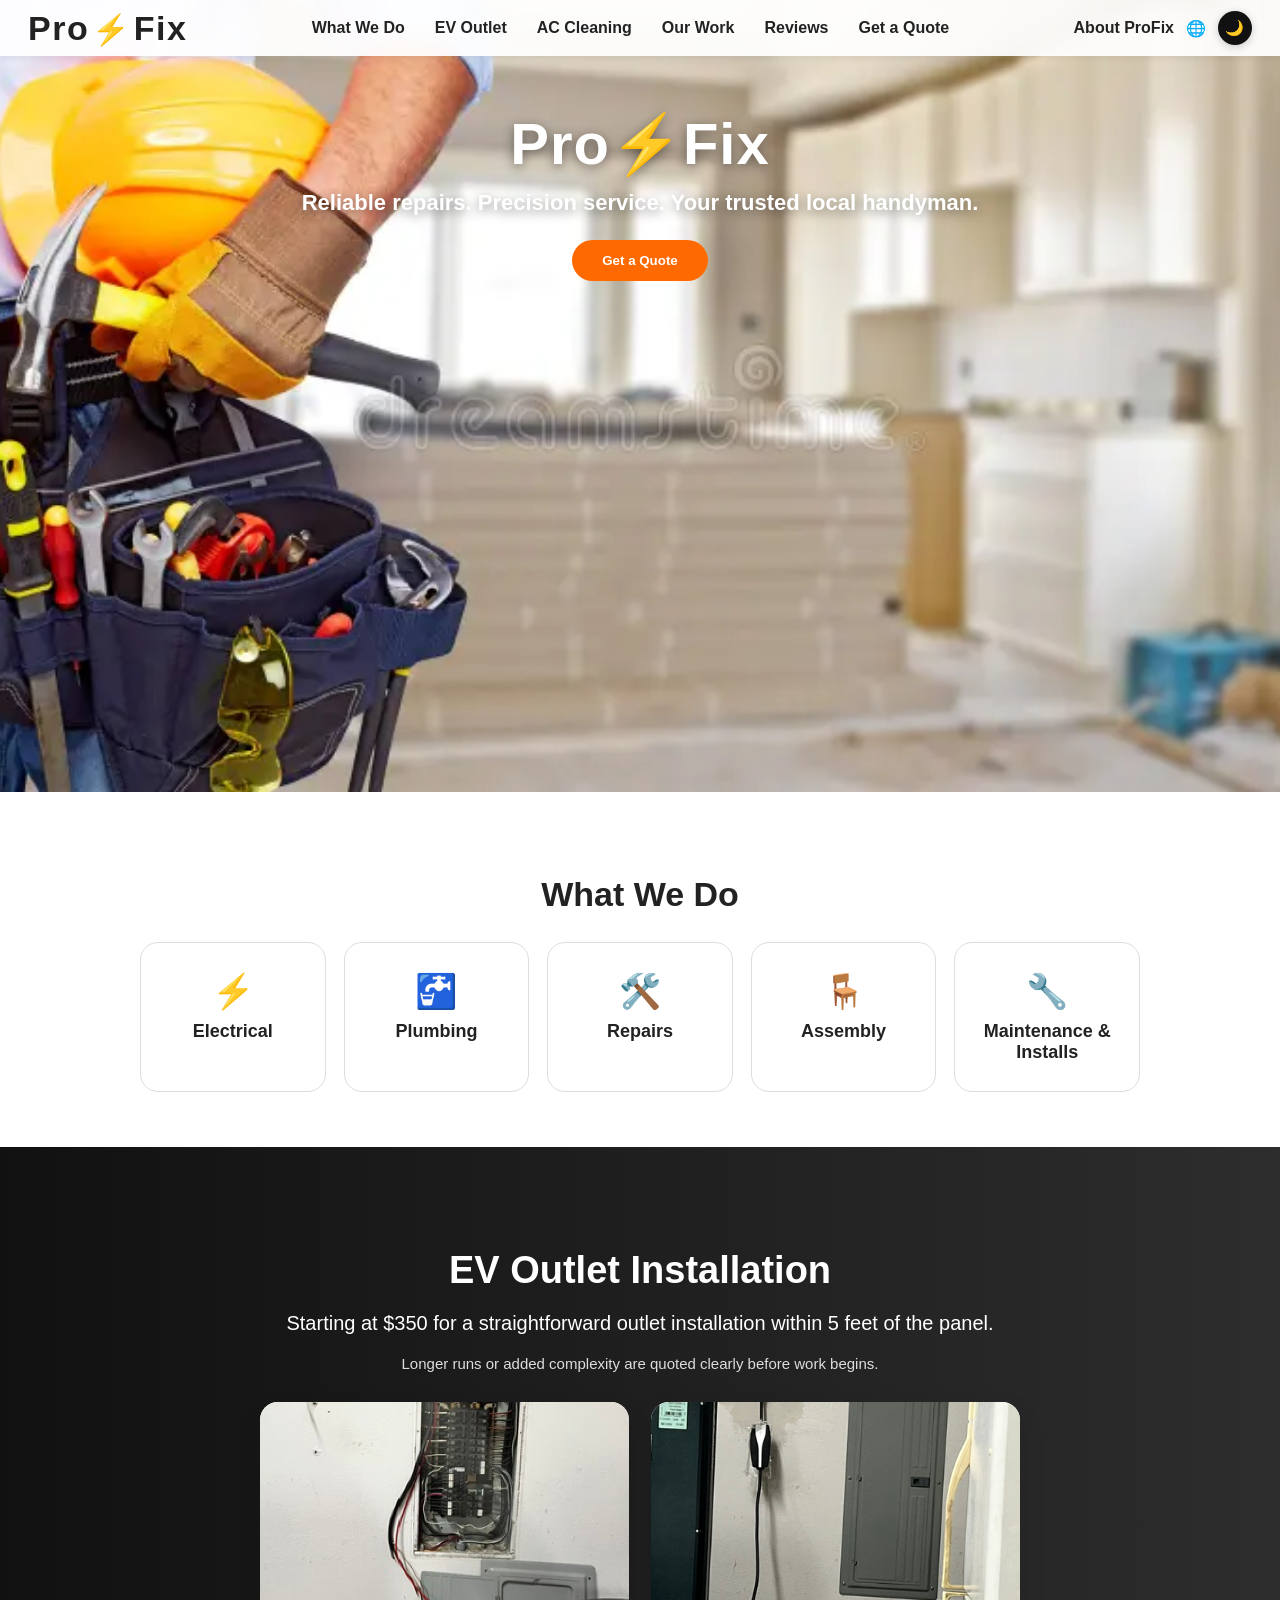
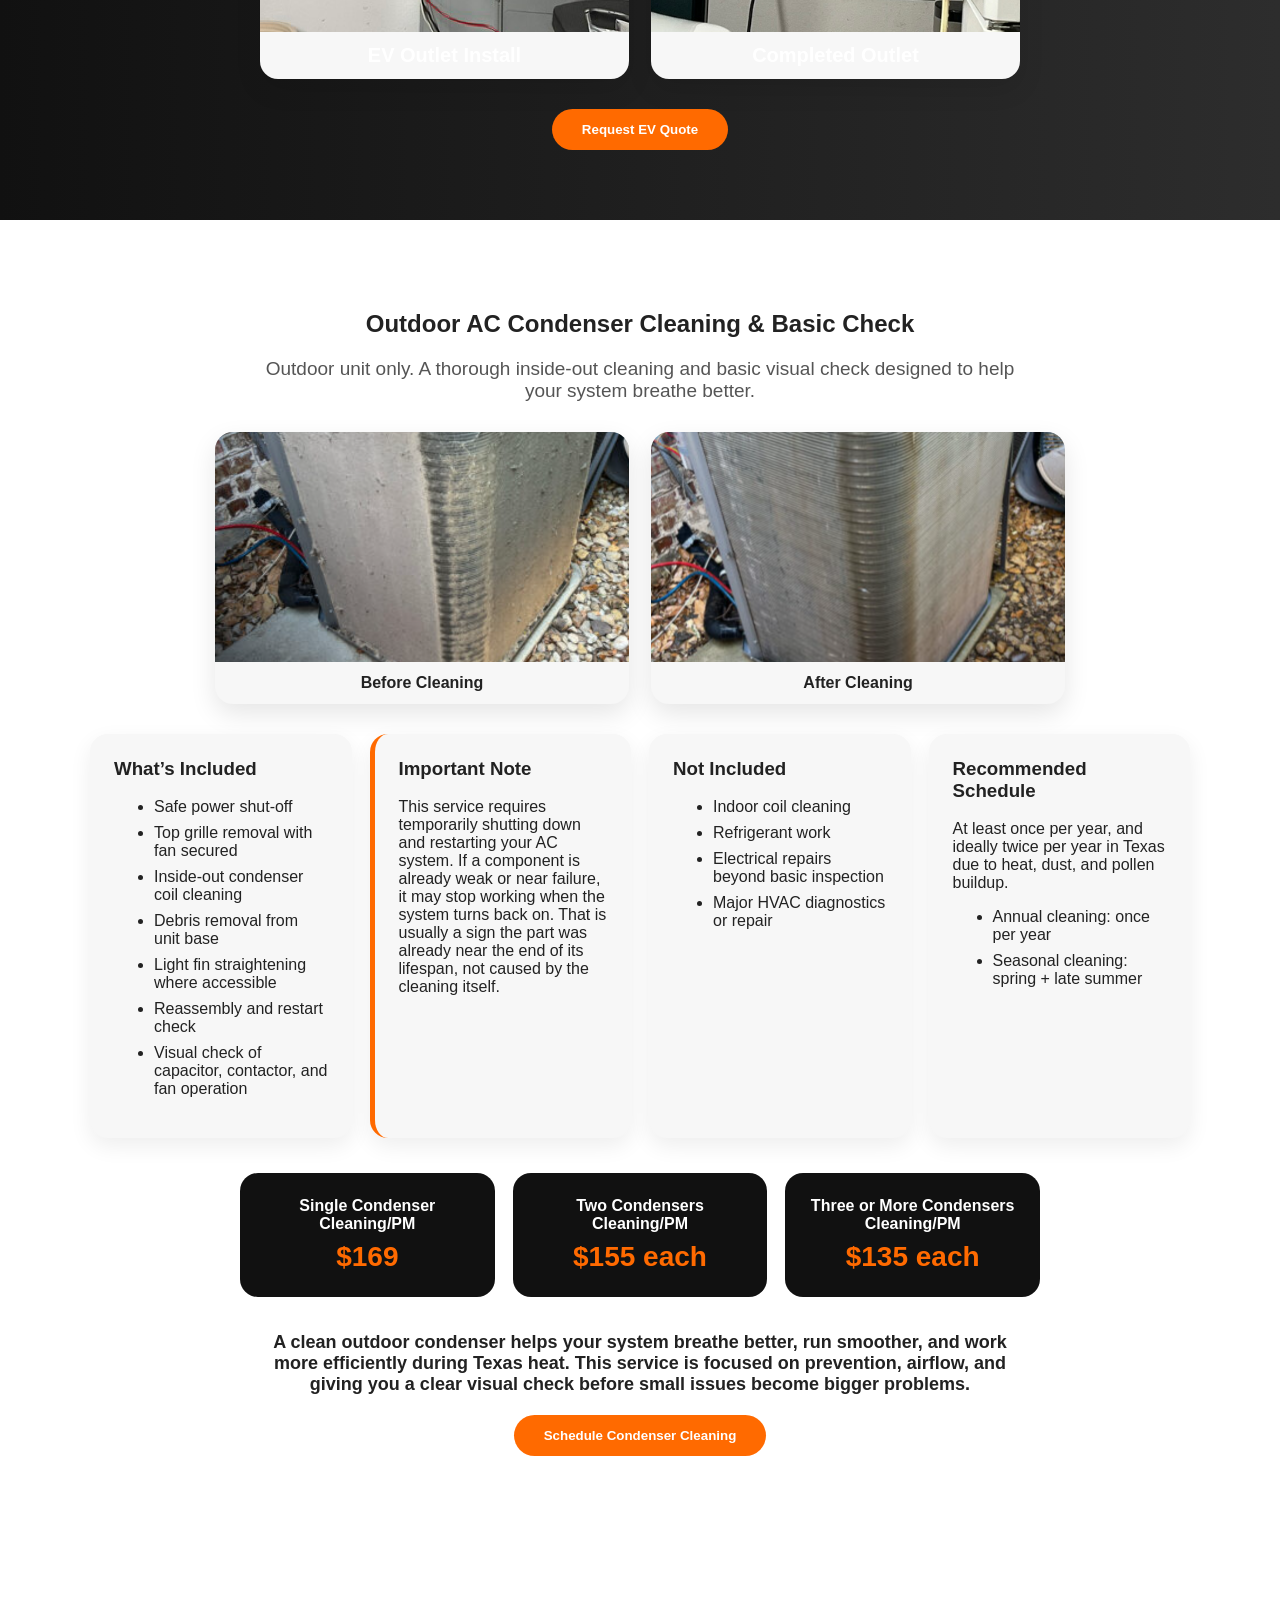
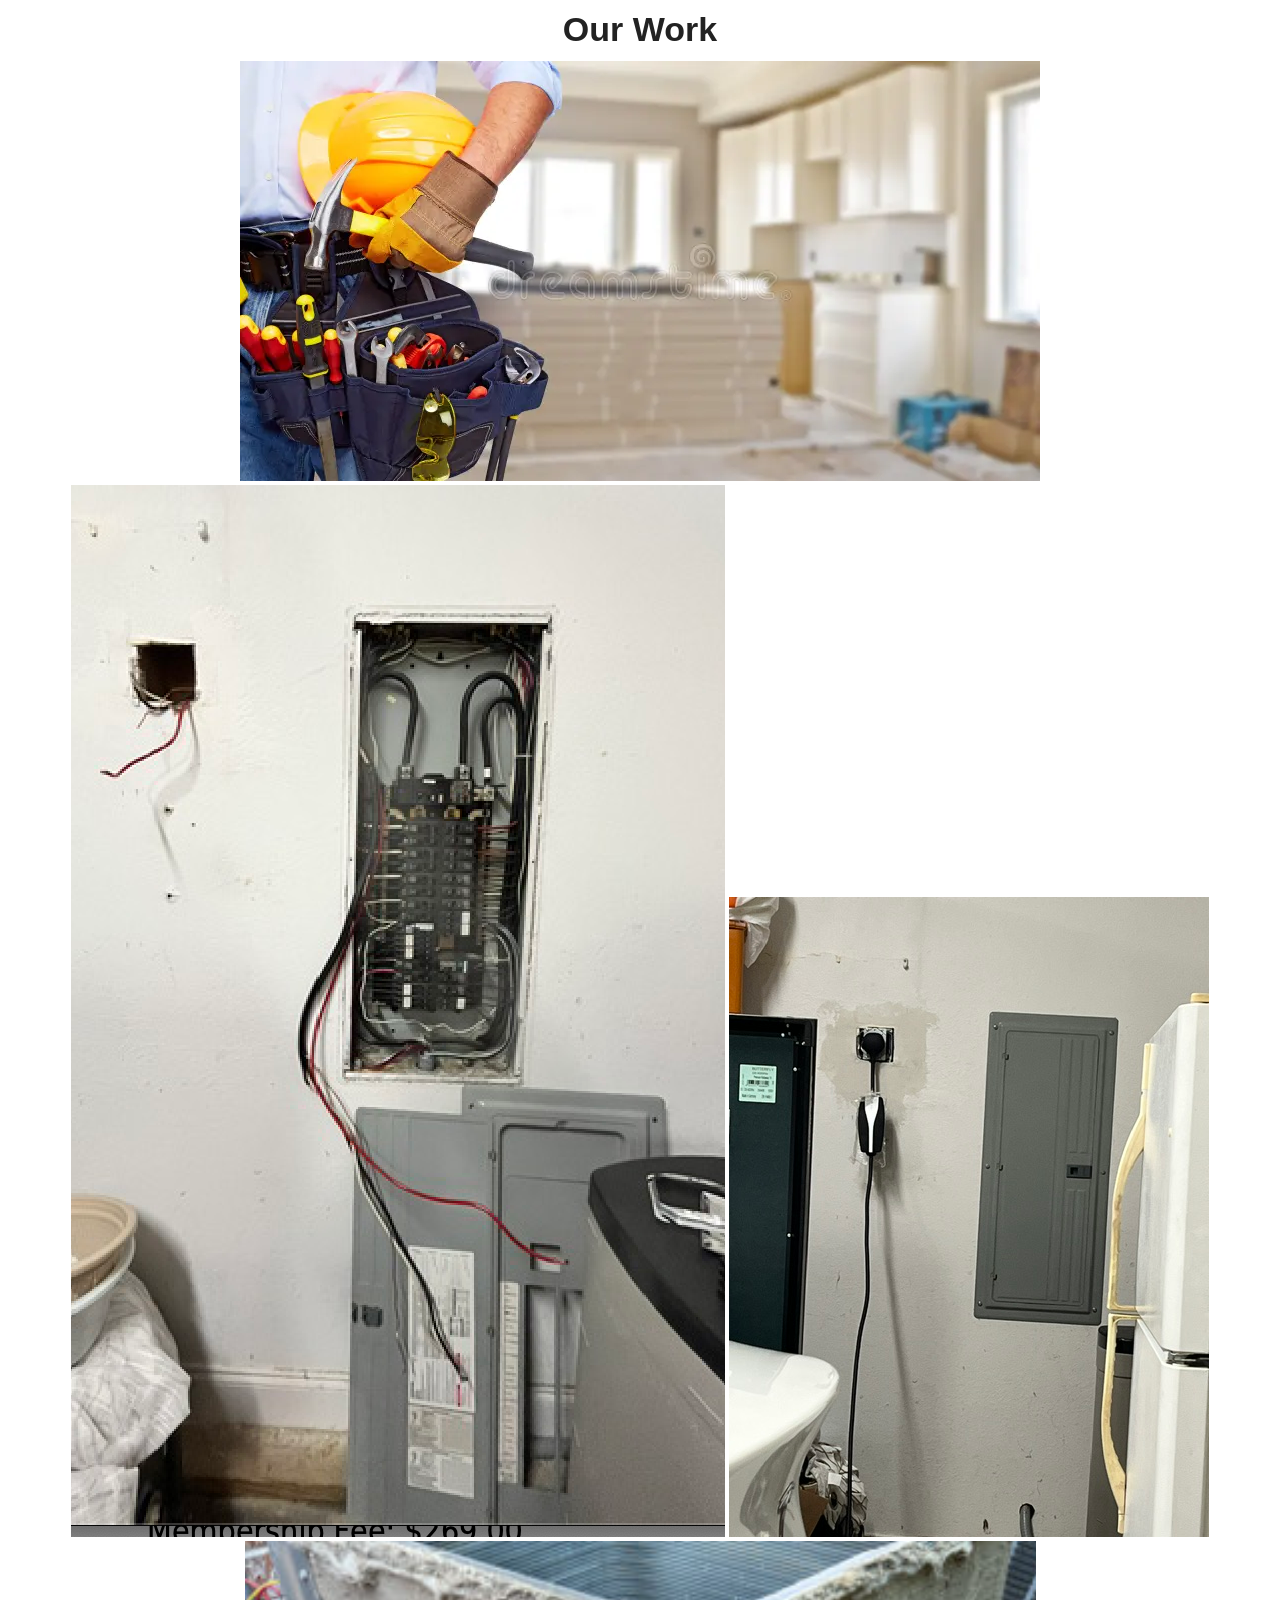
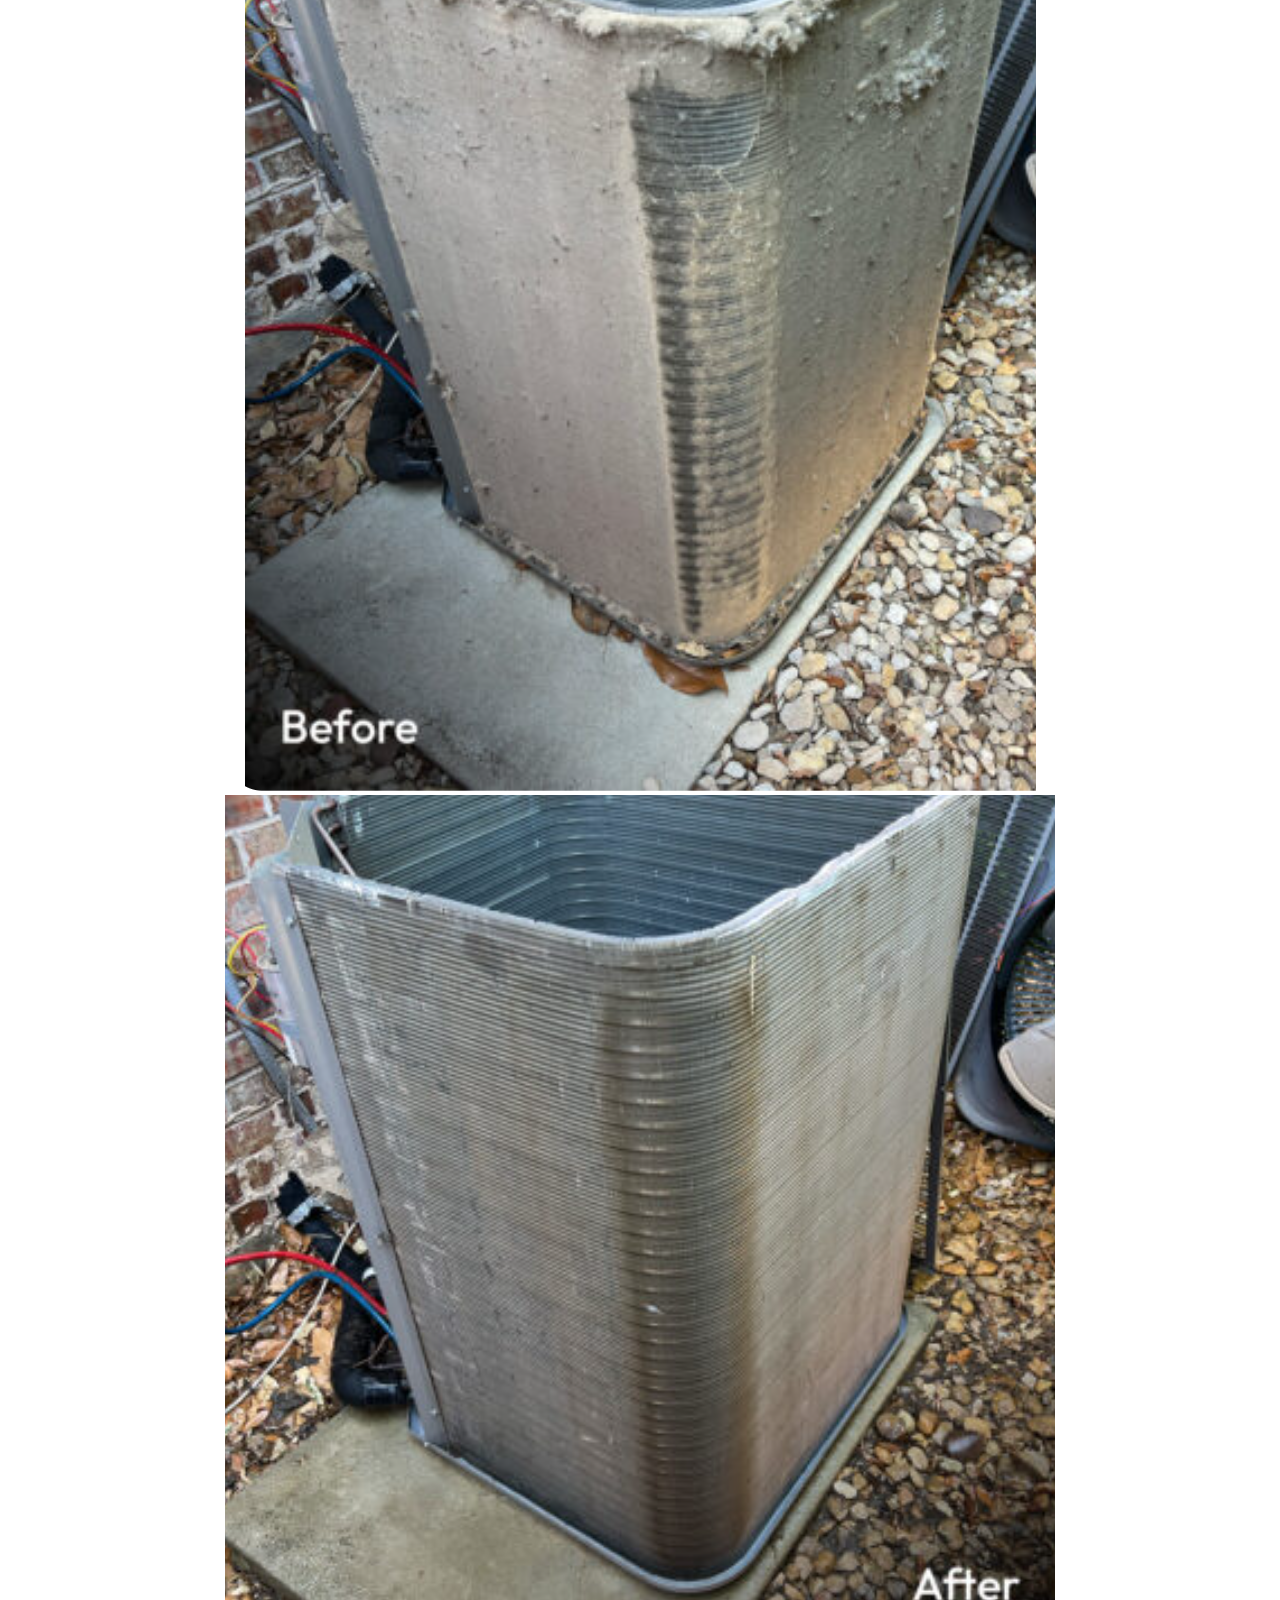
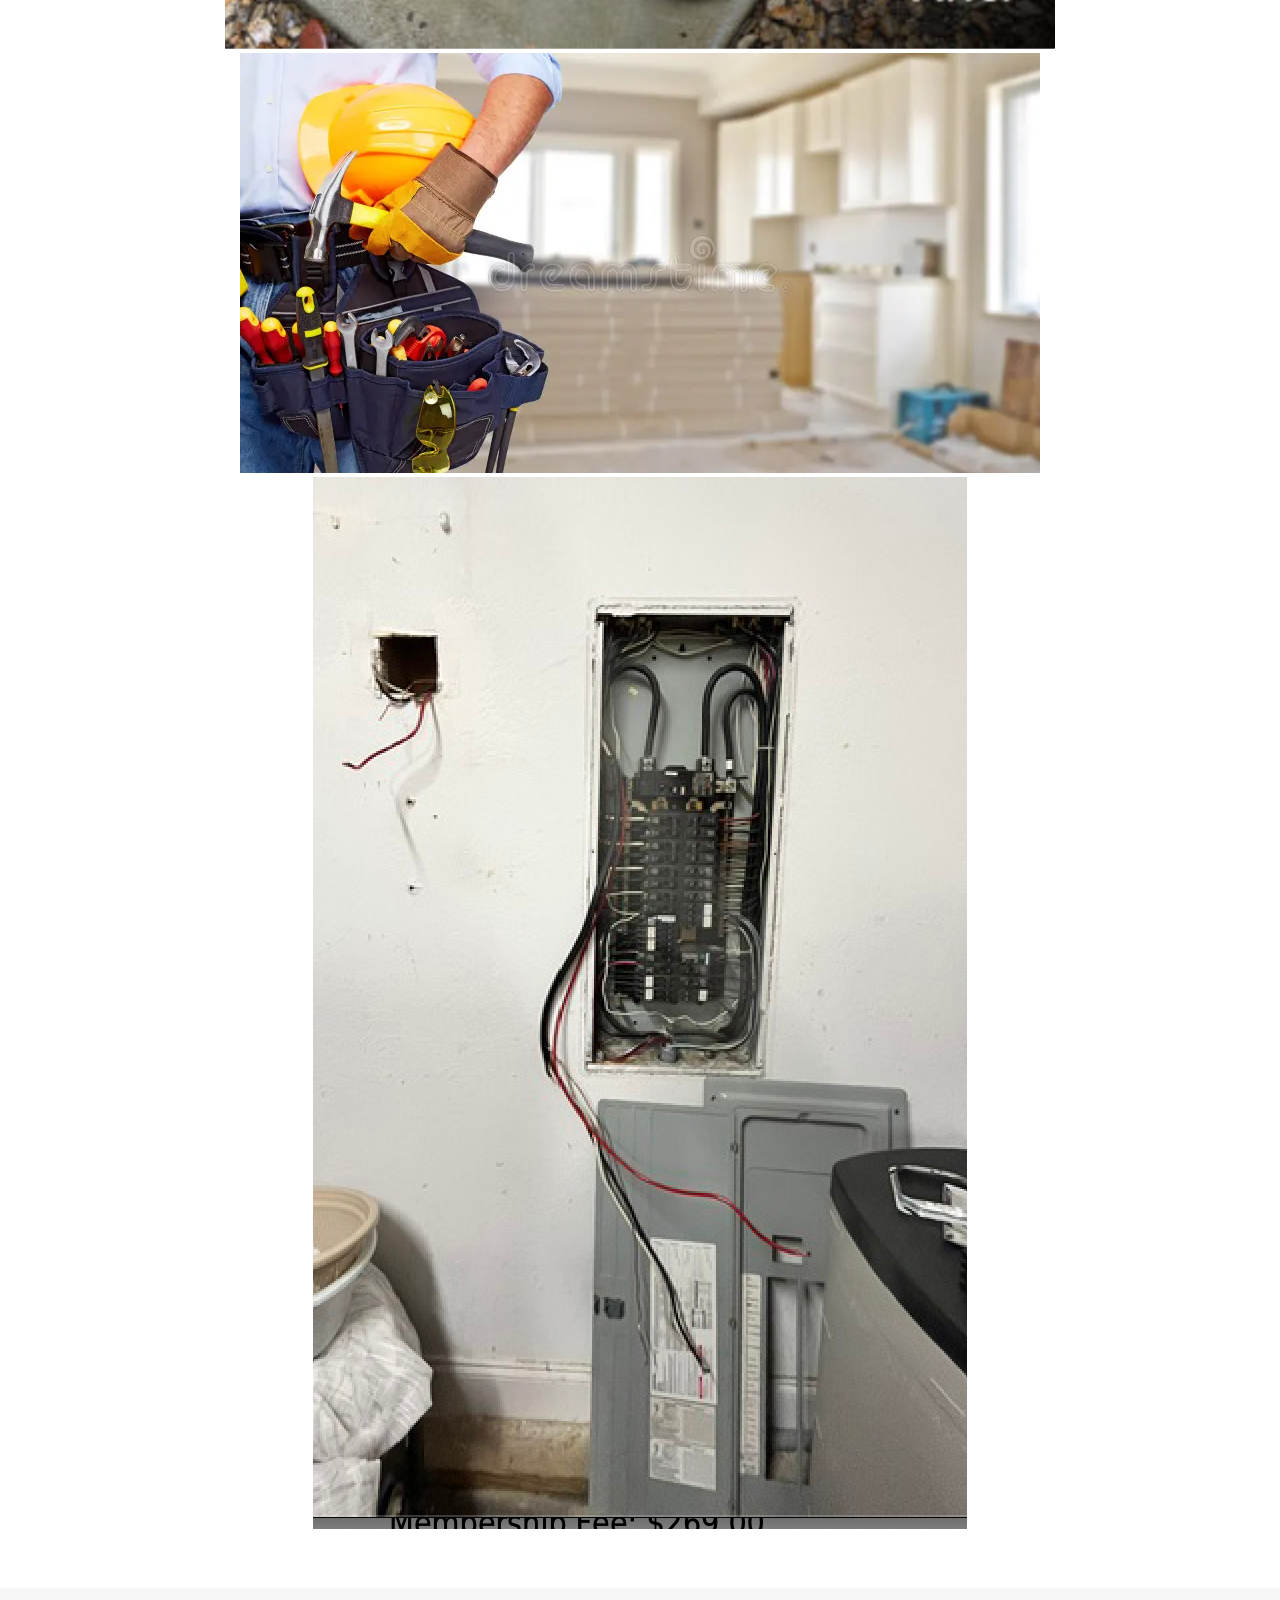
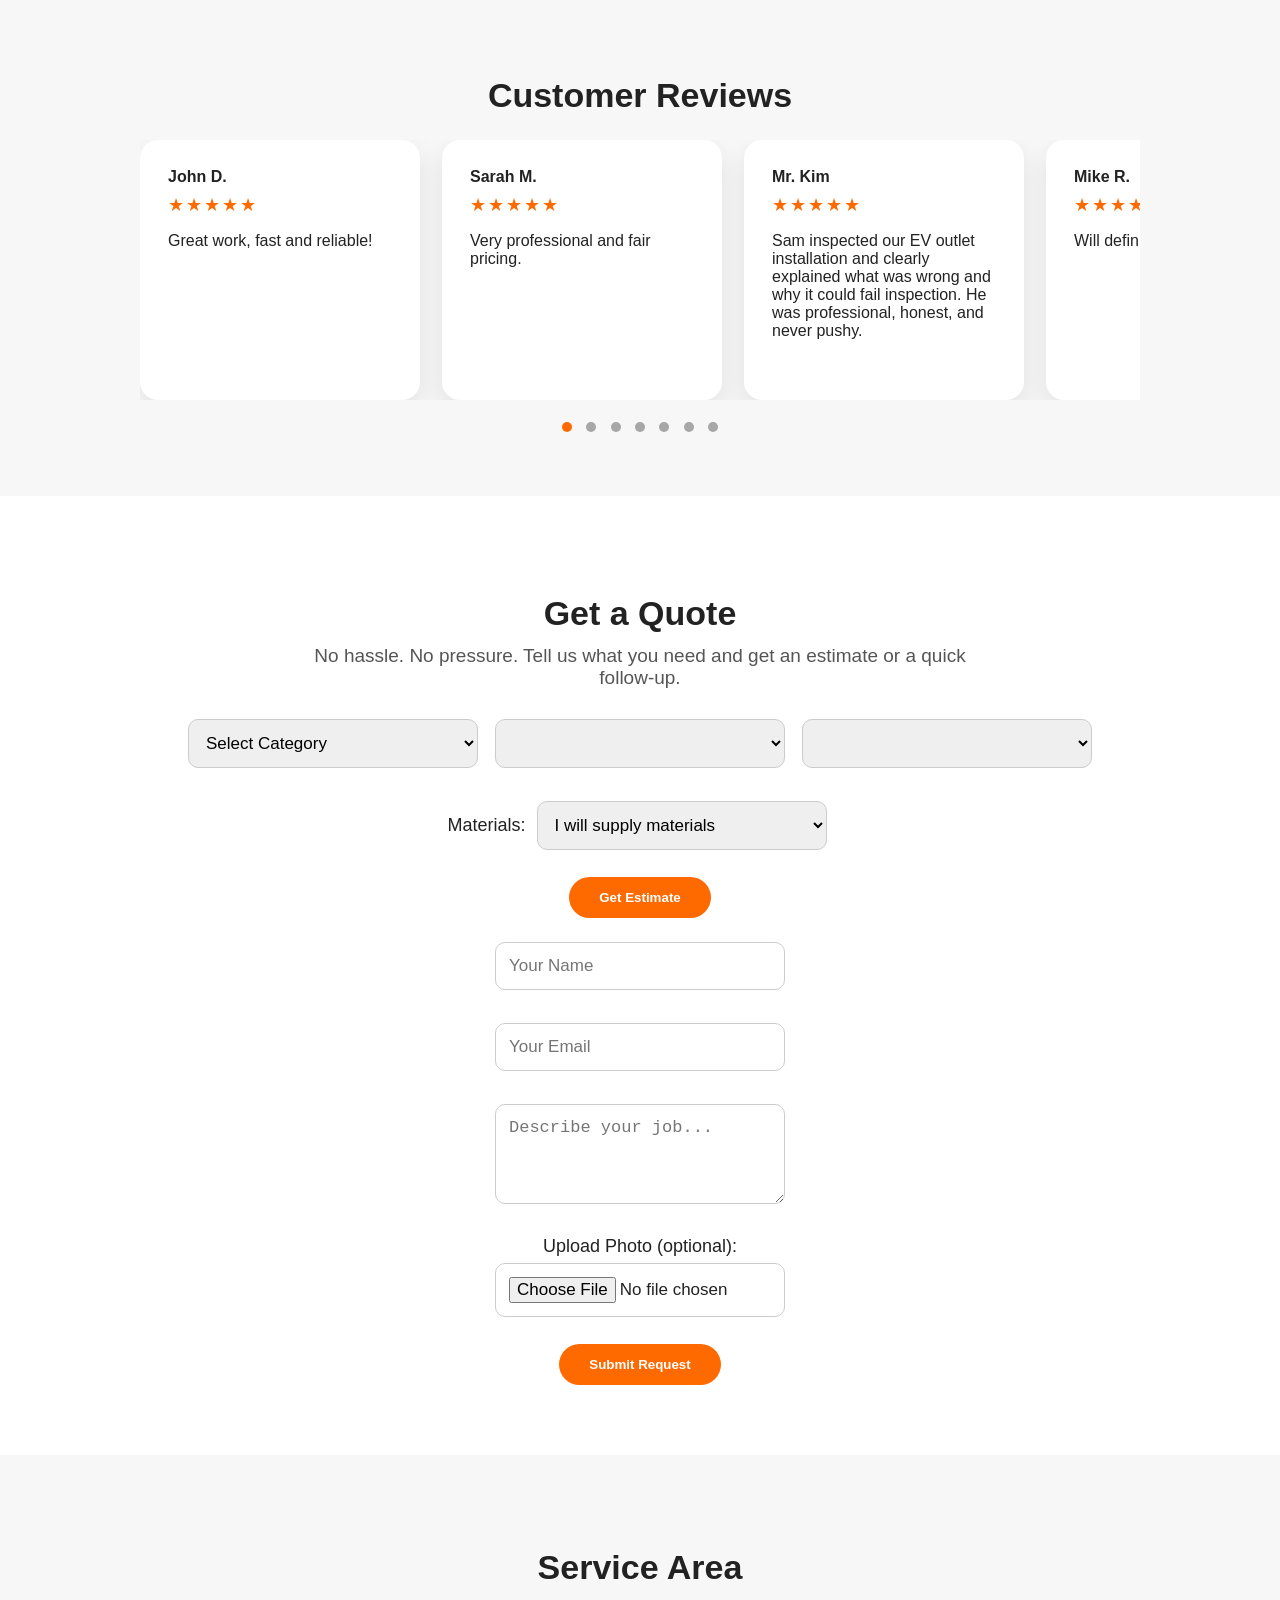
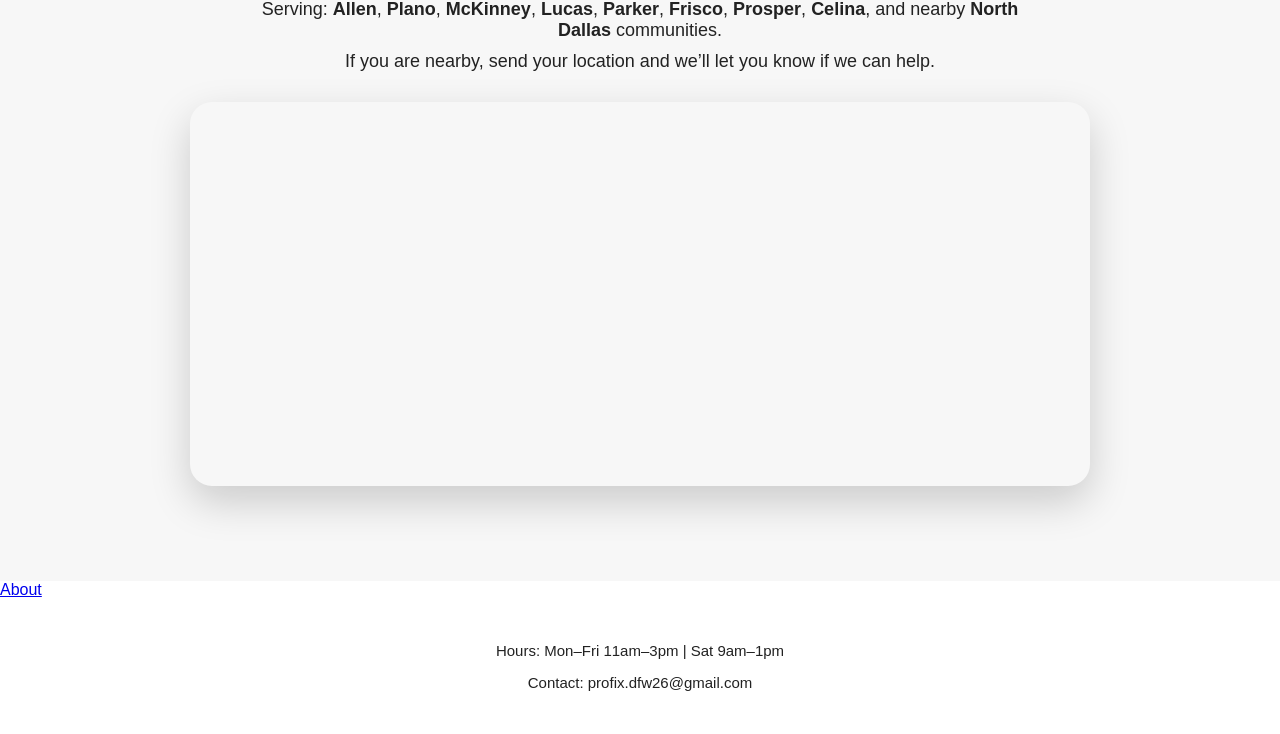
==== index.html @ 84c2053c "Update index.html - UI changes" ====
<!DOCTYPE html>
<html lang="en">
<head>
  <meta charset="UTF-8">
  <title>ProFix Handy Services</title>
  <link rel="stylesheet" href="styles.css">
</head>

<body>

  <button id="backToTop" onclick="scrollToTop()">↑</button>

  <!-- Company logo upper left - Mini logo -->
<header class="top-nav">
  <a class="brand" href="index.html">Pro<span class="brand-bolt">⚡</span>Fix</a>

  <nav>
    <a href="#services">What We Do</a>
    <a href="#ev">EV Outlet</a>
    <a href="#condenser">AC Cleaning</a>
    <a href="#gallery">Our Work</a>
    <a href="#reviews">Reviews</a>
    <a href="#quote">Get a Quote</a>
  </nav>

  <div class="nav-actions">
    <a href="about.html">About ProFix</a>
    <a href="#service-area" title="Service Area">🌐</a>
    <button id="darkToggle" onclick="toggleDarkMode()">🌙</button>
  </div>
</header>

<section class="hero">
  <div class="hero-content">
    <h1>Pro<span class="hero-bolt">⚡</span>Fix</h1>
    <p>Reliable repairs. Precision service. Your trusted local handyman.</p>
    <button onclick="scrollToQuote()">Get a Quote</button>
  </div>
</section>

<section class="services" id="services">
  <h2>What We Do</h2>

  <div class="service-grid">
    <div onclick="selectService('electrical')"><span>⚡</span>Electrical</div>
    <div onclick="selectService('plumbing')"><span>🚰</span>Plumbing</div>
    <div onclick="selectService('repairs')"><span>🛠️</span>Repairs</div>
    <div onclick="selectService('assembly')"><span>🪑</span>Assembly</div>
    <div onclick="selectService('installation')"><span>🔧</span>Maintenance & Installs</div>
  </div>
</section>

<section class="ev" id="ev">
  <div class="ev-content">
    <h2>EV Outlet Installation</h2>
    <p>Starting at $350 for a straightforward outlet installation within 5 feet of the panel.</p>
    <p class="fine-print">Longer runs or added complexity are quoted clearly before work begins.</p>

    <div class="before-after ev-gallery">
      <div>
        <img src="images/EV-outlet-install.png" alt="EV outlet installation in progress">
        <p>EV Outlet Install</p>
      </div>
    <div>
      <img src="images/EV-outlet-complete.jpg" alt="Completed EV outlet installation">
      <p>Completed Outlet</p>
    </div>
  </div>

<button onclick="selectService('electrical')">Request EV Quote</button>
  </div>
</section>

  <section class="condenser" id="condenser">
    <div class="condenser-content">
      <h2>Outdoor AC Condenser Cleaning & Basic Check</h2>
      <p class="section-subtitle">
        Outdoor unit only. A thorough inside-out cleaning and basic visual check designed to help your system breathe better.
      </p>

      <div class="before-after">
        <div>
          <img src="images/dirty-condenser.png" alt="Dirty outdoor AC condenser">
          <p>Before Cleaning</p>
        </div>
        <div>
          <img src="images/clean-condenser.png" alt="Clean outdoor AC condenser">
          <p>After Cleaning</p>
        </div>
      </div>

      <div class="info-grid">
        <div class="info-card">
          <h3>What’s Included</h3>
          <ul>
            <li>Safe power shut-off</li>
            <li>Top grille removal with fan secured</li>
            <li>Inside-out condenser coil cleaning</li>
            <li>Debris removal from unit base</li>
            <li>Light fin straightening where accessible</li>
            <li>Reassembly and restart check</li>
            <li>Visual check of capacitor, contactor, and fan operation</li>
          </ul>
        </div>

        <div class="info-card warning-card">
          <h3>Important Note</h3>
          <p>
            This service requires temporarily shutting down and restarting your AC system.
            If a component is already weak or near failure, it may stop working when the system turns back on.
            That is usually a sign the part was already near the end of its lifespan, not caused by the cleaning itself.
          </p>
        </div>

        <div class="info-card">
          <h3>Not Included</h3>
          <ul>
            <li>Indoor coil cleaning</li>
            <li>Refrigerant work</li>
            <li>Electrical repairs beyond basic inspection</li>
            <li>Major HVAC diagnostics or repair</li>
          </ul>
        </div>

        <div class="info-card">
          <h3>Recommended Schedule</h3>
          <p>
            At least once per year, and ideally twice per year in Texas due to heat, dust, and pollen buildup.
          </p>
          <ul>
            <li>Annual cleaning: once per year</li>
            <li>Seasonal cleaning: spring + late summer</li>
          </ul>
        </div>
      </div>

      <div class="pricing-row">
        <div><strong>Single Condenser Cleaning/PM</strong><span>$169</span></div>
        <div><strong>Two Condensers Cleaning/PM</strong><span>$155 each</span></div>
        <div><strong>Three or More Condensers Cleaning/PM</strong><span>$135 each</span></div>
      </div>

      <p class="value-line">
  A clean outdoor condenser helps your system breathe better, run smoother, and work more efficiently during Texas heat.
  This service is focused on prevention, airflow, and giving you a clear visual check before small issues become bigger problems.
</p>

      <button onclick="selectService('installation')">Schedule Condenser Cleaning</button>
    </div>
  </section>

  <section class="gallery" id="gallery">
    <h2>Our Work</h2>

    <div class="gallery-carousel">
      <div class="gallery-track">

        <img src="images/builder-handymann.webp" alt="Handyman work sample">
        <img src="images/EV-outlet-install.png" alt="EV outlet installation">
        <img src="images/EV-outlet-complete.jpg" alt="Completed EV outlet">
        <img src="images/dirty-condenser.png" alt="Dirty condenser">
        <img src="images/clean-condenser.png" alt="Clean condenser">

        <!-- duplicates for smooth loop -->
        <img src="images/builder-handymann.webp" alt="Handyman work sample">
        <img src="images/EV-outlet-install.png" alt="EV outlet installation">

      </div>
    </div>

    <div class="gallery-dots">
      <span class="active"></span>
      <span></span>
      <span></span>
      <span></span>
      <span></span>
    </div>
  </section>

  <section class="reviews" id="reviews">
    <h2>Customer Reviews</h2>

    <div class="review-carousel">
    <div class="review-track">

    <div class="review-card">
      <strong>John D.</strong>
      <div class="stars">★★★★★</div>
      <p>Great work, fast and reliable!</p>
    </div>

    <div class="review-card">
      <strong>Sarah M.</strong>
      <div class="stars">★★★★★</div>
      <p>Very professional and fair pricing.</p>
    </div>

    <div class="review-card">
      <strong>Mr. Kim</strong>
      <div class="stars">★★★★★</div>
      <p>Sam inspected our EV outlet installation and clearly explained what was wrong and why it could fail inspection. He was professional, honest, and never pushy.</p>
    </div>

    <div class="review-card">
      <strong>Mike R.</strong>
      <div class="stars">★★★★★</div>
      <p>Will definitely hire again.</p>
    </div>

    <!-- Duplicate reviews for smooth loop -->
    <div class="review-card">
      <strong>John D.</strong>
      <div class="stars">★★★★★</div>
      <p>Great work, fast and reliable!</p>
    </div>

    <div class="review-card">
      <strong>Sarah M.</strong>
      <div class="stars">★★★★★</div>
      <p>Very professional and fair pricing.</p>
    </div>

  </div>
</div>

  <!-- Review Dots -->
<div class="review-dots">
  <span class="active"></span>
  <span></span>
  <span></span>
  <span></span>
  <span></span>
  <span></span>
  <span></span>
</div>
</section>

<section class="quote" id="quote">
  <h2>Get a Quote</h2>
  <p class="quote-subtitle">No hassle. No pressure. Tell us what you need and get an estimate or a quick follow-up.</p>

  <select id="category">
    <option value="">Select Category</option>
    <option value="electrical">Electrical</option>
    <option value="plumbing">Plumbing</option>
    <option value="repairs">Repairs</option>
    <option value="assembly">Assembly</option>
    <option value="installation">Maintenance & Installs</option>
  </select>

  <select id="subcategory"></select>
  <select id="details"></select>

  <br><br>

  <label>
    Materials:
    <select id="materials">
      <option value="customer">I will supply materials</option>
      <option value="profix">ProFix supplies materials</option>
    </select>
  </label>

  <br><br>

  <button onclick="generateQuote()">Get Estimate</button>

  <p id="result"></p>

  <form action="https://formspree.io/f/mdabnabb" method="POST" enctype="multipart/form-data">
    <input type="text" name="name" placeholder="Your Name" required><br><br>
    <input type="email" name="email" placeholder="Your Email" required><br><br>
    <textarea name="message" placeholder="Describe your job..." required></textarea><br><br>

    <label>Upload Photo (optional):</label><br>
    <input type="file" name="attachment"><br><br>

    <button type="submit">Submit Request</button>
  </form>
</section>

  <!-- Service Area -->
<section class="service-area" id="service-area">
  <h2>Service Area</h2>
  <p>
  Serving: <strong>Allen</strong>, <strong>Plano</strong>, <strong>McKinney</strong>, 
  <strong>Lucas</strong>, <strong>Parker</strong>, <strong>Frisco</strong>, 
  <strong>Prosper</strong>, <strong>Celina</strong>, and nearby <strong>North Dallas</strong> communities.
</p>
  <p>
    If you are nearby, send your location and we’ll let you know if we can help.
  </p>

  <div class="live-map">
    <!-- Paste your Google My Maps iframe below this line -->
       <iframe src="https://www.google.com/maps/d/u/2/embed?mid=110jifPFFpCKD6cgVd4zJ5WaC_qT6JmA&ehbc=2E312F" width="640" height="480"></iframe>
    <!-- Paste your Google My Maps iframe above this line -->
  </div>
</section>
  
 <!-- About Me -->
  <a href="about.html">About</a>
  
<!-- Hours of operation -->
<footer>
  <p>Hours: Mon–Fri 11am–3pm | Sat 9am–1pm</p>
  <p>Contact: profix.dfw26@gmail.com</p>
</footer>

<script src="script.js"></script>
</body>
</html>
---- styles.css ----
* {
  box-sizing: border-box;
}

html {
  scroll-behavior: smooth;
}

body {
  margin: 0;
  font-family: Arial, Helvetica, sans-serif;
  color: #222;
  background: #fff;
}

/* TOP NAV */
.top-nav {
  position: fixed;
  top: 0;
  width: 100%;
  height: 56px;
  background: rgba(255,255,255,0.92);
  backdrop-filter: blur(10px);
  display: flex;
  align-items: center;
  justify-content: space-between;
  padding: 0 28px;
  z-index: 1000;
  box-shadow: 0 1px 8px rgba(0,0,0,0.08);
}

.brand {
  text-decoration: none;
  color: #111;
  font-size: 44px;
  font-weight: 900;
  letter-spacing: 1.5px;
  display: inline-block;
  line-height: 1;
}

.brand:hover {
  opacity: 0.85;
}

.top-nav nav {
  display: flex;
  gap: 30px;
}

.top-nav a {
  text-decoration: none;
  color: #222;
  font-weight: 800;
  font-size: 16px;
}

.nav-actions {
  display: flex;
  align-items: center;
  gap: 12px;
}

/* Lightning Strike */
.brand-bolt {
  color: #ff6a00;
  font-size: 30px;
  margin: 0 3px;
}

/* DARK BUTTON */
#darkToggle {
  background: #111;
  color: #ffcc66;
  border: none;
  font-size: 15px;
  cursor: pointer;
  width: 34px;
  height: 34px;
  padding: 0;
  border-radius: 50%;
  box-shadow: 0 2px 8px rgba(0,0,0,0.2);
}

/* ANIMATION */
section {
  opacity: 0;
  transform: translateY(35px);
  transition: opacity 0.9s ease, transform 0.9s ease;
}

section.show {
  opacity: 1;
  transform: translateY(0);
}

/* HERO */
.hero {
  height: 88vh;
  min-height: 560px;
  background: url("images/builder-handymann.webp") center/cover no-repeat;
  display: flex;
  align-items: flex-start;
  justify-content: center;
  text-align: center;
  padding-top: 110px;
}

.hero-content {
  color: white;
  text-shadow: 0 3px 12px rgba(0,0,0,0.45);
}

.hero-content h1 {
  font-size: 58px;
  margin: 0;
  letter-spacing: 1px;
}

.hero-content p {
  font-size: 22px;
  margin: 12px 0 24px;
  font-weight: 700;
}

button {
  padding: 13px 30px;
  background: #ff6a00;
  color: white;
  border: none;
  cursor: pointer;
  border-radius: 999px;
  font-weight: 800;
  transition: 0.25s ease;
}

button:hover {
  transform: translateY(-2px);
  box-shadow: 0 8px 22px rgba(0,0,0,0.18);
}

/* SERVICES */
.services {
  padding: 55px 20px;
  text-align: center;
}

.services h2,
.gallery h2,
.reviews h2,
.quote h2,
.service-area h2 {
  font-size: 34px;
  margin-bottom: 12px;
}

.service-grid {
  display: grid;
  grid-template-columns: repeat(auto-fit, minmax(165px, 1fr));
  gap: 18px;
  margin: 28px auto 0;
  max-width: 1000px;
}

.service-grid div {
  padding: 28px;
  border: 1px solid #ddd;
  background: #fff;
  border-radius: 18px;
  transition: 0.3s;
  font-size: 18px;
  font-weight: 800;
  cursor: pointer;
}

.service-grid div span {
  display: block;
  font-size: 34px;
  margin-bottom: 10px;
}

.service-grid div:hover {
  transform: translateY(-7px);
  box-shadow: 0 14px 34px rgba(0,0,0,0.14);
}

/* EV */
.ev {
  background: linear-gradient(to right, #111, #2d2d2d);
  color: white;
  padding: 70px 20px;
  text-align: center;
}

.ev-content {
  max-width: 760px;
  margin: auto;
}

.ev h2 {
  font-size: 38px;
  margin-bottom: 12px;
}

.ev p {
  font-size: 20px;
}

.fine-print {
  font-size: 15px !important;
  color: #ddd;
}

/* Condenser */
.condenser {
  padding: 70px 20px;
  background: #fff;
  text-align: center;
}

.condenser-content {
  max-width: 1100px;
  margin: auto;
}

.section-subtitle {
  max-width: 760px;
  margin: 0 auto 30px;
  font-size: 19px;
  color: #555;
}

.info-grid {
  display: grid;
  grid-template-columns: repeat(auto-fit, minmax(250px, 1fr));
  gap: 18px;
  margin-top: 30px;
}

.info-card {
  background: #f7f7f7;
  padding: 24px;
  border-radius: 18px;
  text-align: left;
  box-shadow: 0 8px 22px rgba(0,0,0,0.07);
}

.info-card h3 {
  margin-top: 0;
}

.info-card li {
  margin-bottom: 8px;
}

.warning-card {
  border-left: 5px solid #ff6a00;
}

.pricing-row {
  display: grid;
  grid-template-columns: repeat(auto-fit, minmax(180px, 1fr));
  gap: 18px;
  margin: 35px auto;
  max-width: 800px;
}

.pricing-row div {
  background: #111;
  color: white;
  padding: 24px;
  border-radius: 18px;
}

.pricing-row span {
  display: block;
  font-size: 28px;
  color: #ff6a00;
  margin-top: 8px;
  font-weight: 800;
}

.value-line {
  max-width: 780px;
  margin: 20px auto;
  font-size: 18px;
  font-weight: 600;
}

.dark .condenser {
  background: #111;
}

.dark .info-card {
  background: #222;
}

.dark .section-subtitle {
  color: #ddd;
}

/* GALLERY */
.gallery {
  padding: 55px 20px;
  text-align: center;
}

.gallery-grid {
  display: grid;
  grid-template-columns: repeat(auto-fit, minmax(240px, 1fr));
  gap: 18px;
  max-width: 1050px;
  margin: 28px auto 0;
}

.gallery-grid img {
  width: 100%;
  height: 210px;
  object-fit: cover;
  border-radius: 18px;
  box-shadow: 0 10px 26px rgba(0,0,0,0.12);
}


/* REVIEWS */
/* REVIEWS */
.reviews {
  padding: 60px 20px;
  background: #f7f7f7;
  text-align: center;
  overflow: hidden;
}

.review-carousel {
  max-width: 1000px;
  margin: 25px auto 0;
  overflow-x: auto;
  overflow-y: hidden;
  scroll-behavior: smooth;
  scrollbar-width: none;
}

.review-carousel::-webkit-scrollbar {
  display: none;
}

.review-track {
  display: flex;
  gap: 22px;
  width: max-content;
  animation: reviewLoop 35s linear infinite;
}

.review-track:hover {
  animation-play-state: paused;
}

.review-card {
  width: 280px;
  min-height: 260px;
  background: white;
  padding: 28px;
  border-radius: 18px;
  box-shadow: 0 10px 26px rgba(0,0,0,0.09);
  text-align: left;
  flex-shrink: 0;
  transition: 0.3s ease;
}

.review-card:hover {
  transform: scale(1.04);
  box-shadow: 0 16px 38px rgba(0,0,0,0.18);
}

@keyframes reviewLoop {
  from {
    transform: translateX(0);
  }
  to {
    transform: translateX(-50%);
  }
}

.stars {
  color: #ff6a00;
  font-size: 18px;
  margin: 8px 0;
  letter-spacing: 2px;
}

.review-dots {
  margin-top: 18px;
}

.review-dots span {
  display: inline-block;
  width: 10px;
  height: 10px;
  background: #111;
  border-radius: 50%;
  margin: 0 5px;
  opacity: 0.35;
}

.review-dots span.active {
  background: #ff6a00;
  opacity: 1;
}

/* QUOTE */
.quote {
  padding: 70px 20px;
  text-align: center;
  font-size: 18px;
}

.quote-subtitle {
  max-width: 680px;
  margin: 0 auto 24px;
  font-size: 19px;
  color: #555;
}

.quote select,
.quote input,
.quote textarea {
  font-size: 17px;
  padding: 13px;
  width: 290px;
  max-width: 92%;
  margin: 6px;
  border-radius: 10px;
  border: 1px solid #ccc;
}

.quote textarea {
  min-height: 100px;
}

/* SERVICE AREA */
.service-area {
  padding: 65px 20px;
  text-align: center;
  background: #f7f7f7;
}

.service-area p {
  font-size: 18px;
  max-width: 780px;
  margin: 10px auto;
}

.map-card {
  margin: 28px auto 0;
  max-width: 900px;
  display: flex;
  flex-wrap: wrap;
  justify-content: center;
  gap: 14px;
}

.map-card span {
  background: white;
  padding: 14px 20px;
  border-radius: 999px;
  box-shadow: 0 8px 20px rgba(0,0,0,0.08);
  font-weight: 700;
}

/* FOOTER */
footer {
  padding: 28px;
  text-align: center;
  font-size: 15px;
}

/* DARK MODE */
.dark {
  background: #111;
  color: #fff;
}

.dark .top-nav {
  background: rgba(20,20,20,0.92);
}

.dark .top-nav a,
.dark .brand {
  color: white;
}

.dark .service-grid div,
.dark .review-card,
.dark .map-card span {
  background: #222;
  border-color: #444;
}

.dark .reviews,
.dark .service-area {
  background: #181818;
}

.dark .quote-subtitle {
  color: #ddd;
}

.dark footer {
  background: #111;
  color: #fff;
}

.dark #darkToggle {
  background: white;
  color: #ff6a00;
}

/* MOBILE */
/* MOBILE */
@media (max-width: 760px) {
  .top-nav {
    height: 68px;
    padding: 0 14px;
  }

  .top-nav .brand {
  font-size: 26px !important;
  }

  .brand-bolt {
    font-size: 22px;
  }

  .top-nav nav {
    display: none;
  }

  .nav-actions a {
    display: none;
  }

  #darkToggle {
    font-size: 16px;
    padding: 6px 9px;
  }

  .hero {
    height: 58vh;
    min-height: 390px;
    padding-top: 90px;
    background-position: left center;
  }

  .hero-content h1 {
    font-size: 38px;
  }

  .hero-content p {
    font-size: 17px;
    max-width: 340px;
    padding: 0 16px;
    margin-left: auto;
    margin-right: auto;
  }

  button {
    padding: 12px 22px;
  }

  .services,
  .ev,
  .condenser,
  .gallery,
  .reviews,
  .quote,
  .service-area,
  .about {
    padding: 45px 16px;
  }

  .services h2,
  .gallery h2,
  .reviews h2,
  .quote h2,
  .service-area h2,
  .condenser h2,
  .ev h2 {
    font-size: 28px;
  }

  .service-grid,
  .info-grid,
  .pricing-row,
  .gallery-grid,
  .before-after {
    grid-template-columns: 1fr;
  }

  .review-card {
    min-width: 85%;
  }

  .quote select,
  .quote input,
  .quote textarea {
    width: 100%;
    font-size: 16px;
  }

  .live-map iframe {
    height: 320px;
  }

  #backToTop {
    right: 16px;
    bottom: 16px;
  }
}

/* Live Map */
.live-map {
  max-width: 900px;
  margin: 30px auto;
  border-radius: 22px;
  overflow: hidden;
  box-shadow: 0 16px 40px rgba(0,0,0,0.18);
}

.live-map iframe {
  width: 100%;
  height: 380px;
  border: 0;
}

.before-after {
  display: grid;
  grid-template-columns: repeat(auto-fit, minmax(260px, 1fr));
  gap: 22px;
  max-width: 850px;
  margin: 30px auto;
}

.before-after div {
  background: #f7f7f7;
  border-radius: 18px;
  overflow: hidden;
  box-shadow: 0 10px 26px rgba(0,0,0,0.1);
}

.before-after img {
  width: 100%;
  height: 230px;
  object-fit: cover;
  display: block;
}

.before-after p {
  font-weight: 800;
  padding: 12px;
  margin: 0;
}

.dark .before-after div {
  background: #222;
}

.about {
  padding: 70px 20px;
  background: white;
}

.about-content {
  max-width: 1050px;
  margin: auto;
  display: grid;
  grid-template-columns: 1.4fr 0.8fr;
  gap: 35px;
  align-items: center;
}

.about-content h2 {
  font-size: 34px;
}

.about-content p {
  font-size: 18px;
  line-height: 1.6;
}

.about-content img {
  width: 100%;
  border-radius: 22px;
  box-shadow: 0 14px 35px rgba(0,0,0,0.14);
}

.dark .about {
  background: #111;
}

@media (max-width: 760px) {
  .about-content {
    grid-template-columns: 1fr;
  }
}

#backToTop {
  display: none;
  position: fixed;
  left: 50%;
  bottom: 22px;
  transform: translateX(-50%);
  z-index: 1000;
  padding: 12px 16px;
  border-radius: 50%;
  background: #ff6a00;
  color: white;
  font-size: 20px;
  box-shadow: 0 8px 22px rgba(0,0,0,0.25);
}

.top-nav .brand {
  font-size: 34px !important;
  font-weight: 900 !important;
  letter-spacing: 1.5px;
}

.top-nav .brand .brand-bolt {
  font-size: 30px !important;
  color: #ff6a00;
}
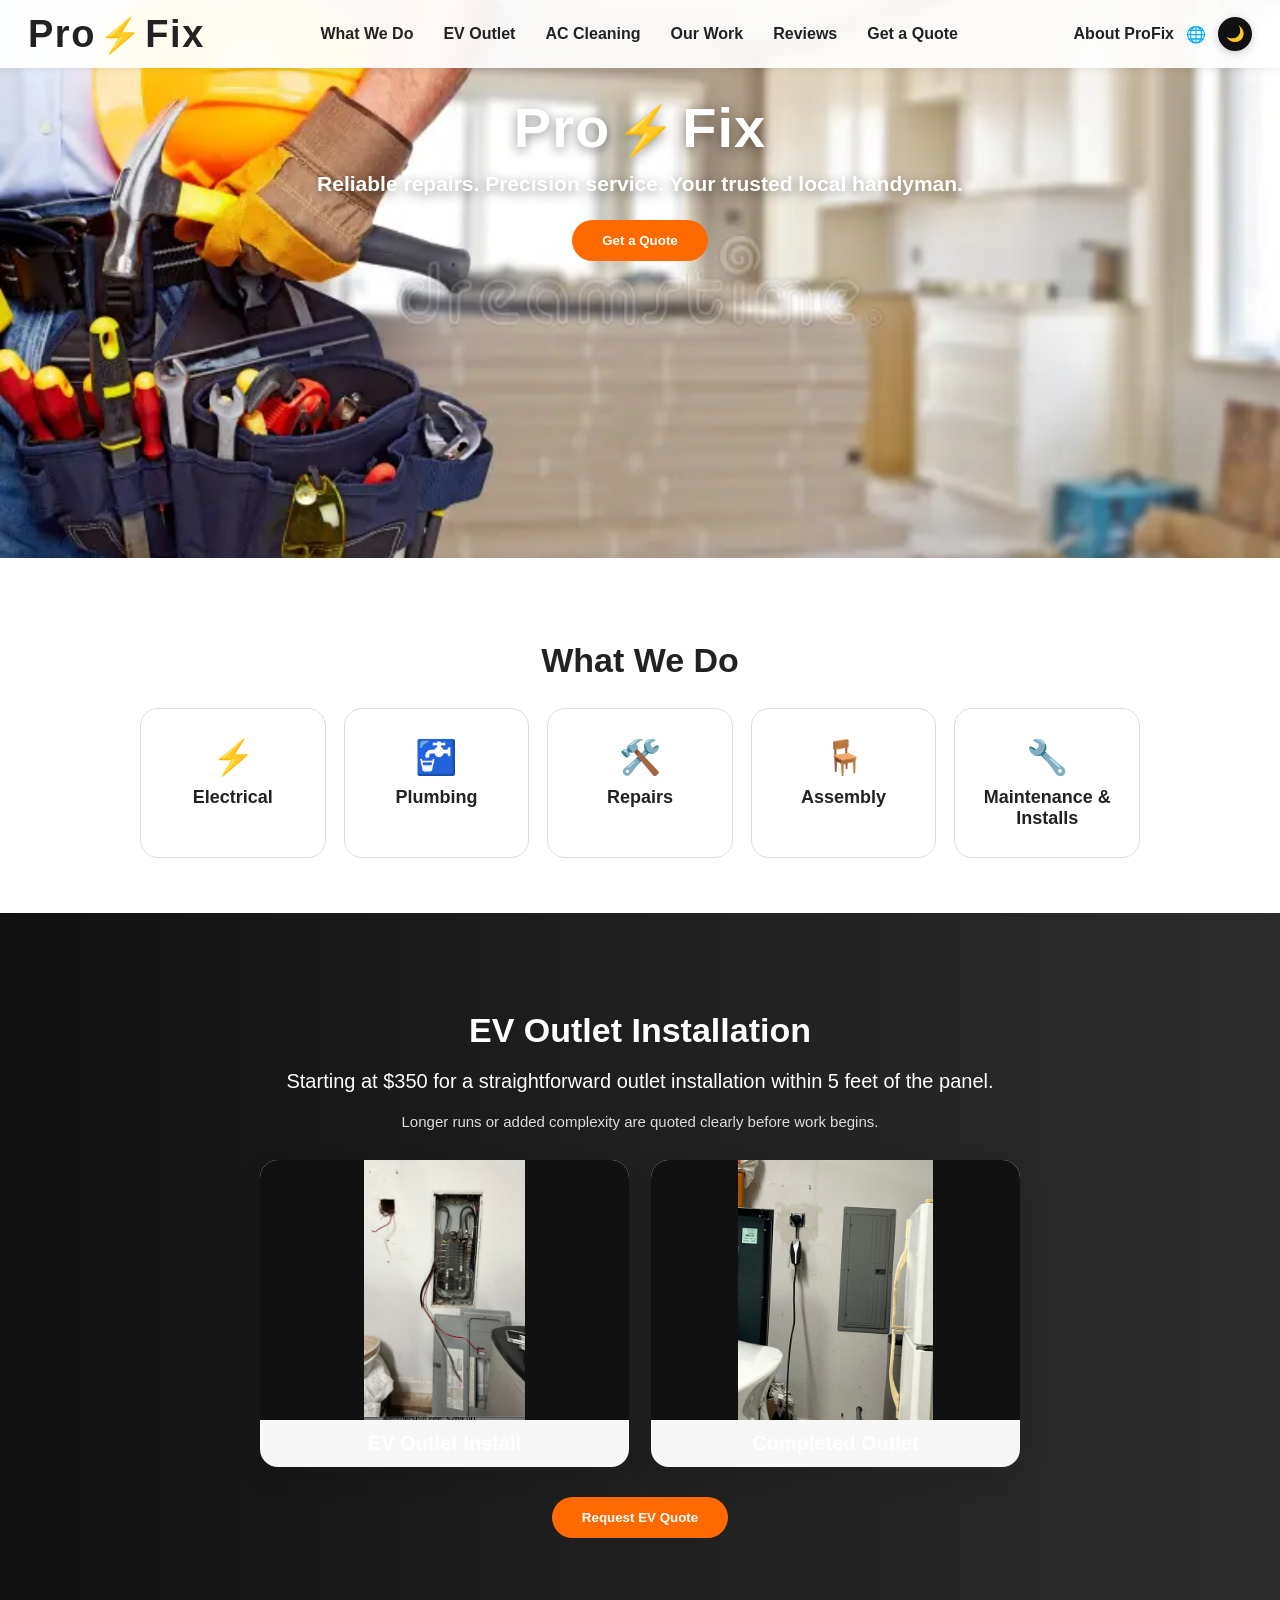
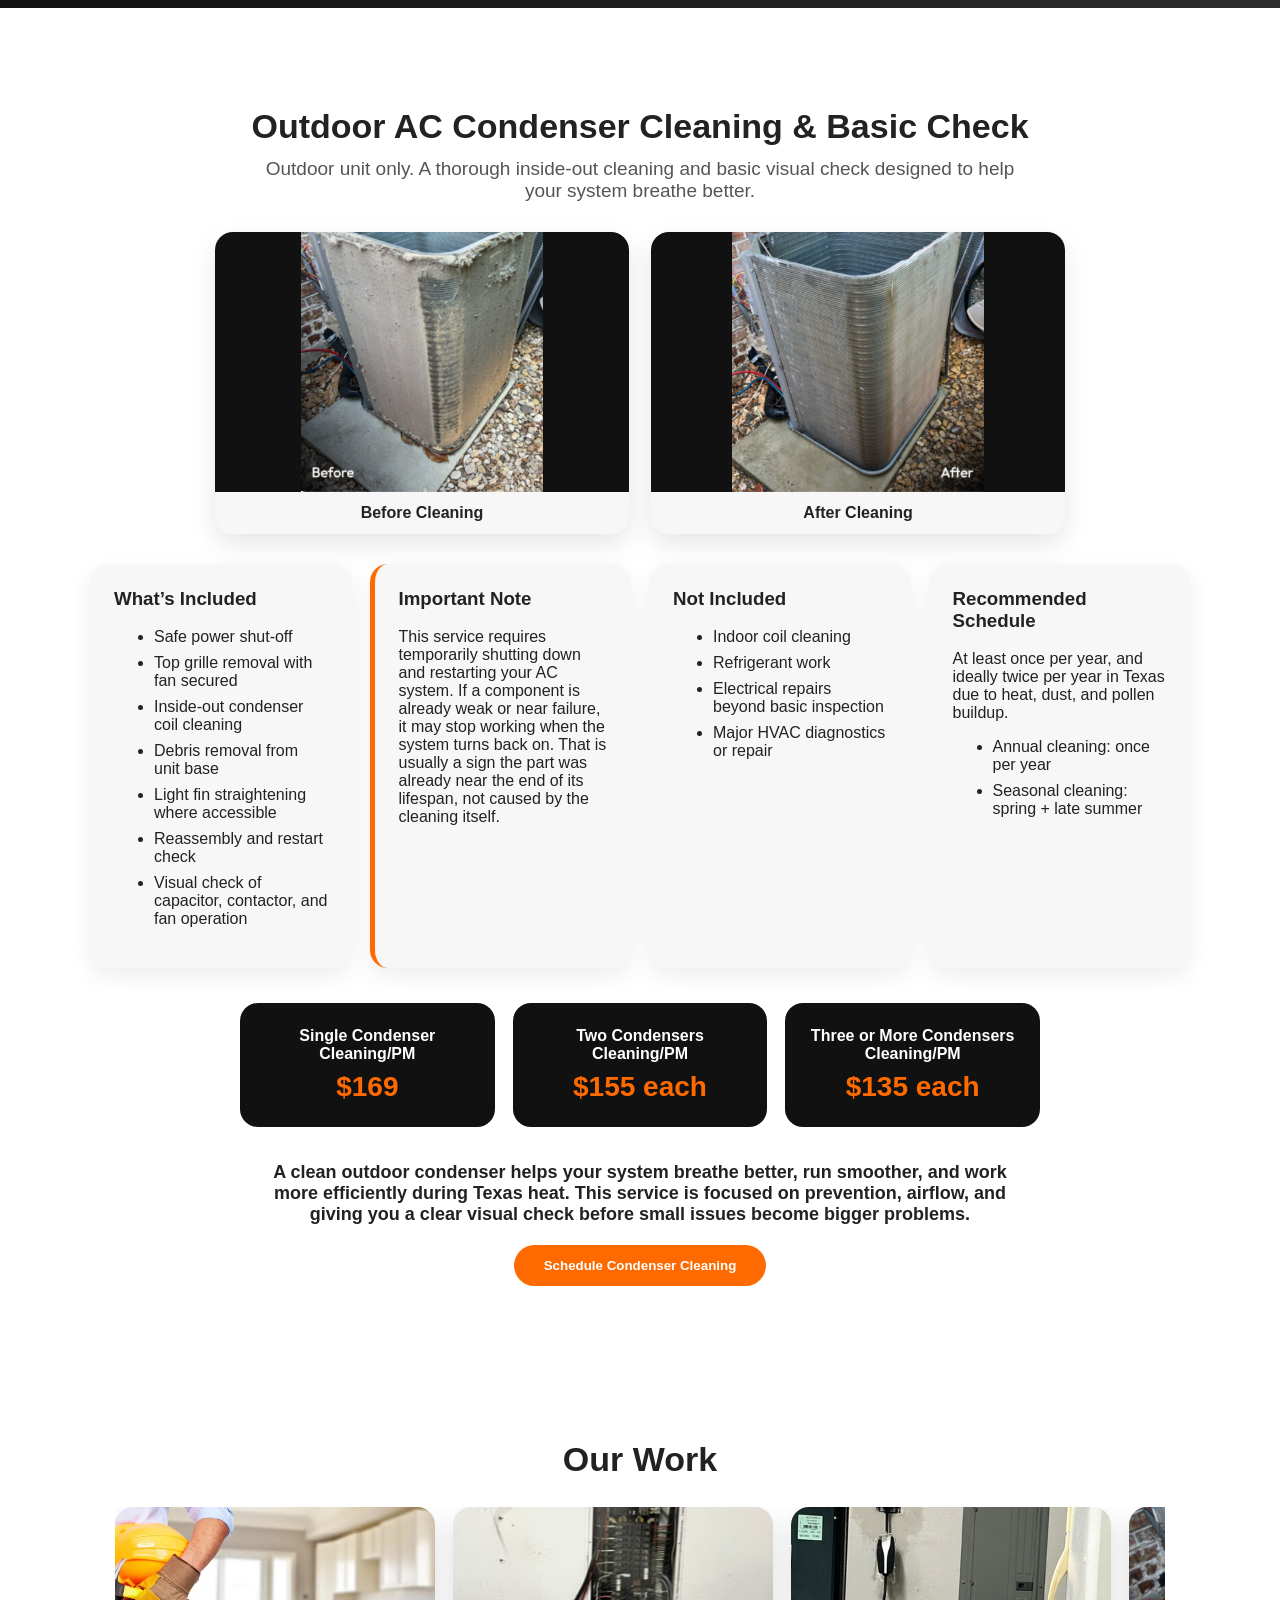
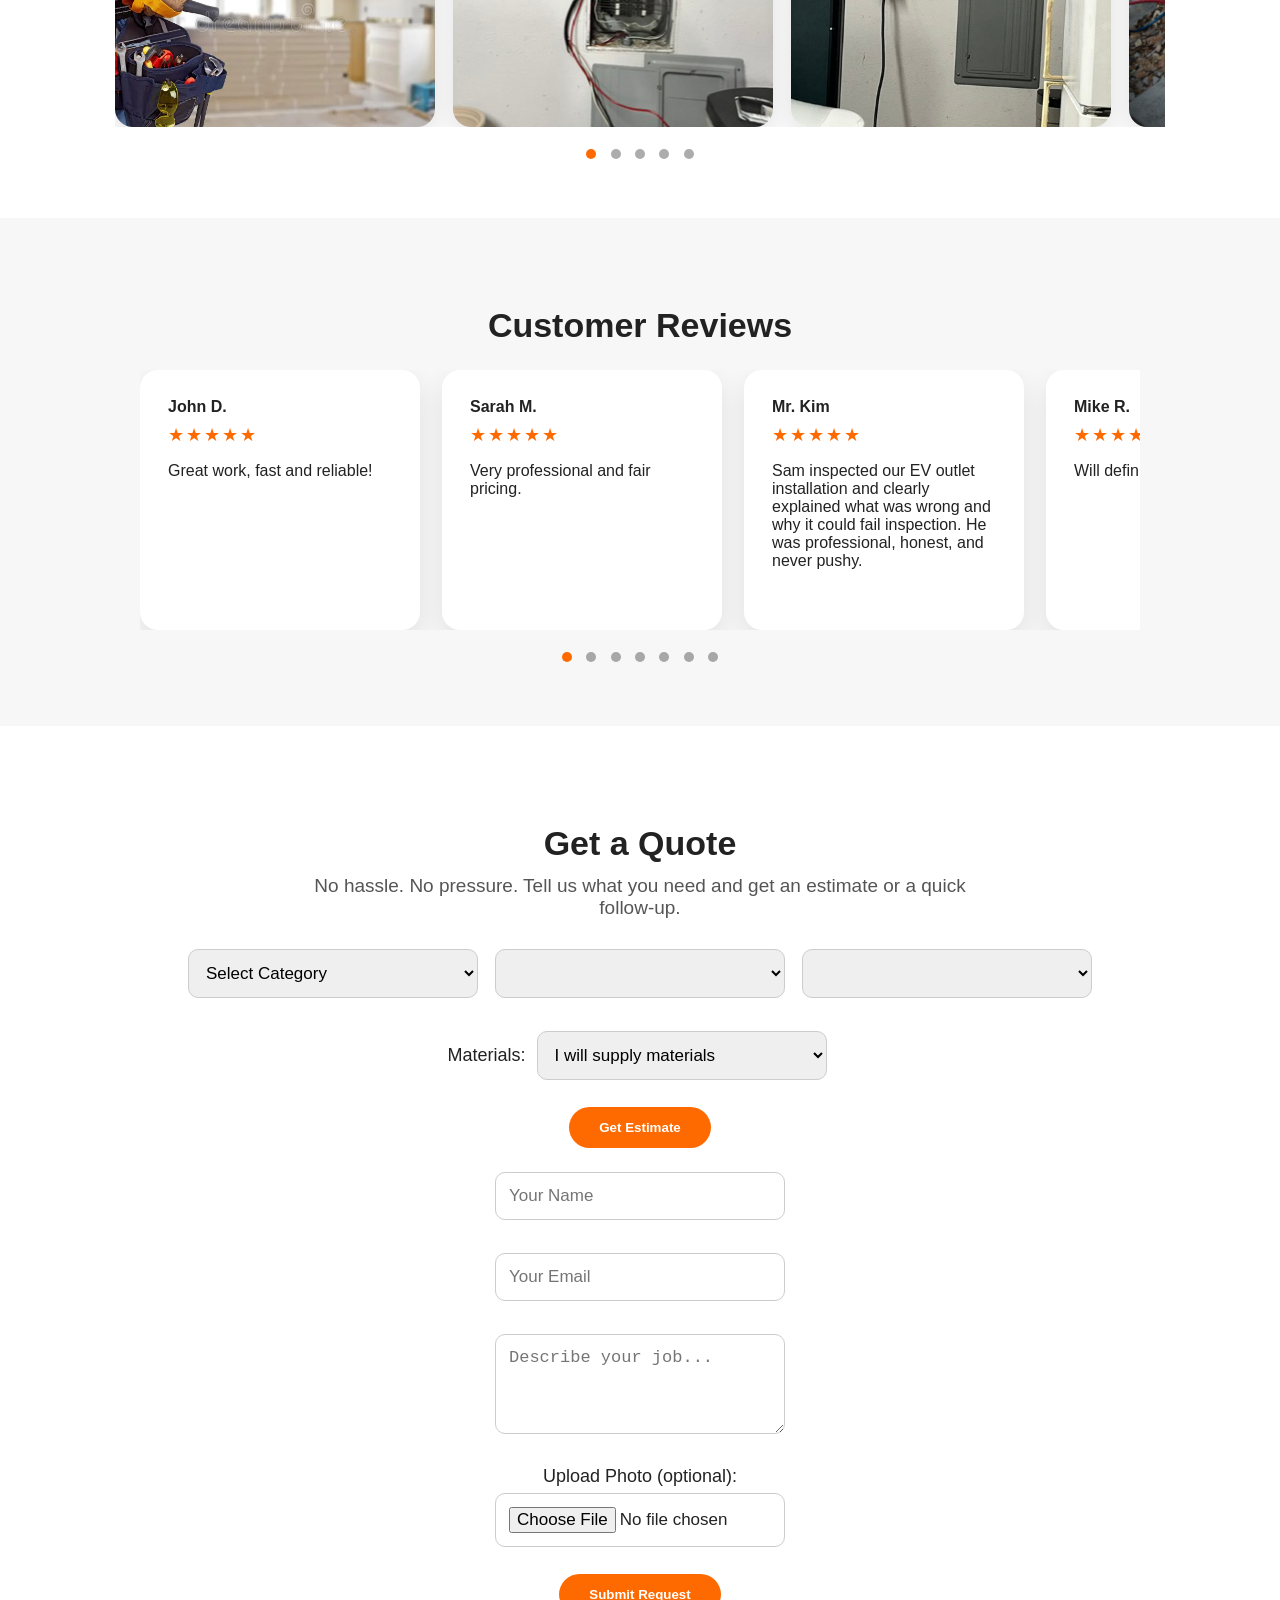
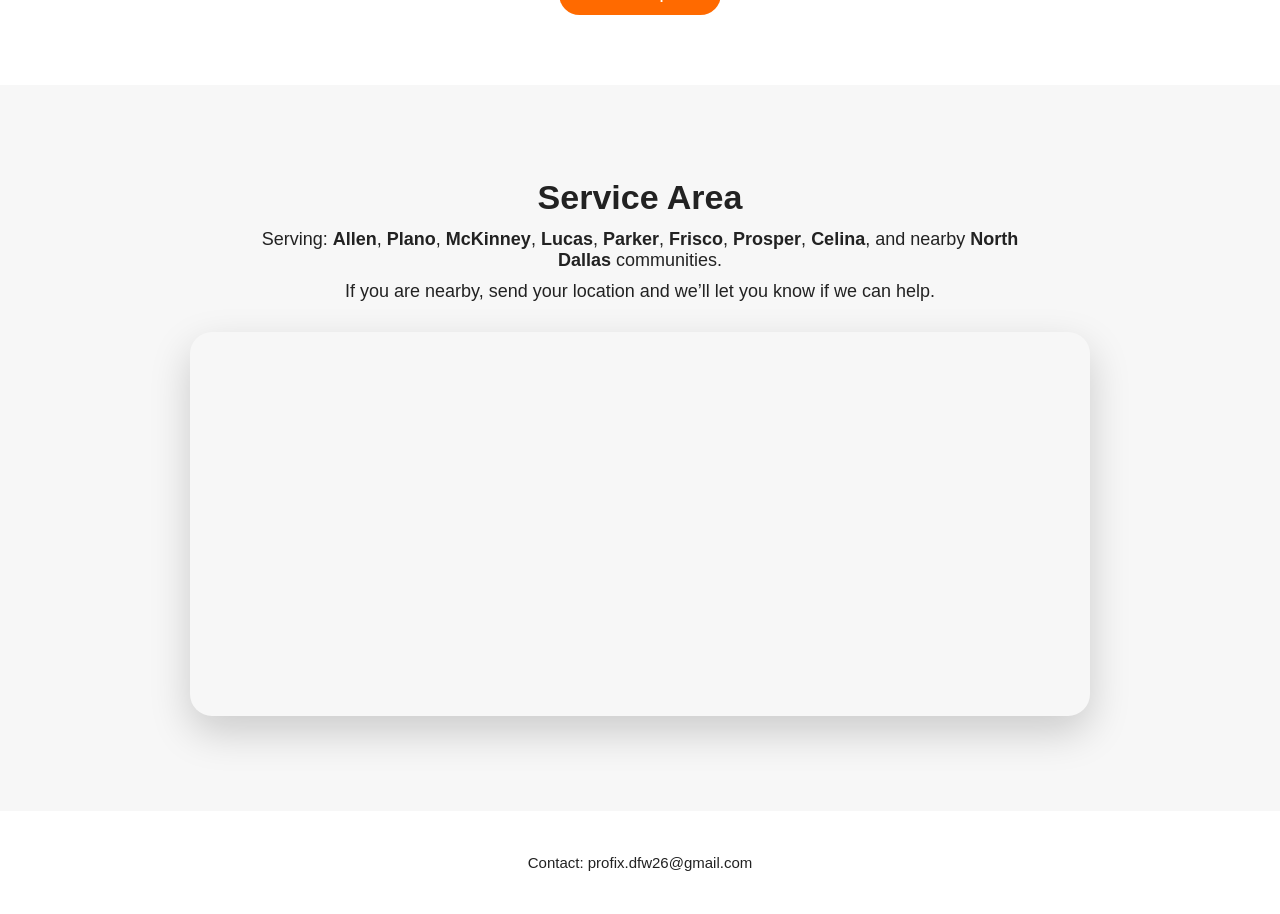
==== commit a472e5f8: "Update index.html" ====
--- a/index.html
+++ b/index.html
@@ -297,13 +297,10 @@
     <!-- Paste your Google My Maps iframe above this line -->
   </div>
 </section>
+
   
- <!-- About Me -->
-  <a href="about.html">About</a>
-  
-<!-- Hours of operation -->
+<!-- Contact info footer -->
 <footer>
-  <p>Hours: Mon–Fri 11am–3pm | Sat 9am–1pm</p>
   <p>Contact: profix.dfw26@gmail.com</p>
 </footer>
 
--- a/styles.css
+++ b/styles.css
@@ -1,3 +1,4 @@
+/* RESET / GLOBAL */
 * {
   box-sizing: border-box;
 }
@@ -18,7 +19,7 @@
   position: fixed;
   top: 0;
   width: 100%;
-  height: 56px;
+  height: 68px;
   background: rgba(255,255,255,0.92);
   backdrop-filter: blur(10px);
   display: flex;
@@ -32,15 +33,23 @@
 .brand {
   text-decoration: none;
   color: #111;
-  font-size: 44px;
+  font-size: 34px;
   font-weight: 900;
   letter-spacing: 1.5px;
   display: inline-block;
   line-height: 1;
+  transition: 0.25s ease;
 }
 
 .brand:hover {
-  opacity: 0.85;
+  opacity: 0.75;
+  transform: scale(1.04);
+}
+
+.brand-bolt {
+  color: #ff6a00;
+  font-size: 30px;
+  margin: 0 3px;
 }
 
 .top-nav nav {
@@ -59,13 +68,6 @@
   display: flex;
   align-items: center;
   gap: 12px;
-}
-
-/* Lightning Strike */
-.brand-bolt {
-  color: #ff6a00;
-  font-size: 30px;
-  margin: 0 3px;
 }
 
 /* DARK BUTTON */
@@ -96,14 +98,14 @@
 
 /* HERO */
 .hero {
-  height: 88vh;
-  min-height: 560px;
+  height: 62vh;
+  min-height: 420px;
   background: url("images/builder-handymann.webp") center/cover no-repeat;
   display: flex;
   align-items: flex-start;
   justify-content: center;
   text-align: center;
-  padding-top: 110px;
+  padding-top: 95px;
 }
 
 .hero-content {
@@ -112,17 +114,24 @@
 }
 
 .hero-content h1 {
-  font-size: 58px;
+  font-size: 56px;
   margin: 0;
   letter-spacing: 1px;
 }
 
 .hero-content p {
-  font-size: 22px;
+  font-size: 21px;
   margin: 12px 0 24px;
   font-weight: 700;
 }
 
+.hero-bolt {
+  color: #ff6a00;
+  font-size: 0.85em;
+  margin: 0 6px;
+}
+
+/* BUTTONS */
 button {
   padding: 13px 30px;
   background: #ff6a00;
@@ -149,7 +158,9 @@
 .gallery h2,
 .reviews h2,
 .quote h2,
-.service-area h2 {
+.service-area h2,
+.condenser h2,
+.ev h2 {
   font-size: 34px;
   margin-bottom: 12px;
 }
@@ -197,11 +208,6 @@
   margin: auto;
 }
 
-.ev h2 {
-  font-size: 38px;
-  margin-bottom: 12px;
-}
-
 .ev p {
   font-size: 20px;
 }
@@ -211,7 +217,7 @@
   color: #ddd;
 }
 
-/* Condenser */
+/* CONDENSER */
 .condenser {
   padding: 70px 20px;
   background: #fff;
@@ -287,42 +293,103 @@
   font-weight: 600;
 }
 
-.dark .condenser {
+/* BEFORE / AFTER IMAGES */
+.before-after {
+  display: grid;
+  grid-template-columns: repeat(auto-fit, minmax(260px, 1fr));
+  gap: 22px;
+  max-width: 850px;
+  margin: 30px auto;
+}
+
+.before-after div {
+  background: #f7f7f7;
+  border-radius: 18px;
+  overflow: hidden;
+  box-shadow: 0 10px 26px rgba(0,0,0,0.1);
+}
+
+.before-after img {
+  width: 100%;
+  height: 260px;
+  object-fit: contain;
   background: #111;
-}
-
-.dark .info-card {
-  background: #222;
-}
-
-.dark .section-subtitle {
-  color: #ddd;
+  display: block;
+}
+
+.before-after p {
+  font-weight: 800;
+  padding: 12px;
+  margin: 0;
 }
 
 /* GALLERY */
 .gallery {
   padding: 55px 20px;
   text-align: center;
-}
-
-.gallery-grid {
-  display: grid;
-  grid-template-columns: repeat(auto-fit, minmax(240px, 1fr));
-  gap: 18px;
+  overflow: hidden;
+}
+
+.gallery-carousel {
   max-width: 1050px;
   margin: 28px auto 0;
-}
-
-.gallery-grid img {
-  width: 100%;
-  height: 210px;
+  overflow-x: auto;
+  overflow-y: hidden;
+  scrollbar-width: none;
+}
+
+.gallery-carousel::-webkit-scrollbar {
+  display: none;
+}
+
+.gallery-track {
+  display: flex;
+  gap: 18px;
+  width: max-content;
+  animation: galleryLoop 34s linear infinite;
+}
+
+.gallery-track:hover {
+  animation-play-state: paused;
+}
+
+.gallery-track img {
+  width: 320px;
+  height: 220px;
   object-fit: cover;
   border-radius: 18px;
   box-shadow: 0 10px 26px rgba(0,0,0,0.12);
-}
-
-
-/* REVIEWS */
+  flex-shrink: 0;
+}
+
+@keyframes galleryLoop {
+  from {
+    transform: translateX(0);
+  }
+  to {
+    transform: translateX(-50%);
+  }
+}
+
+.gallery-dots {
+  margin-top: 18px;
+}
+
+.gallery-dots span {
+  display: inline-block;
+  width: 10px;
+  height: 10px;
+  background: #111;
+  border-radius: 50%;
+  margin: 0 5px;
+  opacity: 0.35;
+}
+
+.gallery-dots span.active {
+  background: #ff6a00;
+  opacity: 1;
+}
+
 /* REVIEWS */
 .reviews {
   padding: 60px 20px;
@@ -450,174 +517,7 @@
   margin: 10px auto;
 }
 
-.map-card {
-  margin: 28px auto 0;
-  max-width: 900px;
-  display: flex;
-  flex-wrap: wrap;
-  justify-content: center;
-  gap: 14px;
-}
-
-.map-card span {
-  background: white;
-  padding: 14px 20px;
-  border-radius: 999px;
-  box-shadow: 0 8px 20px rgba(0,0,0,0.08);
-  font-weight: 700;
-}
-
-/* FOOTER */
-footer {
-  padding: 28px;
-  text-align: center;
-  font-size: 15px;
-}
-
-/* DARK MODE */
-.dark {
-  background: #111;
-  color: #fff;
-}
-
-.dark .top-nav {
-  background: rgba(20,20,20,0.92);
-}
-
-.dark .top-nav a,
-.dark .brand {
-  color: white;
-}
-
-.dark .service-grid div,
-.dark .review-card,
-.dark .map-card span {
-  background: #222;
-  border-color: #444;
-}
-
-.dark .reviews,
-.dark .service-area {
-  background: #181818;
-}
-
-.dark .quote-subtitle {
-  color: #ddd;
-}
-
-.dark footer {
-  background: #111;
-  color: #fff;
-}
-
-.dark #darkToggle {
-  background: white;
-  color: #ff6a00;
-}
-
-/* MOBILE */
-/* MOBILE */
-@media (max-width: 760px) {
-  .top-nav {
-    height: 68px;
-    padding: 0 14px;
-  }
-
-  .top-nav .brand {
-  font-size: 26px !important;
-  }
-
-  .brand-bolt {
-    font-size: 22px;
-  }
-
-  .top-nav nav {
-    display: none;
-  }
-
-  .nav-actions a {
-    display: none;
-  }
-
-  #darkToggle {
-    font-size: 16px;
-    padding: 6px 9px;
-  }
-
-  .hero {
-    height: 58vh;
-    min-height: 390px;
-    padding-top: 90px;
-    background-position: left center;
-  }
-
-  .hero-content h1 {
-    font-size: 38px;
-  }
-
-  .hero-content p {
-    font-size: 17px;
-    max-width: 340px;
-    padding: 0 16px;
-    margin-left: auto;
-    margin-right: auto;
-  }
-
-  button {
-    padding: 12px 22px;
-  }
-
-  .services,
-  .ev,
-  .condenser,
-  .gallery,
-  .reviews,
-  .quote,
-  .service-area,
-  .about {
-    padding: 45px 16px;
-  }
-
-  .services h2,
-  .gallery h2,
-  .reviews h2,
-  .quote h2,
-  .service-area h2,
-  .condenser h2,
-  .ev h2 {
-    font-size: 28px;
-  }
-
-  .service-grid,
-  .info-grid,
-  .pricing-row,
-  .gallery-grid,
-  .before-after {
-    grid-template-columns: 1fr;
-  }
-
-  .review-card {
-    min-width: 85%;
-  }
-
-  .quote select,
-  .quote input,
-  .quote textarea {
-    width: 100%;
-    font-size: 16px;
-  }
-
-  .live-map iframe {
-    height: 320px;
-  }
-
-  #backToTop {
-    right: 16px;
-    bottom: 16px;
-  }
-}
-
-/* Live Map */
+/* LIVE MAP */
 .live-map {
   max-width: 900px;
   margin: 30px auto;
@@ -632,38 +532,7 @@
   border: 0;
 }
 
-.before-after {
-  display: grid;
-  grid-template-columns: repeat(auto-fit, minmax(260px, 1fr));
-  gap: 22px;
-  max-width: 850px;
-  margin: 30px auto;
-}
-
-.before-after div {
-  background: #f7f7f7;
-  border-radius: 18px;
-  overflow: hidden;
-  box-shadow: 0 10px 26px rgba(0,0,0,0.1);
-}
-
-.before-after img {
-  width: 100%;
-  height: 230px;
-  object-fit: cover;
-  display: block;
-}
-
-.before-after p {
-  font-weight: 800;
-  padding: 12px;
-  margin: 0;
-}
-
-.dark .before-after div {
-  background: #222;
-}
-
+/* ABOUT */
 .about {
   padding: 70px 20px;
   background: white;
@@ -693,16 +562,14 @@
   box-shadow: 0 14px 35px rgba(0,0,0,0.14);
 }
 
-.dark .about {
-  background: #111;
-}
-
-@media (max-width: 760px) {
-  .about-content {
-    grid-template-columns: 1fr;
-  }
-}
-
+/* FOOTER */
+footer {
+  padding: 28px;
+  text-align: center;
+  font-size: 15px;
+}
+
+/* BACK TO TOP */
 #backToTop {
   display: none;
   position: fixed;
@@ -718,13 +585,172 @@
   box-shadow: 0 8px 22px rgba(0,0,0,0.25);
 }
 
+/* DARK MODE */
+.dark {
+  background: #111;
+  color: #fff;
+}
+
+.dark .top-nav {
+  background: rgba(20,20,20,0.92);
+}
+
+.dark .top-nav a,
+.dark .brand {
+  color: white;
+}
+
+.dark #darkToggle {
+  background: white;
+  color: #ff6a00;
+}
+
+.dark .service-grid div,
+.dark .review-card {
+  background: #222;
+  border-color: #444;
+}
+
+.dark .condenser,
+.dark .about {
+  background: #111;
+}
+
+.dark .info-card,
+.dark .before-after div {
+  background: #222;
+}
+
+.dark .section-subtitle,
+.dark .quote-subtitle {
+  color: #ddd;
+}
+
+.dark .reviews,
+.dark .service-area {
+  background: #181818;
+}
+
+.dark footer {
+  background: #111;
+  color: #fff;
+}
+
+/* MOBILE */
+@media (max-width: 760px) {
+  .top-nav {
+    height: 68px;
+    padding: 0 14px;
+  }
+
+  .top-nav .brand {
+    font-size: 26px !important;
+  }
+
+  .brand-bolt {
+    font-size: 22px;
+  }
+
+  .top-nav nav {
+    display: none;
+  }
+
+  .nav-actions a {
+    display: none;
+  }
+
+  #darkToggle {
+    font-size: 16px;
+    padding: 6px 9px;
+  }
+
+  .hero {
+    height: 58vh;
+    min-height: 390px;
+    padding-top: 90px;
+    background-position: left center;
+  }
+
+  .hero-content h1 {
+    font-size: 38px;
+  }
+
+  .hero-content p {
+    font-size: 17px;
+    max-width: 340px;
+    padding: 0 16px;
+    margin-left: auto;
+    margin-right: auto;
+  }
+
+  button {
+    padding: 12px 22px;
+  }
+
+  .services,
+  .ev,
+  .condenser,
+  .gallery,
+  .reviews,
+  .quote,
+  .service-area,
+  .about {
+    padding: 45px 16px;
+  }
+
+  .services h2,
+  .gallery h2,
+  .reviews h2,
+  .quote h2,
+  .service-area h2,
+  .condenser h2,
+  .ev h2 {
+    font-size: 28px;
+  }
+
+  .service-grid,
+  .info-grid,
+  .pricing-row,
+  .before-after {
+    grid-template-columns: 1fr;
+  }
+
+  .gallery-track img {
+    width: 280px;
+    height: 200px;
+  }
+
+  .review-card {
+    width: 280px;
+    min-width: 280px;
+  }
+
+  .quote select,
+  .quote input,
+  .quote textarea {
+    width: 100%;
+    font-size: 16px;
+  }
+
+  .live-map iframe {
+    height: 320px;
+  }
+
+  .about-content {
+    grid-template-columns: 1fr;
+  }
+
+  #backToTop {
+    bottom: 16px;
+  }
+}
+
+/* FINAL NAV BRAND FIX */
 .top-nav .brand {
+  font-size: 38px !important;
+  font-weight: 900 !important;
+}
+
+.top-nav .brand-bolt {
   font-size: 34px !important;
-  font-weight: 900 !important;
-  letter-spacing: 1.5px;
-}
-
-.top-nav .brand .brand-bolt {
-  font-size: 30px !important;
-  color: #ff6a00;
-}
+}
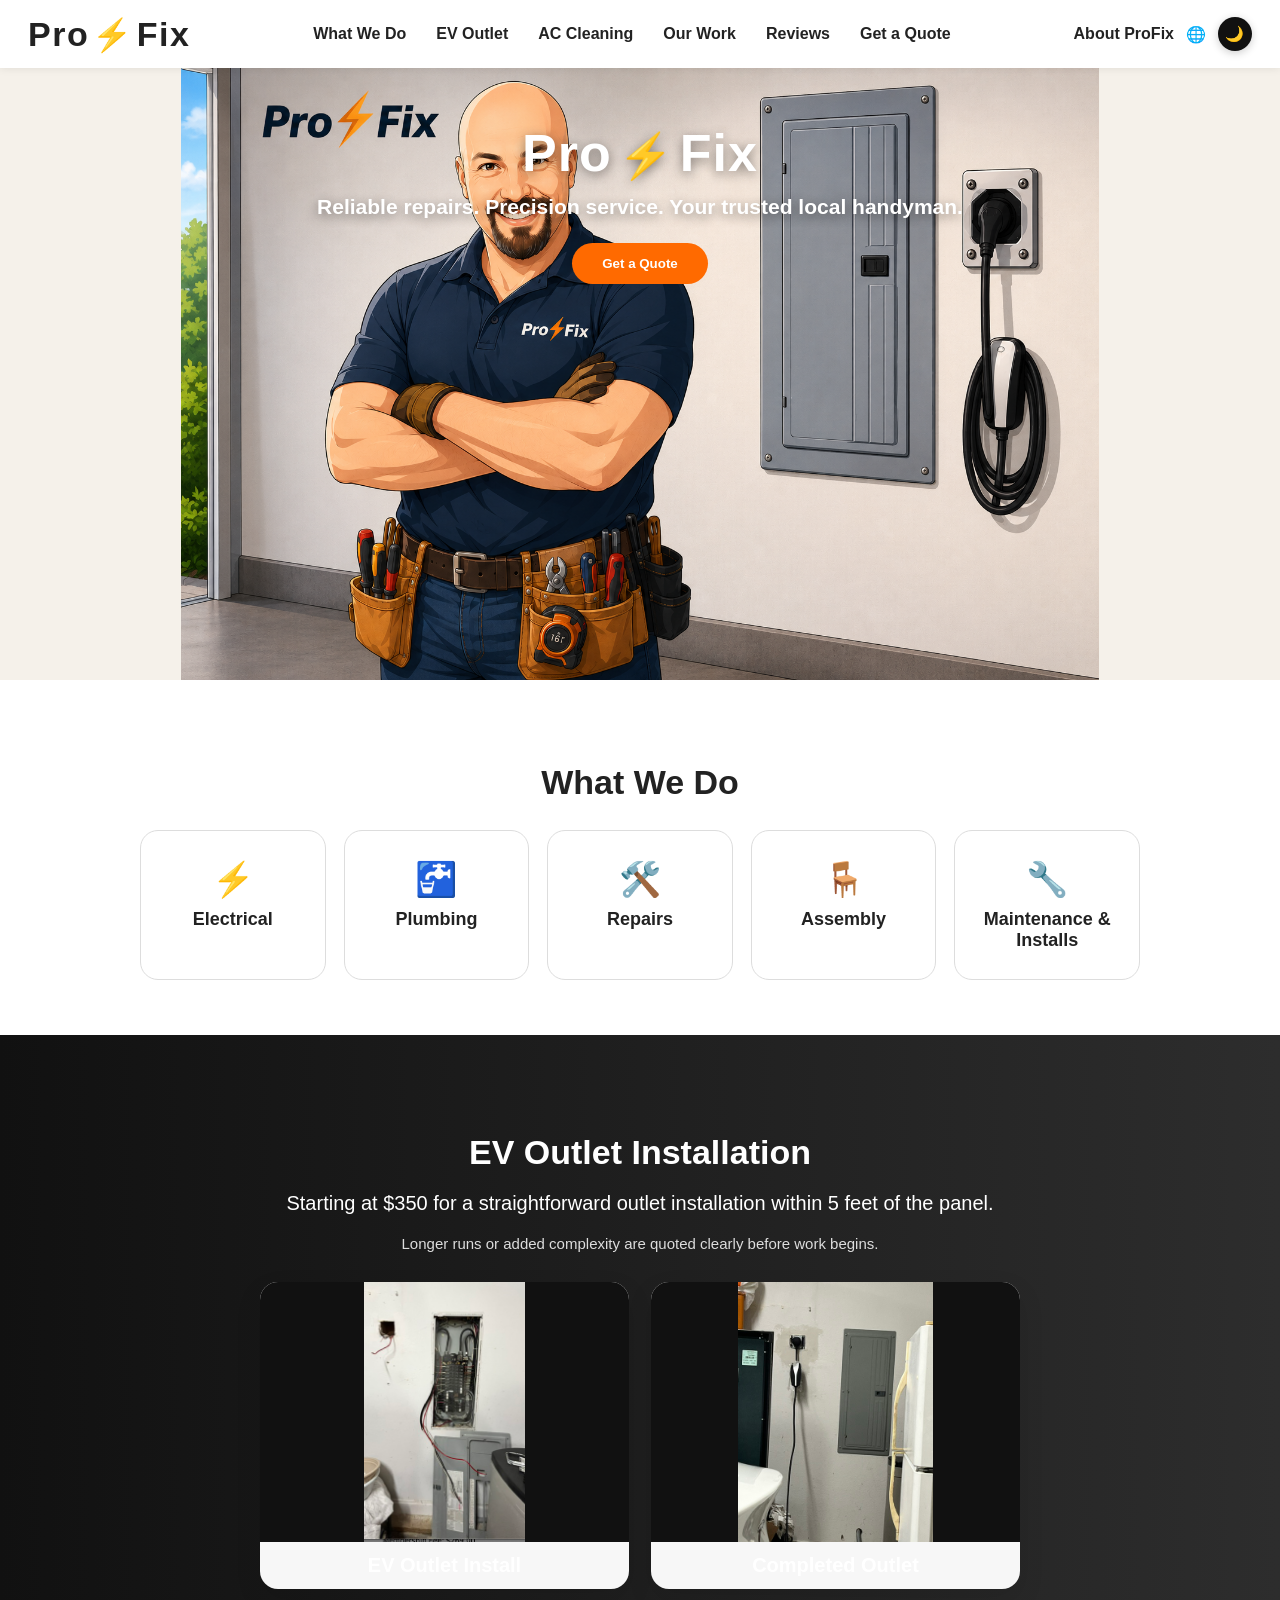
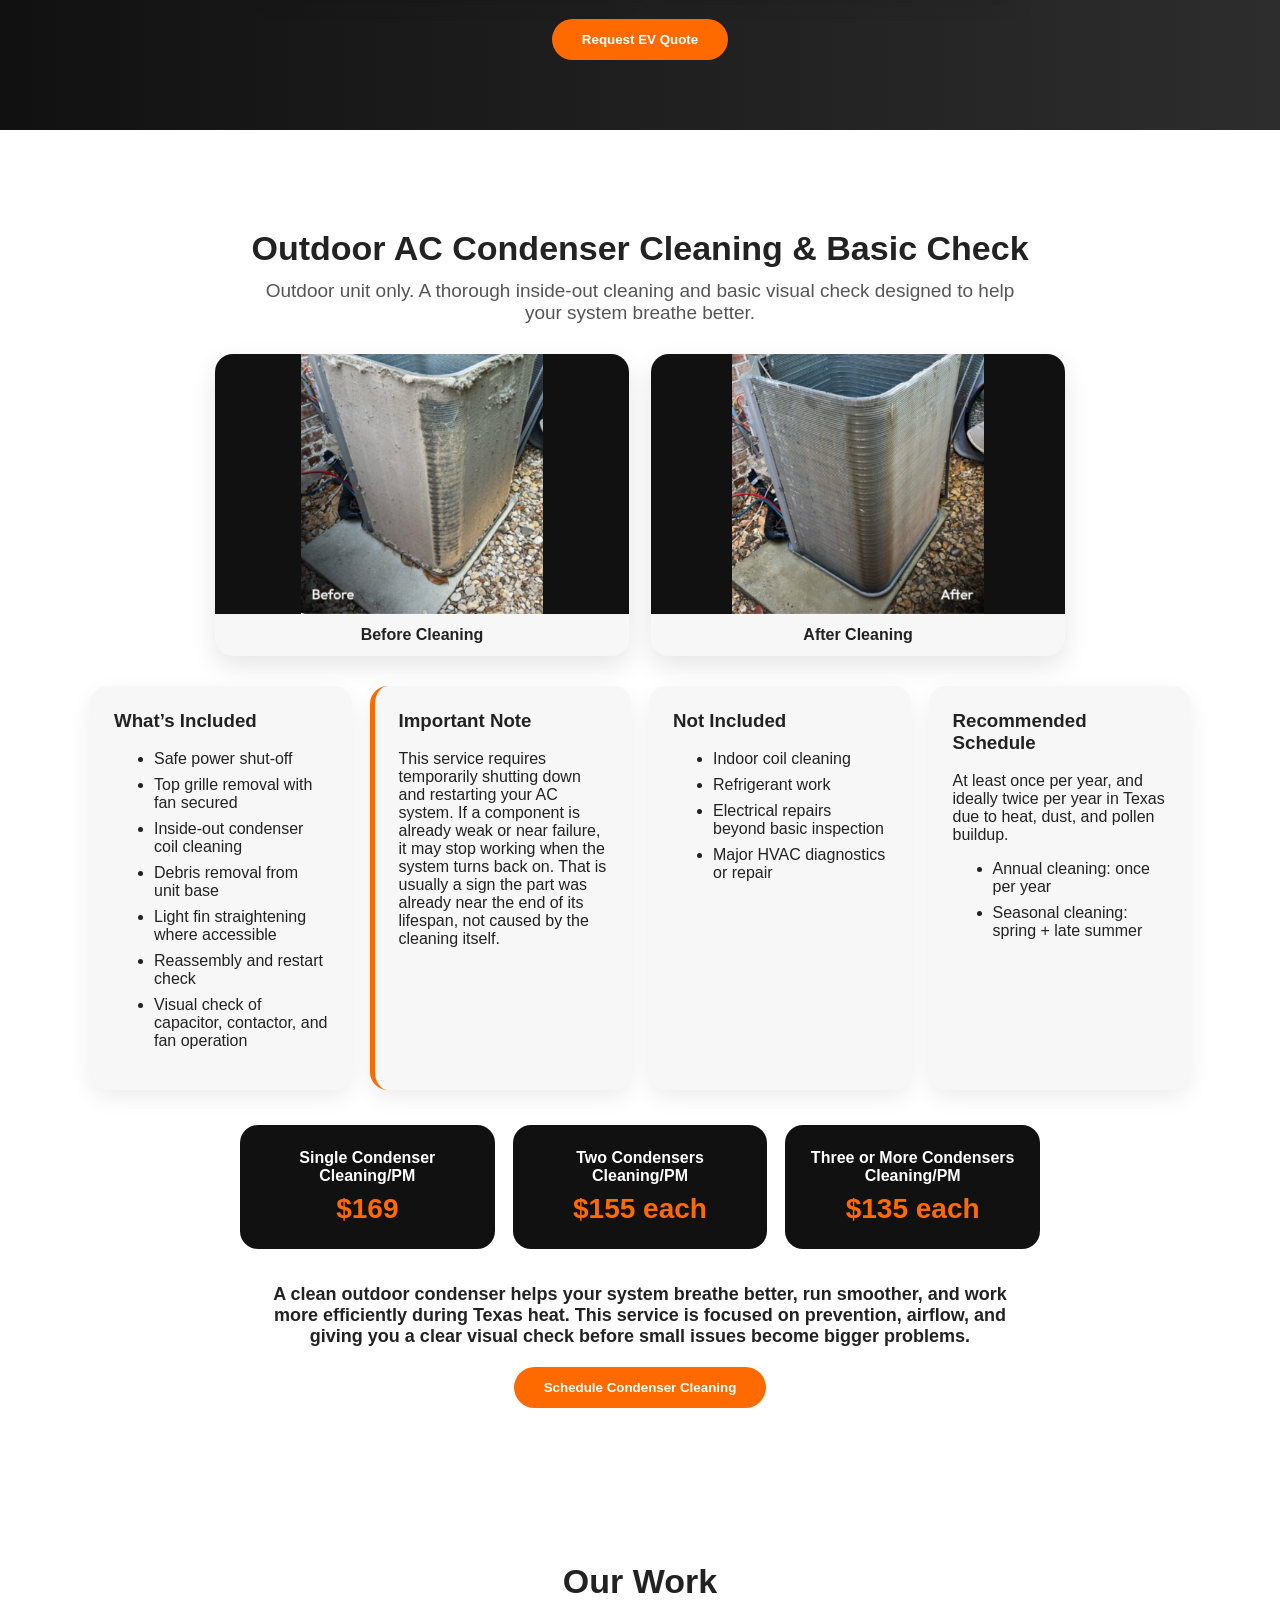
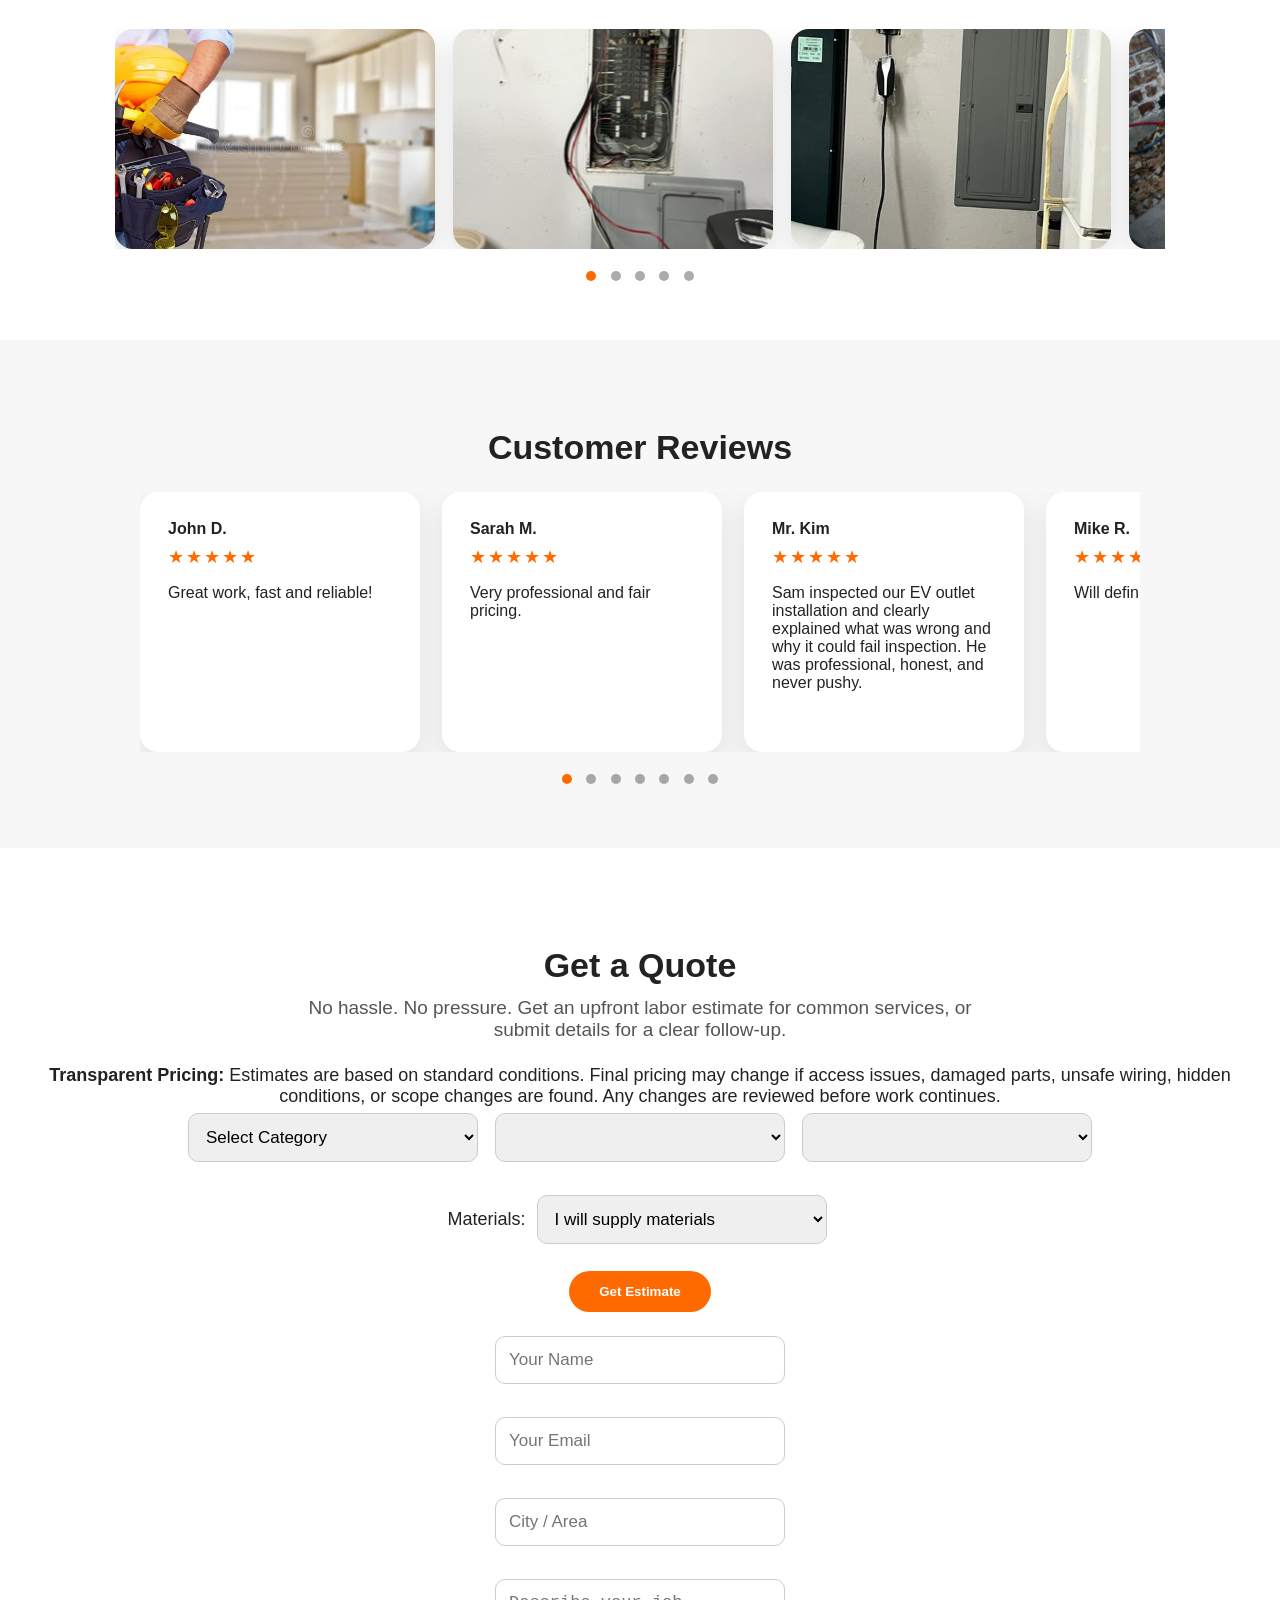
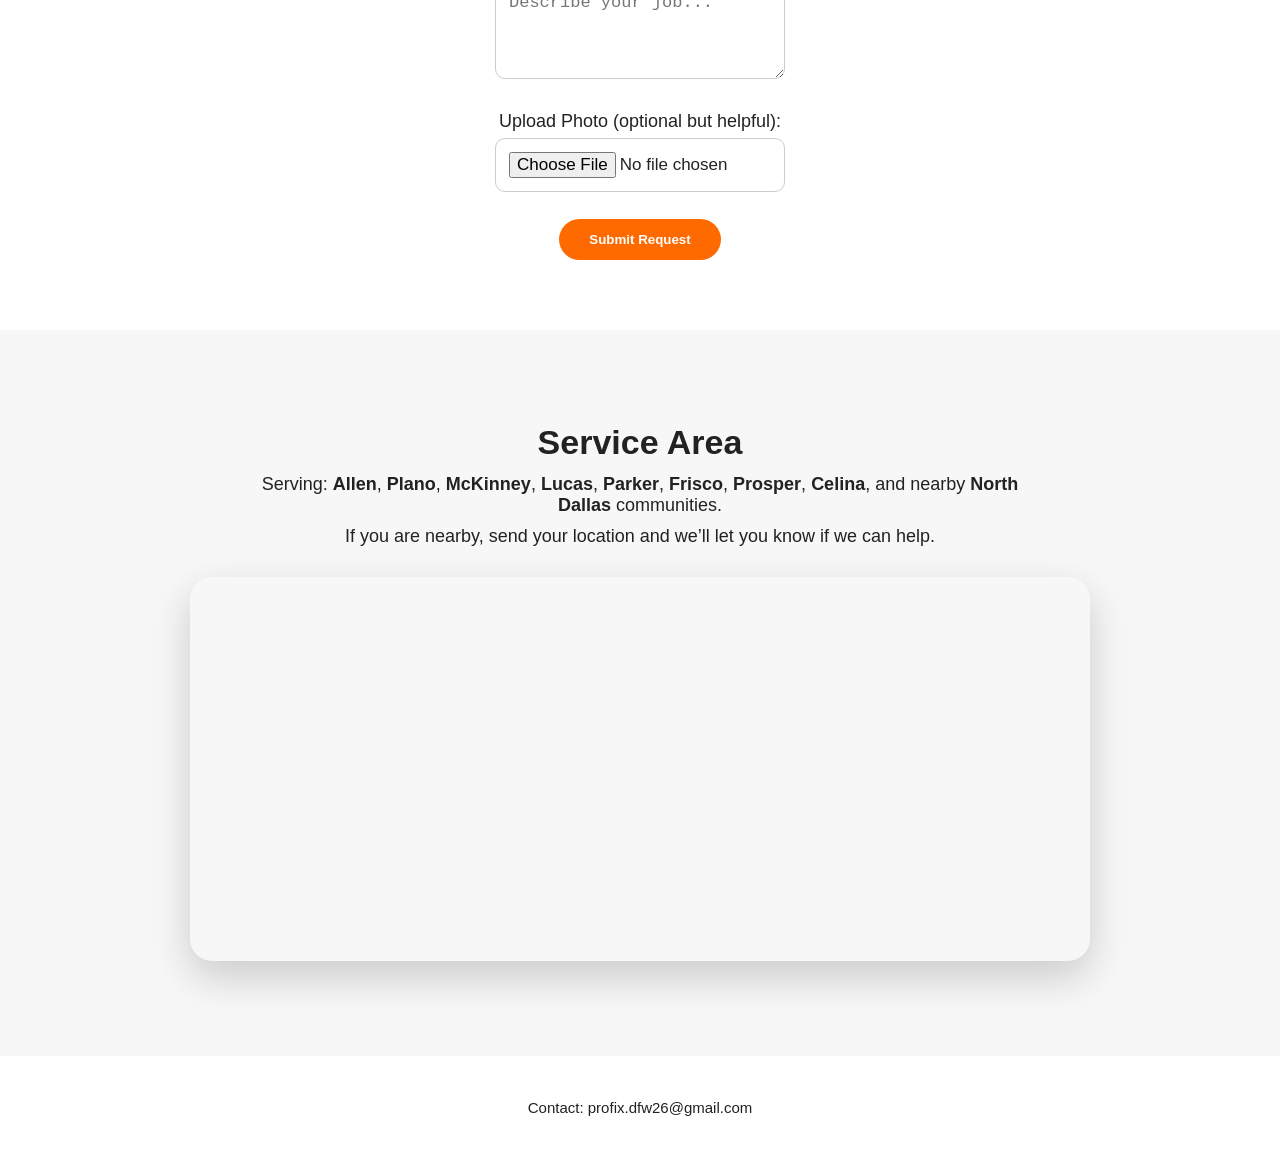
==== commit 640ceeb8: "Update index.html - Changed the quote layout, disclaimer, & Logic pricing." ====
--- a/index.html
+++ b/index.html
@@ -235,9 +235,17 @@
 </div>
 </section>
 
+  <!-- Quote Section -->
 <section class="quote" id="quote">
   <h2>Get a Quote</h2>
-  <p class="quote-subtitle">No hassle. No pressure. Tell us what you need and get an estimate or a quick follow-up.</p>
+  <p class="quote-subtitle">
+    No hassle. No pressure. Get an upfront labor estimate for common services, or submit details for a clear follow-up.
+  </p>
+
+  <div class="pricing-note">
+    <strong>Transparent Pricing:</strong>
+    Estimates are based on standard conditions. Final pricing may change if access issues, damaged parts, unsafe wiring, hidden conditions, or scope changes are found. Any changes are reviewed before work continues.
+  </div>
 
   <select id="category">
     <option value="">Select Category</option>
@@ -270,9 +278,10 @@
   <form action="https://formspree.io/f/mdabnabb" method="POST" enctype="multipart/form-data">
     <input type="text" name="name" placeholder="Your Name" required><br><br>
     <input type="email" name="email" placeholder="Your Email" required><br><br>
+    <input type="text" name="location" placeholder="City / Area" required><br><br>
     <textarea name="message" placeholder="Describe your job..." required></textarea><br><br>
 
-    <label>Upload Photo (optional):</label><br>
+    <label>Upload Photo (optional but helpful):</label><br>
     <input type="file" name="attachment"><br><br>
 
     <button type="submit">Submit Request</button>
--- a/styles.css
+++ b/styles.css
@@ -33,7 +33,7 @@
 .brand {
   text-decoration: none;
   color: #111;
-  font-size: 34px;
+  font-size: 36px;
   font-weight: 900;
   letter-spacing: 1.5px;
   display: inline-block;
@@ -48,7 +48,7 @@
 
 .brand-bolt {
   color: #ff6a00;
-  font-size: 30px;
+  font-size: 32px;
   margin: 0 3px;
 }
 
@@ -97,15 +97,21 @@
 }
 
 /* HERO */
+/* HERO */
 .hero {
-  height: 62vh;
-  min-height: 420px;
-  background: url("images/builder-handymann.webp") center/cover no-repeat;
+  margin-top: 68px;
+  height: 68vh;
+  min-height: 520px;
+  background-image: url("images/Sam-ProFix.png");
+  background-size: contain;
+  background-position: center center;
+  background-repeat: no-repeat;
+  background-color: #f5f1ea;
   display: flex;
   align-items: flex-start;
   justify-content: center;
   text-align: center;
-  padding-top: 95px;
+  padding-top: 55px;
 }
 
 .hero-content {
@@ -114,7 +120,7 @@
 }
 
 .hero-content h1 {
-  font-size: 56px;
+  font-size: 52px;
   margin: 0;
   letter-spacing: 1px;
 }
@@ -665,11 +671,14 @@
   }
 
   .hero {
-    height: 58vh;
-    min-height: 390px;
-    padding-top: 90px;
-    background-position: left center;
-  }
+  margin-top: 68px;
+  height: 58vh;
+  min-height: 390px;
+  padding-top: 45px;
+  background-size: contain;
+  background-position: center center;
+  background-repeat: no-repeat;
+}
 
   .hero-content h1 {
     font-size: 38px;
@@ -747,10 +756,10 @@
 
 /* FINAL NAV BRAND FIX */
 .top-nav .brand {
-  font-size: 38px !important;
+  font-size: 34px !important;
   font-weight: 900 !important;
 }
 
 .top-nav .brand-bolt {
-  font-size: 34px !important;
-}
+  font-size: 32px !important;
+}
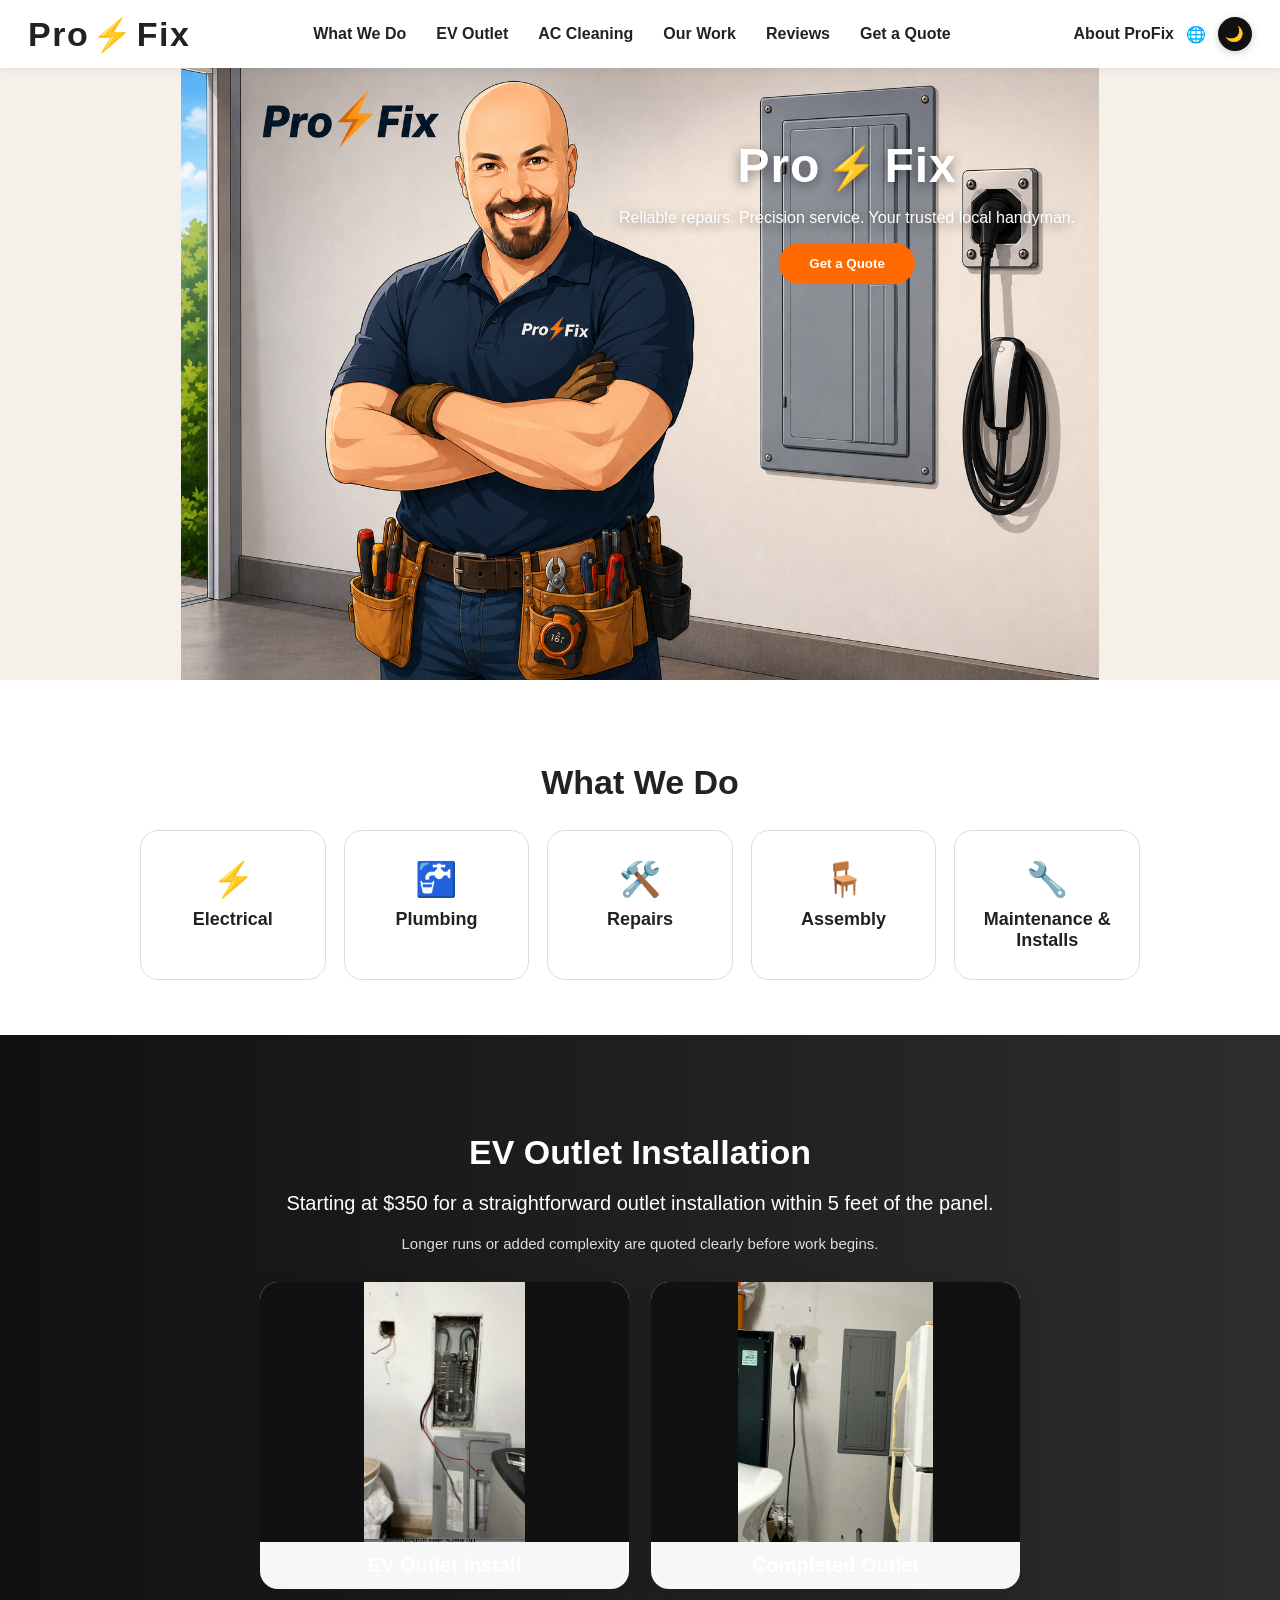
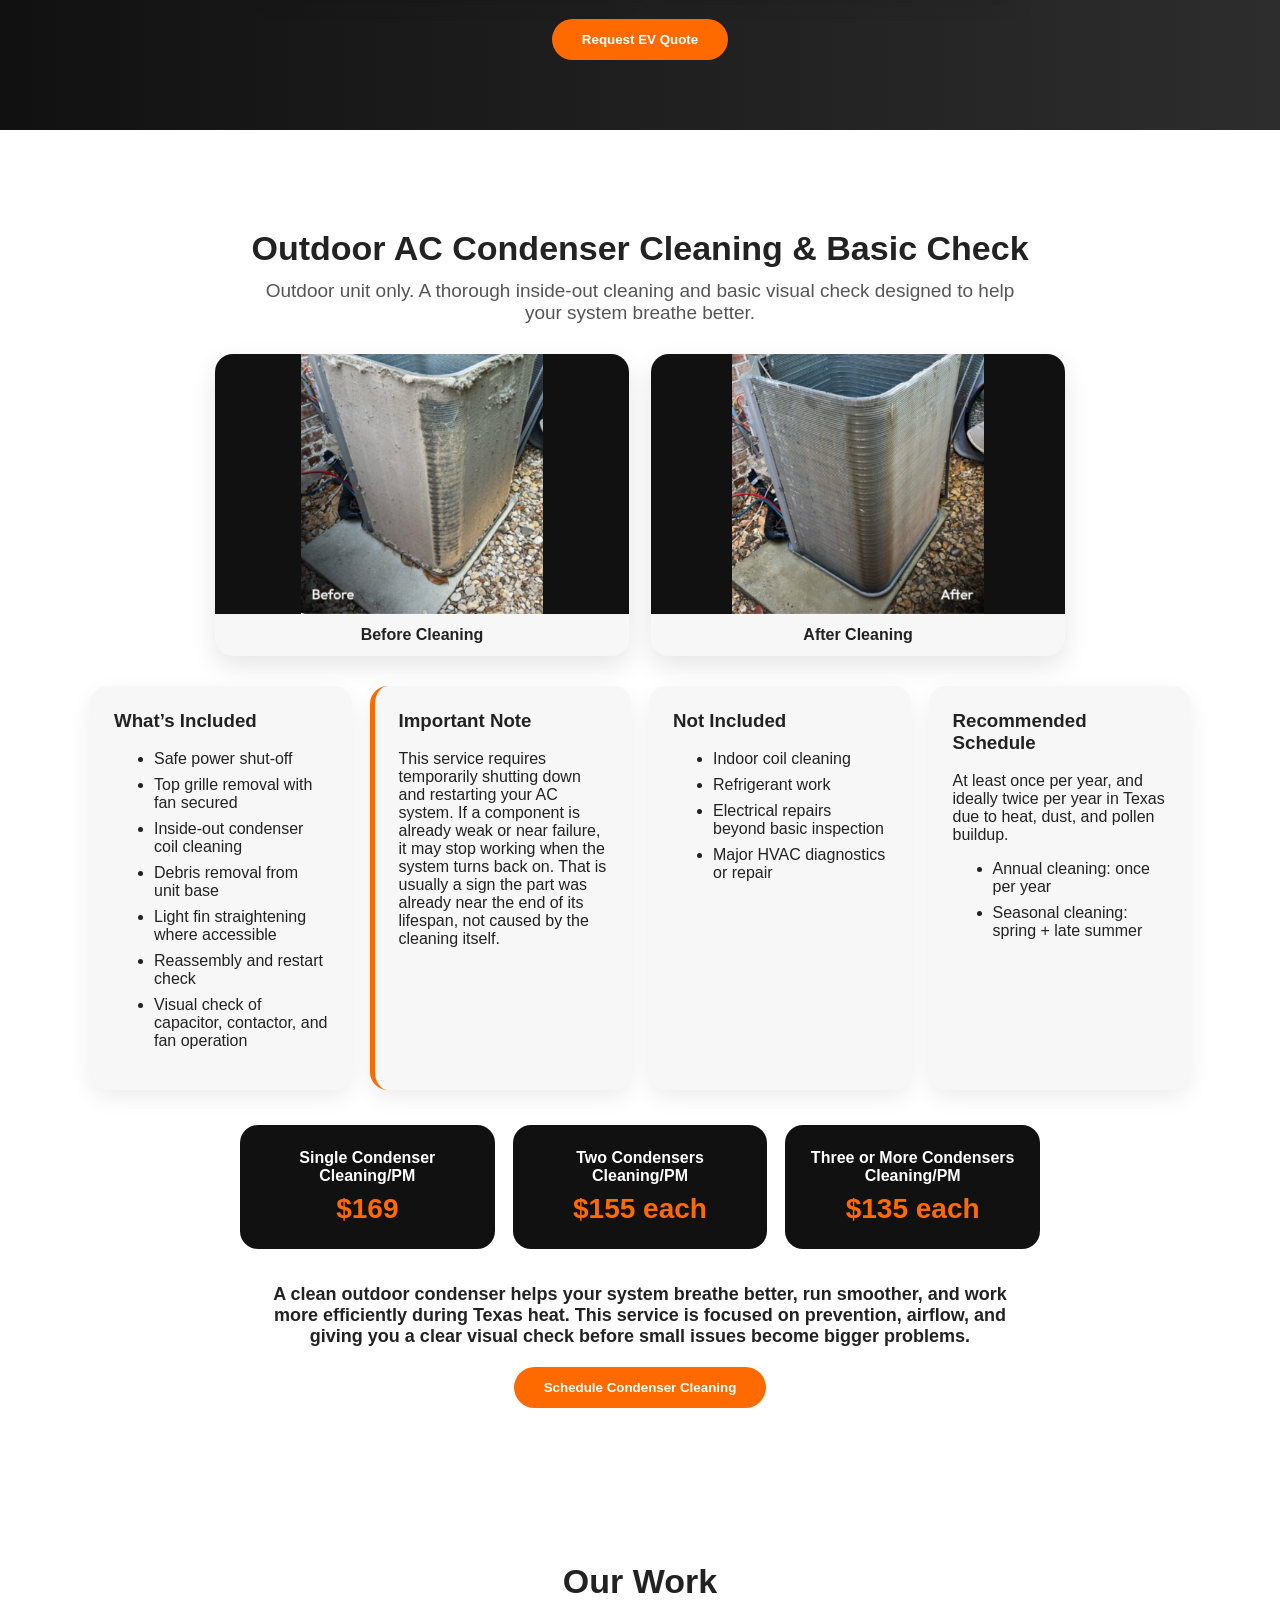
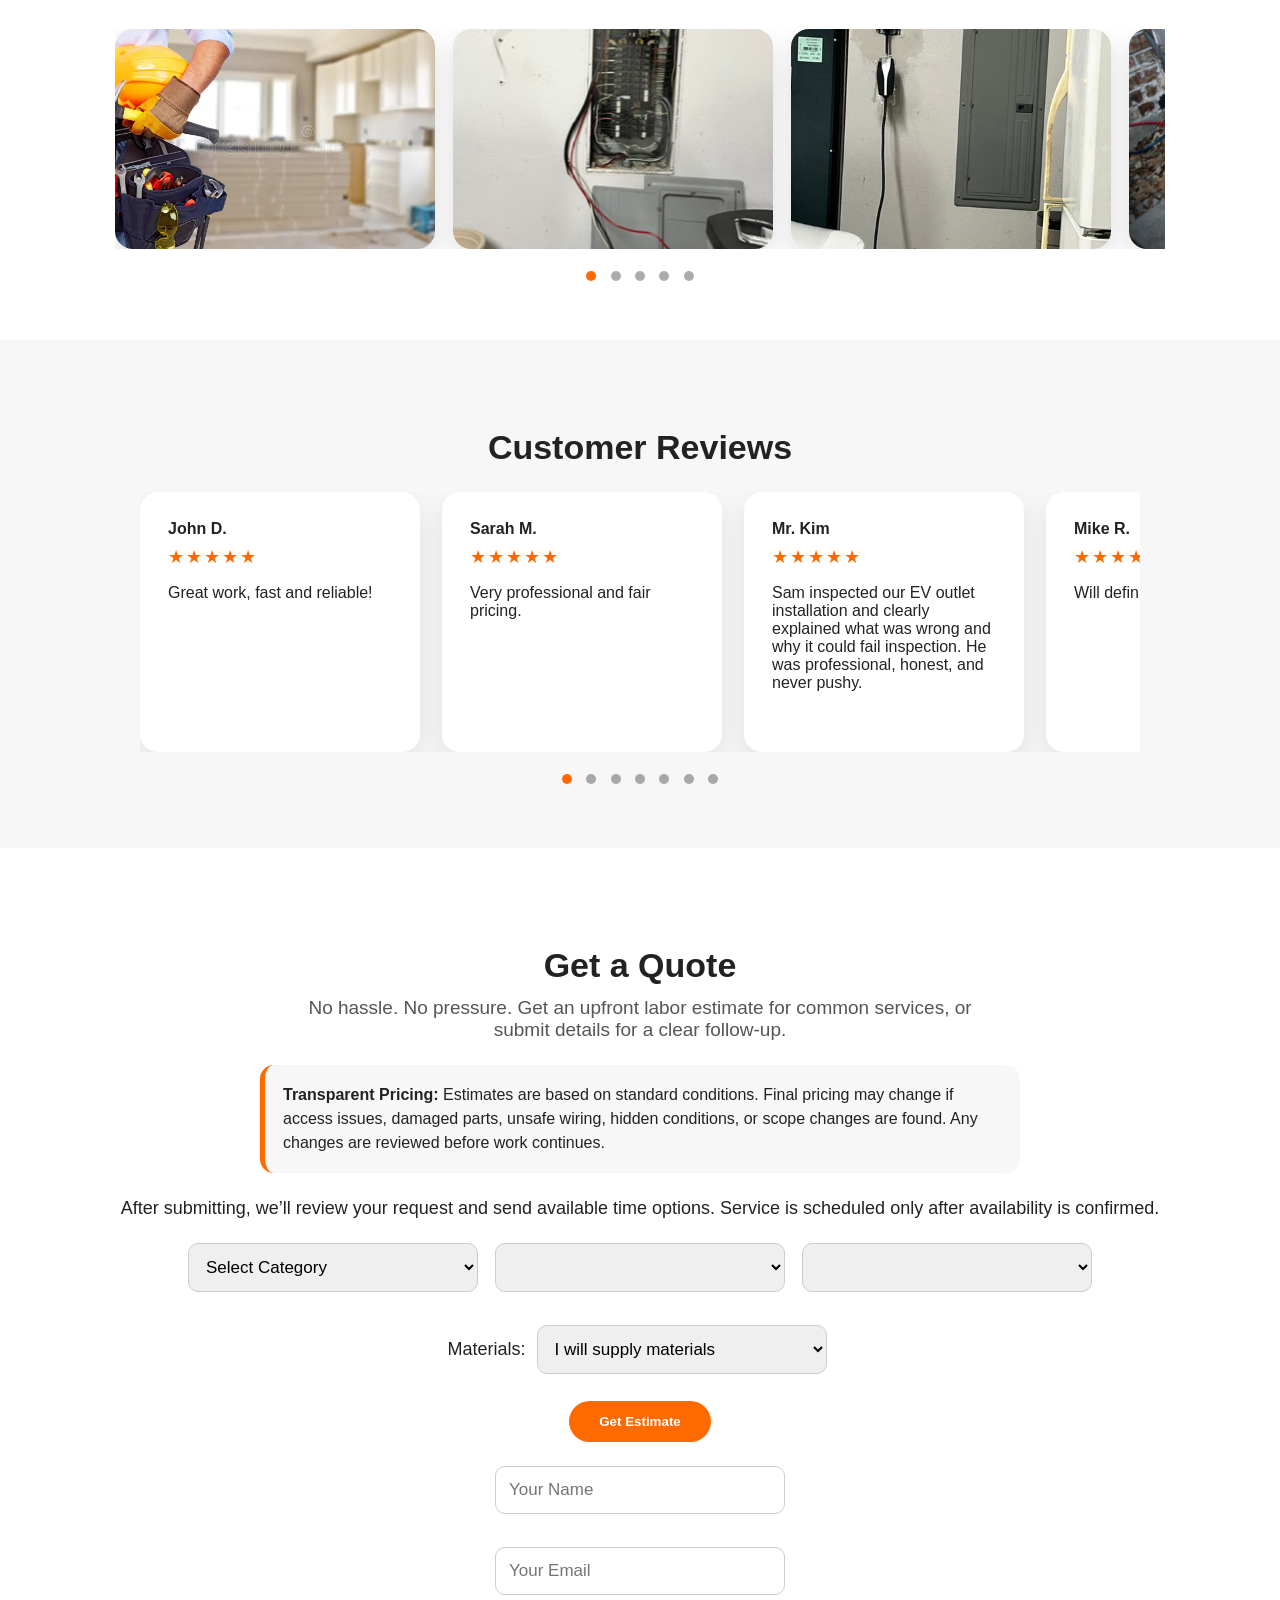
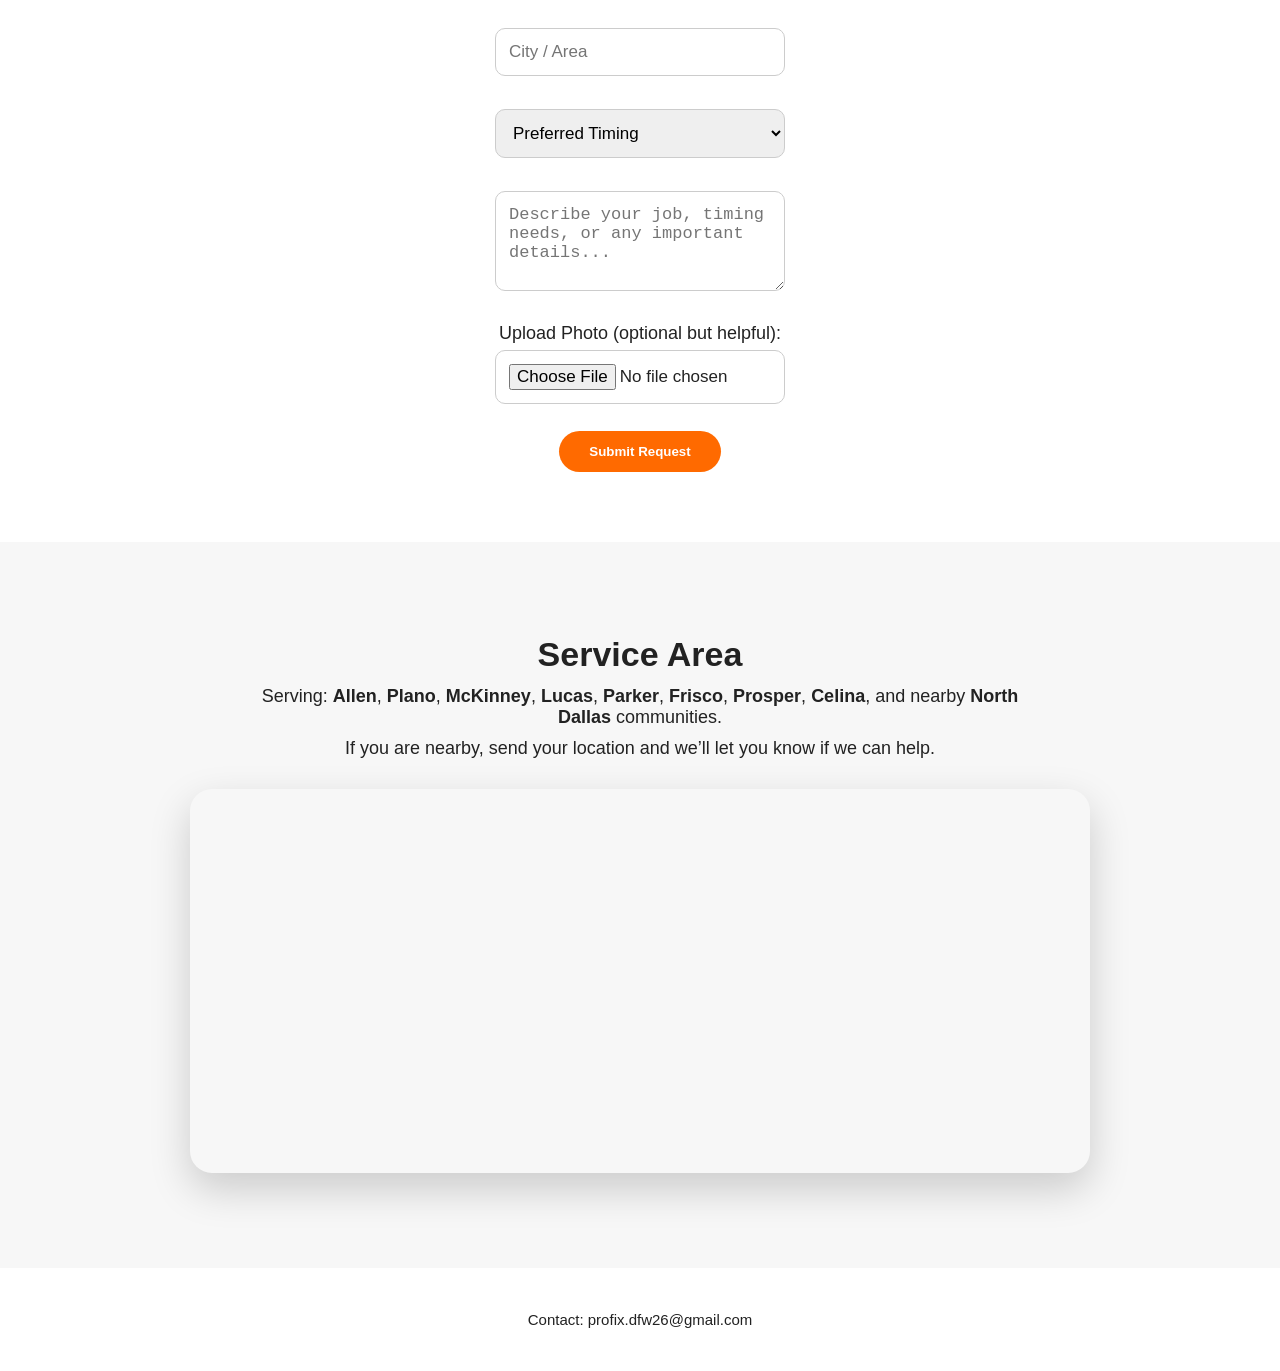
==== commit f4f80cc2: "Update index.html" ====
--- a/index.html
+++ b/index.html
@@ -247,6 +247,10 @@
     Estimates are based on standard conditions. Final pricing may change if access issues, damaged parts, unsafe wiring, hidden conditions, or scope changes are found. Any changes are reviewed before work continues.
   </div>
 
+  <p class="quote-helper">
+    After submitting, we’ll review your request and send available time options. Service is scheduled only after availability is confirmed.
+  </p>
+
   <select id="category">
     <option value="">Select Category</option>
     <option value="electrical">Electrical</option>
@@ -276,10 +280,24 @@
   <p id="result"></p>
 
   <form action="https://formspree.io/f/mdabnabb" method="POST" enctype="multipart/form-data">
+    <input type="hidden" name="selected_category" id="selectedCategory">
+    <input type="hidden" name="selected_service" id="selectedService">
+    <input type="hidden" name="selected_option" id="selectedOption">
+    <input type="hidden" name="materials_choice" id="selectedMaterials">
+    <input type="hidden" name="estimated_result" id="estimatedResult">
+
     <input type="text" name="name" placeholder="Your Name" required><br><br>
     <input type="email" name="email" placeholder="Your Email" required><br><br>
     <input type="text" name="location" placeholder="City / Area" required><br><br>
-    <textarea name="message" placeholder="Describe your job..." required></textarea><br><br>
+
+    <select name="preferred_timing" required>
+      <option value="">Preferred Timing</option>
+      <option value="This week">This week</option>
+      <option value="Next week">Next week</option>
+      <option value="Flexible">Flexible</option>
+    </select><br><br>
+
+    <textarea name="message" placeholder="Describe your job, timing needs, or any important details..." required></textarea><br><br>
 
     <label>Upload Photo (optional but helpful):</label><br>
     <input type="file" name="attachment"><br><br>
--- a/styles.css
+++ b/styles.css
@@ -109,9 +109,10 @@
   background-color: #f5f1ea;
   display: flex;
   align-items: flex-start;
-  justify-content: center;
-  text-align: center;
-  padding-top: 55px;
+  justify-content: flex-end;
+  text-align: center;
+  padding-top: 70px;
+  padding-right: 16%;
 }
 
 .hero-content {
@@ -120,15 +121,15 @@
 }
 
 .hero-content h1 {
-  font-size: 52px;
+  font-size: 48px;
   margin: 0;
   letter-spacing: 1px;
 }
 
-.hero-content p {
-  font-size: 21px;
-  margin: 12px 0 24px;
-  font-weight: 700;
+.hero-content h1 {
+  font-size: 48px;
+  margin: 0;
+  letter-spacing: 1px;
 }
 
 .hero-bolt {
@@ -763,3 +764,19 @@
 .top-nav .brand-bolt {
   font-size: 32px !important;
 }
+
+.pricing-note {
+  max-width: 760px;
+  margin: 0 auto 25px;
+  background: #f7f7f7;
+  border-left: 5px solid #ff6a00;
+  padding: 18px;
+  border-radius: 14px;
+  font-size: 16px;
+  line-height: 1.5;
+  text-align: left;
+}
+
+.dark .pricing-note {
+  background: #222;
+}
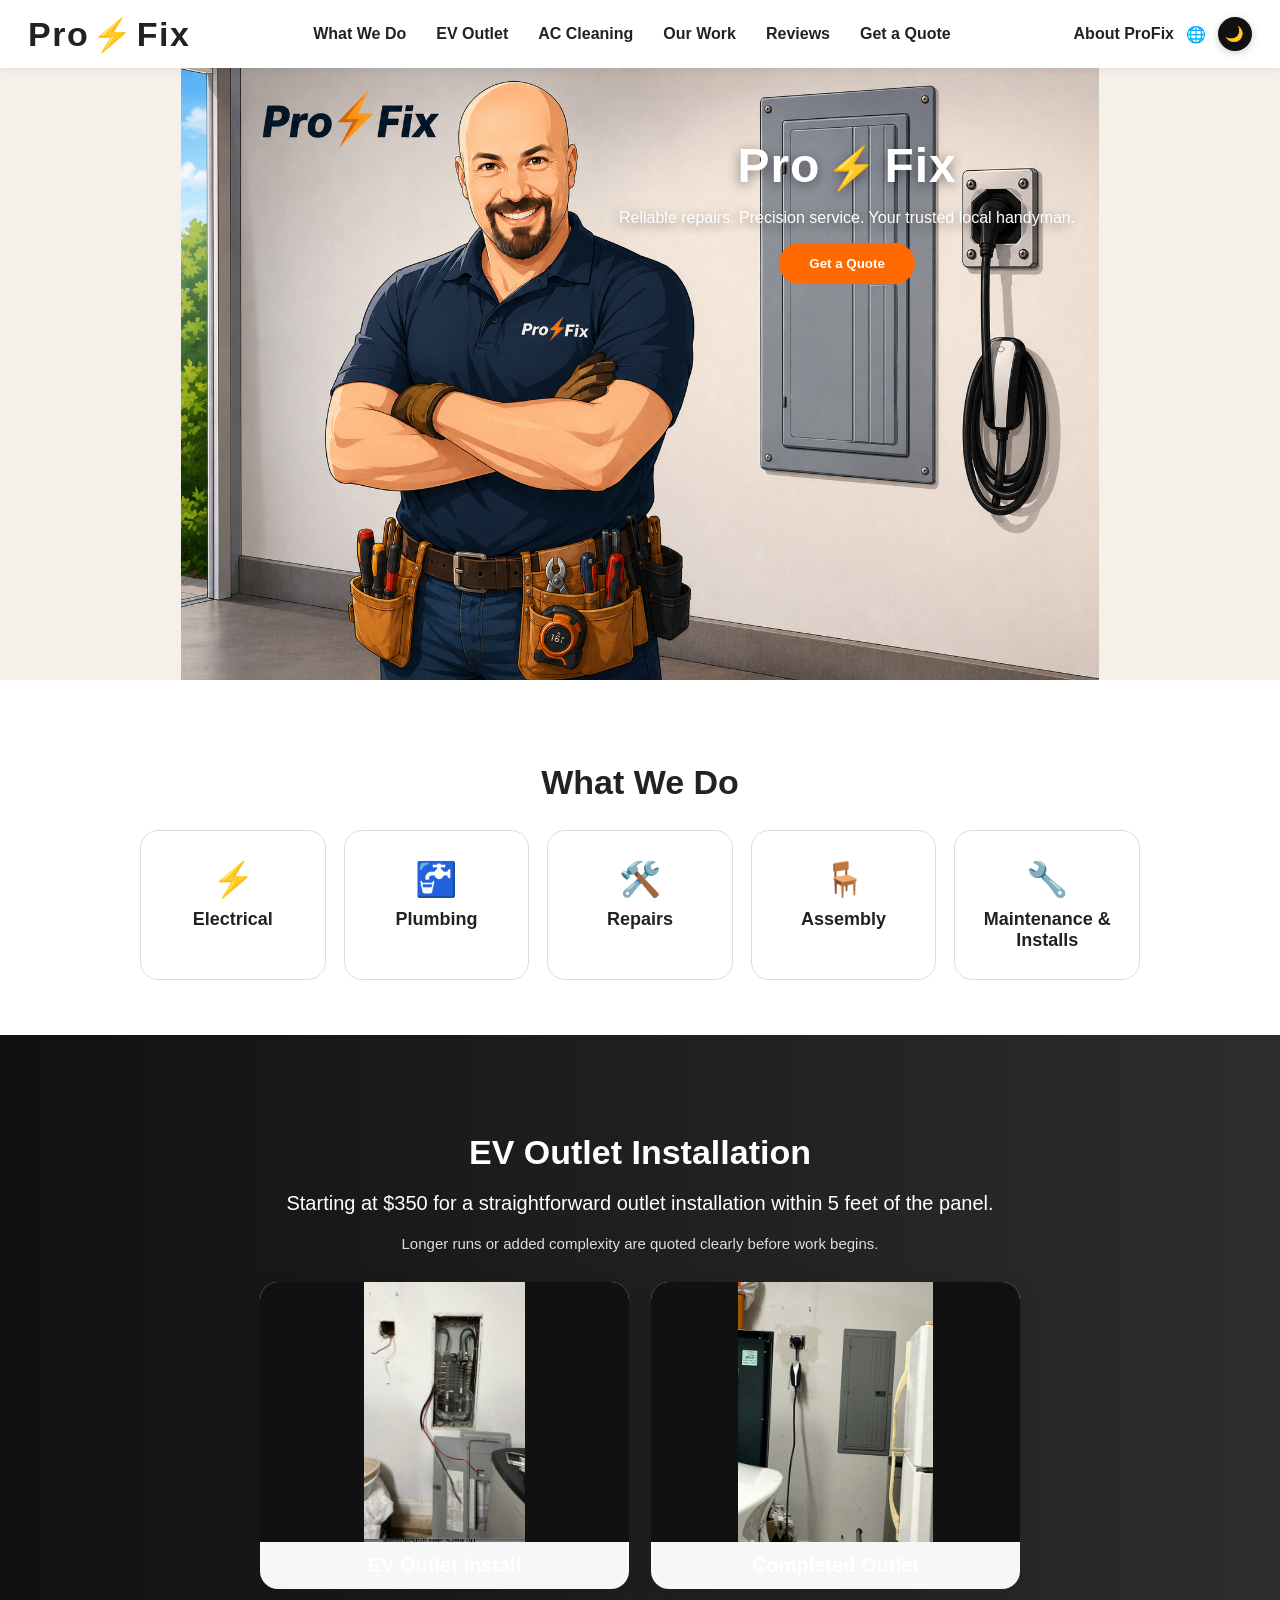
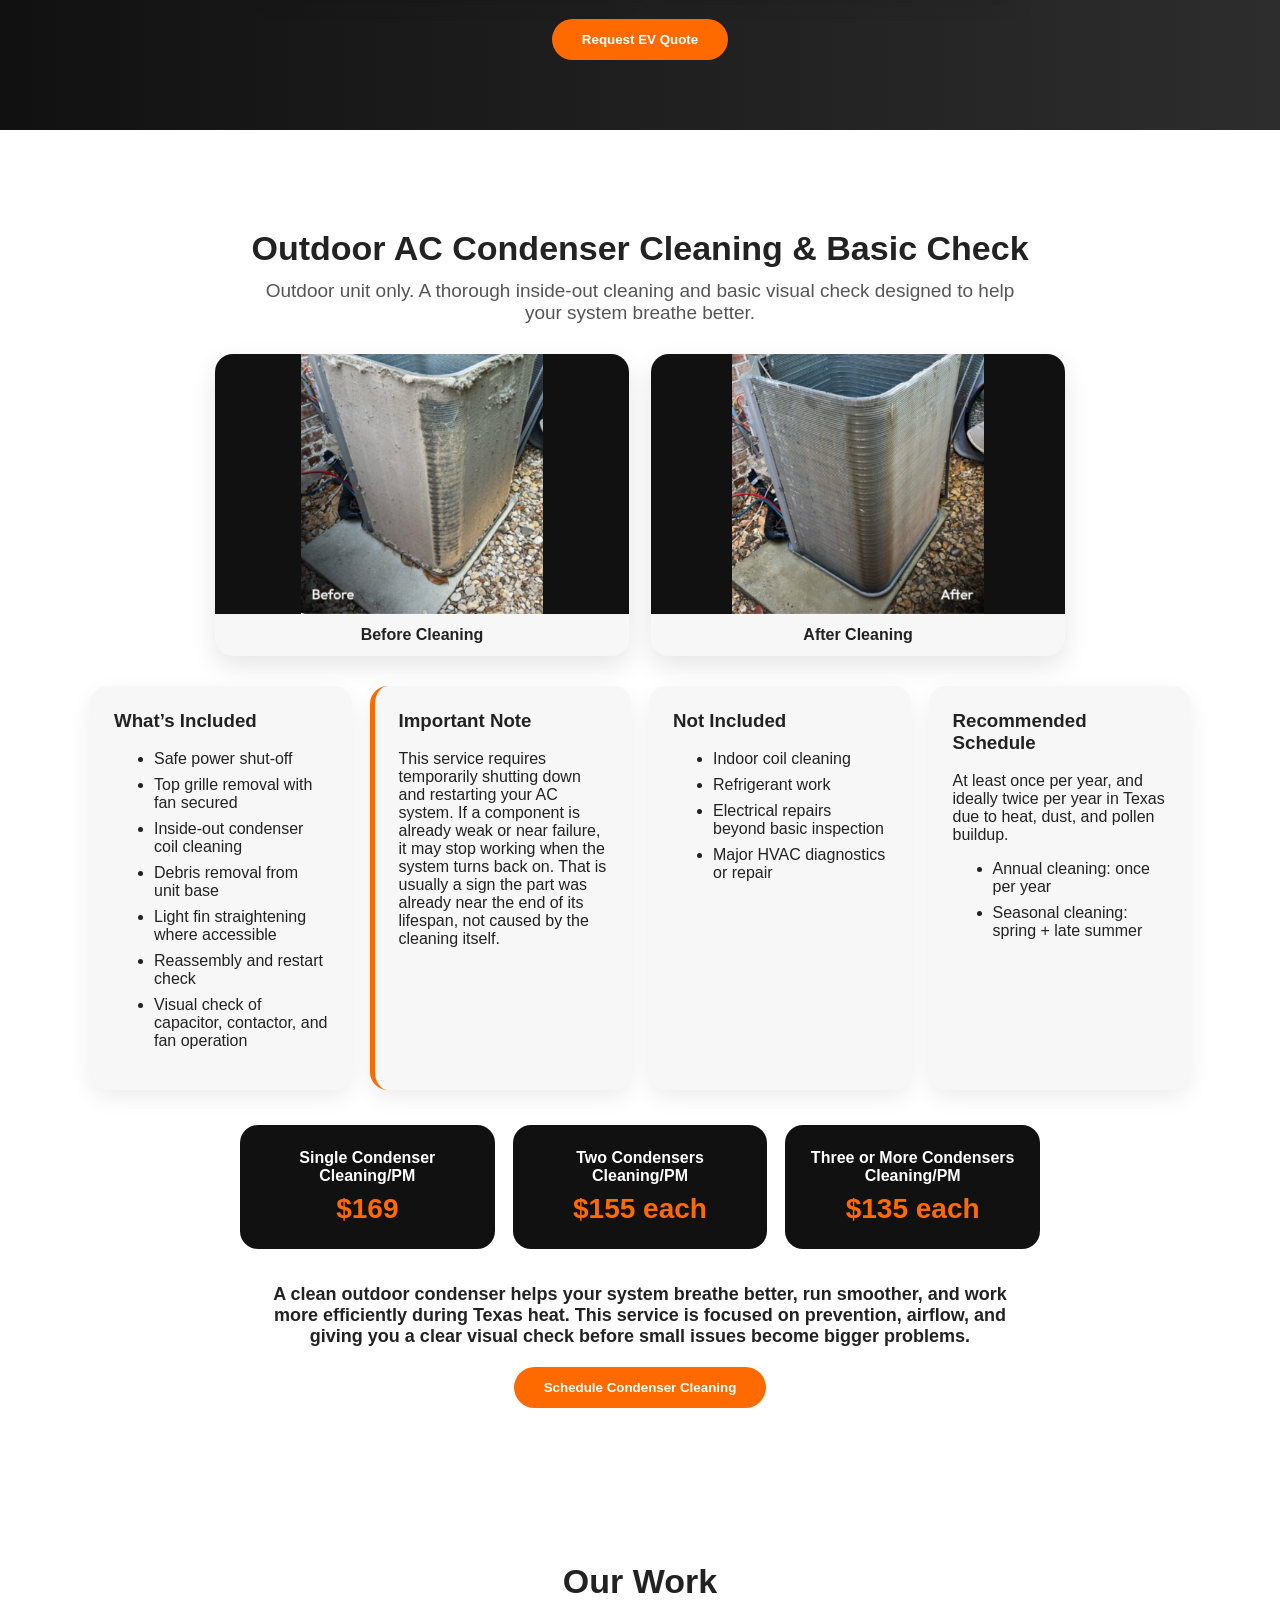
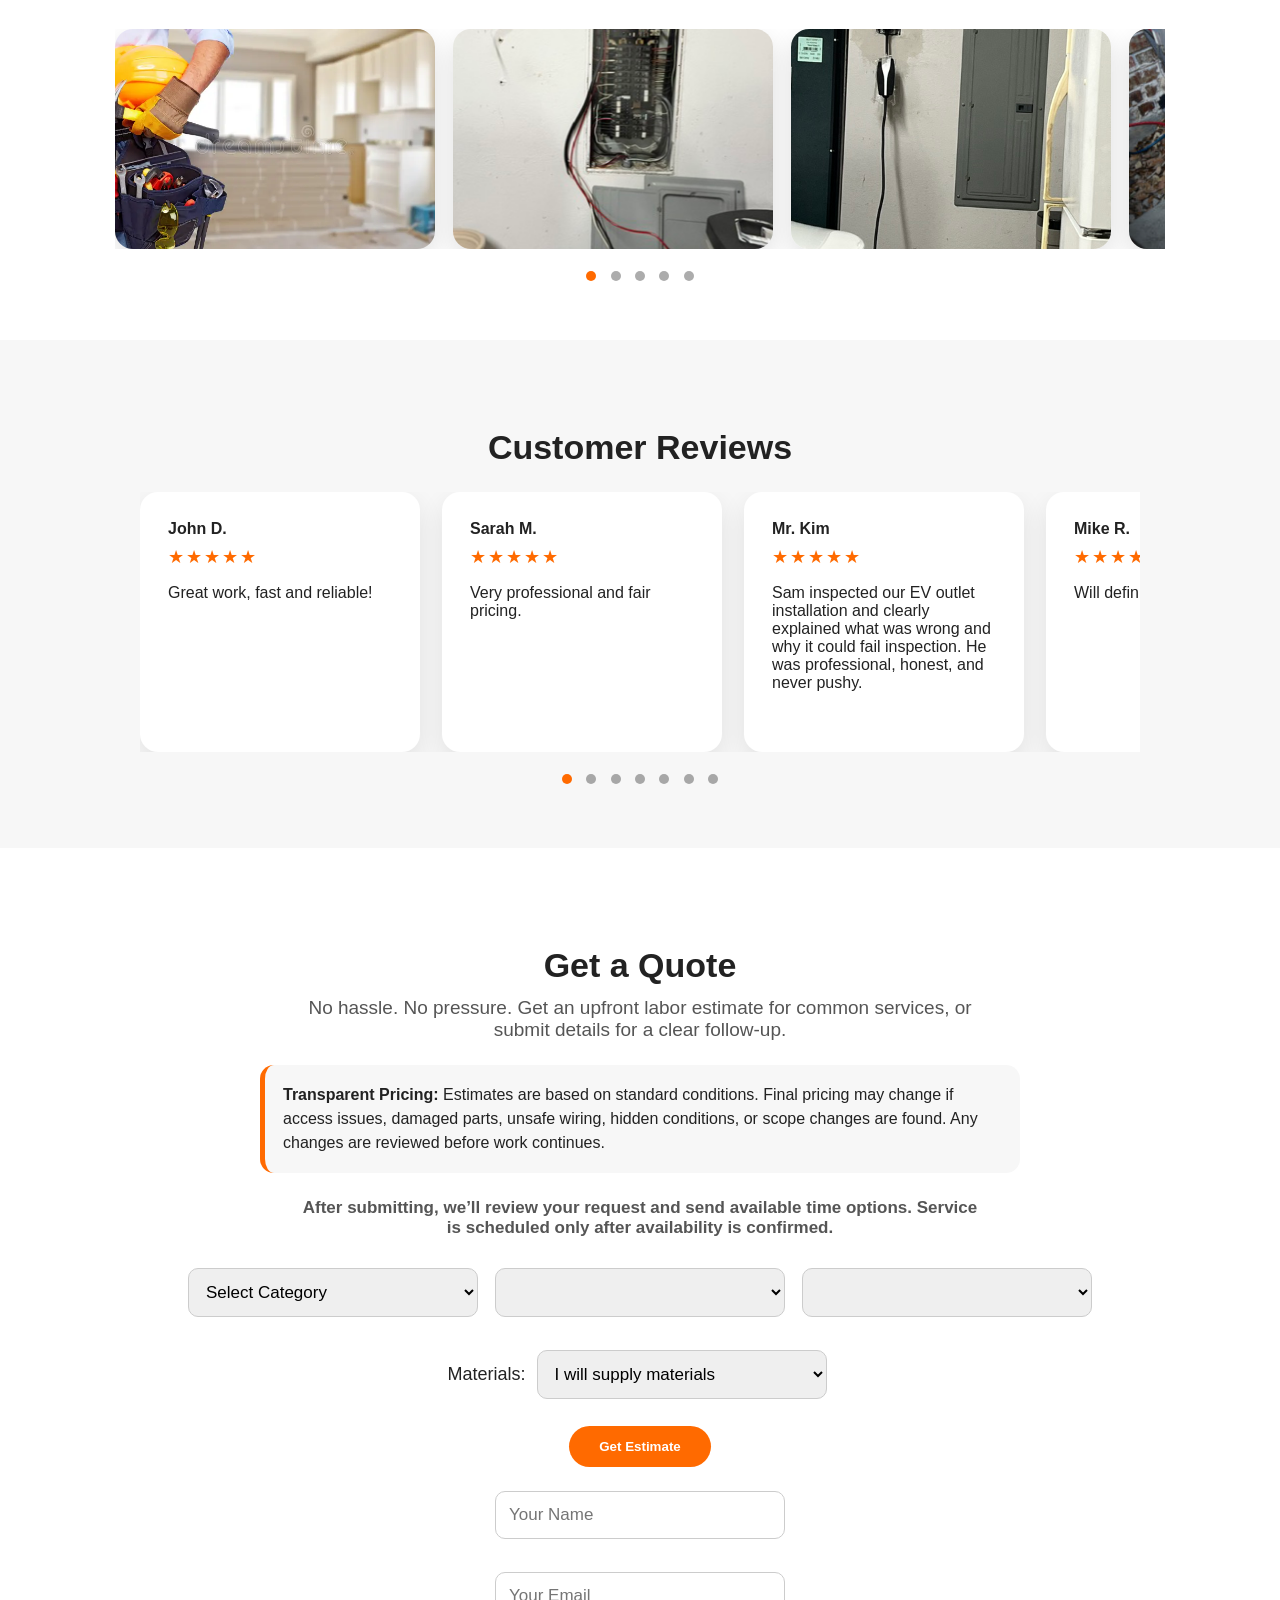
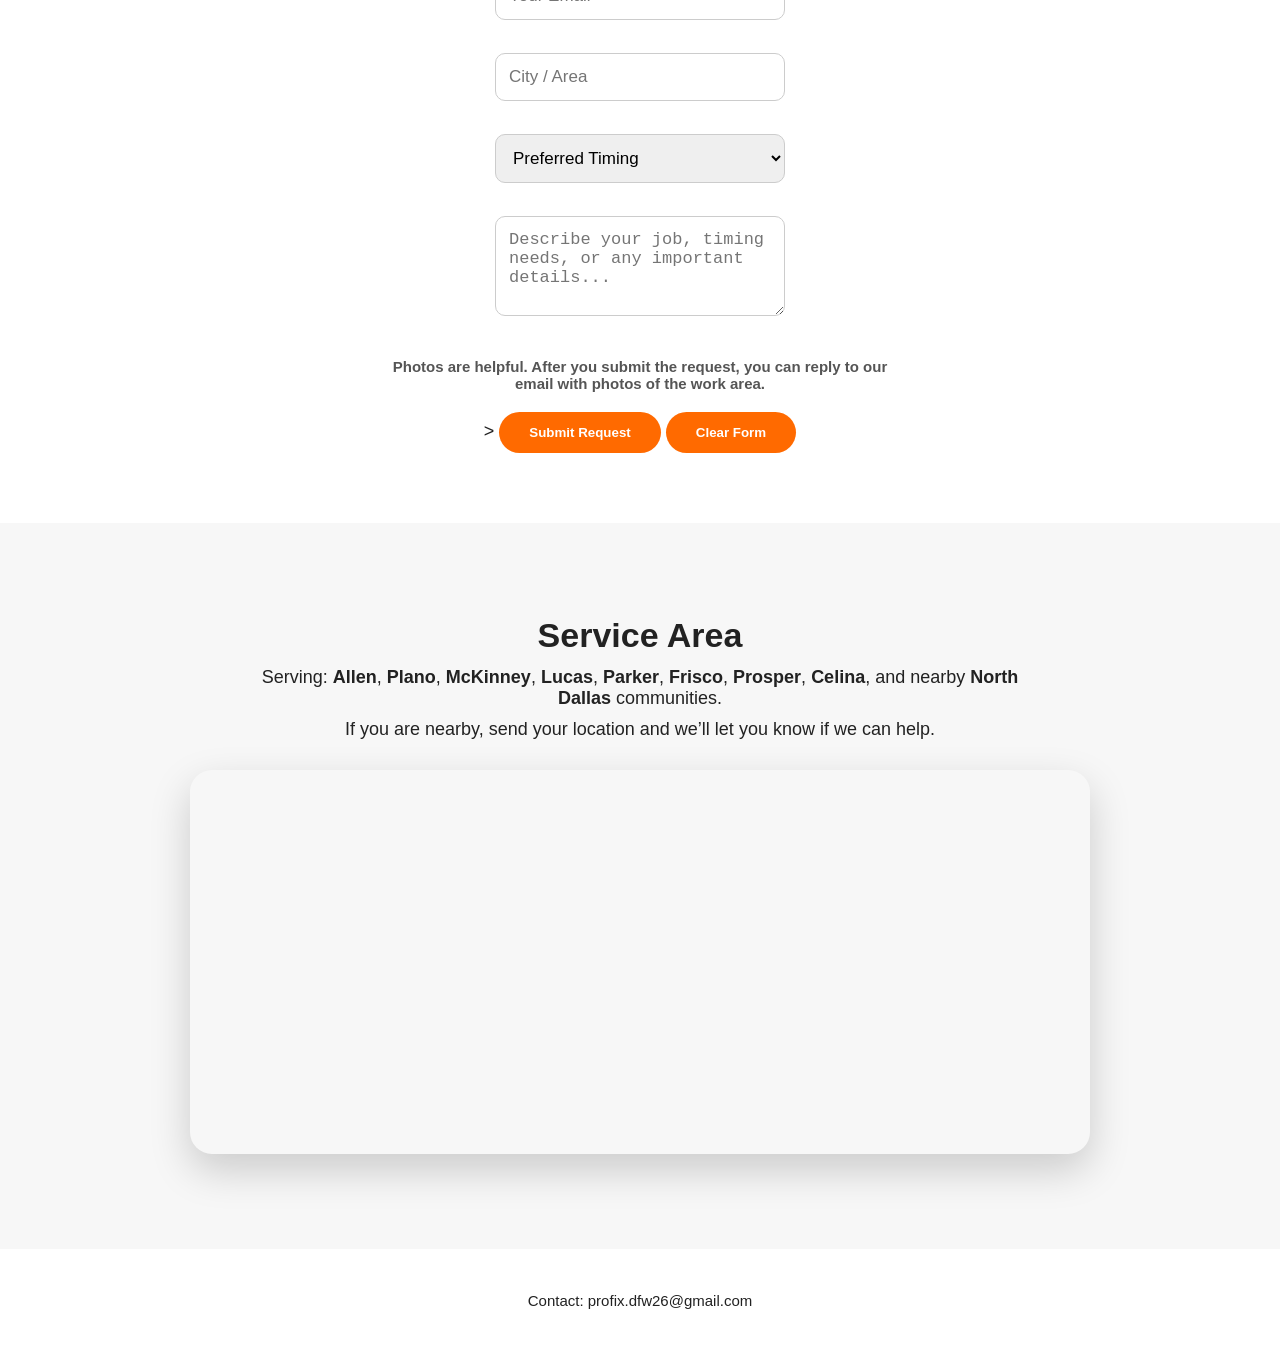
==== commit 9d528575: "Update index.html" ====
--- a/index.html
+++ b/index.html
@@ -299,10 +299,12 @@
 
     <textarea name="message" placeholder="Describe your job, timing needs, or any important details..." required></textarea><br><br>
 
-    <label>Upload Photo (optional but helpful):</label><br>
-    <input type="file" name="attachment"><br><br>
+    <p class="photo-note">
+      Photos are helpful. After you submit the request, you can reply to our email with photos of the work area.
+    </p>>
 
     <button type="submit">Submit Request</button>
+    <button type="reset">Clear Form</button>
   </form>
 </section>
 
--- a/styles.css
+++ b/styles.css
@@ -511,6 +511,18 @@
   min-height: 100px;
 }
 
+.quote-helper {
+  max-width: 680px;
+  margin: 0 auto 24px;
+  color: #555;
+  font-size: 17px;
+  font-weight: 600;
+}
+
+.dark .quote-helper {
+  color: #ddd;
+}
+
 /* SERVICE AREA */
 .service-area {
   padding: 65px 20px;
@@ -780,3 +792,15 @@
 .dark .pricing-note {
   background: #222;
 }
+
+.photo-note {
+  max-width: 520px;
+  margin: 10px auto 20px;
+  font-size: 15px;
+  color: #555;
+  font-weight: 600;
+}
+
+.dark .photo-note {
+  color: #ddd;
+}
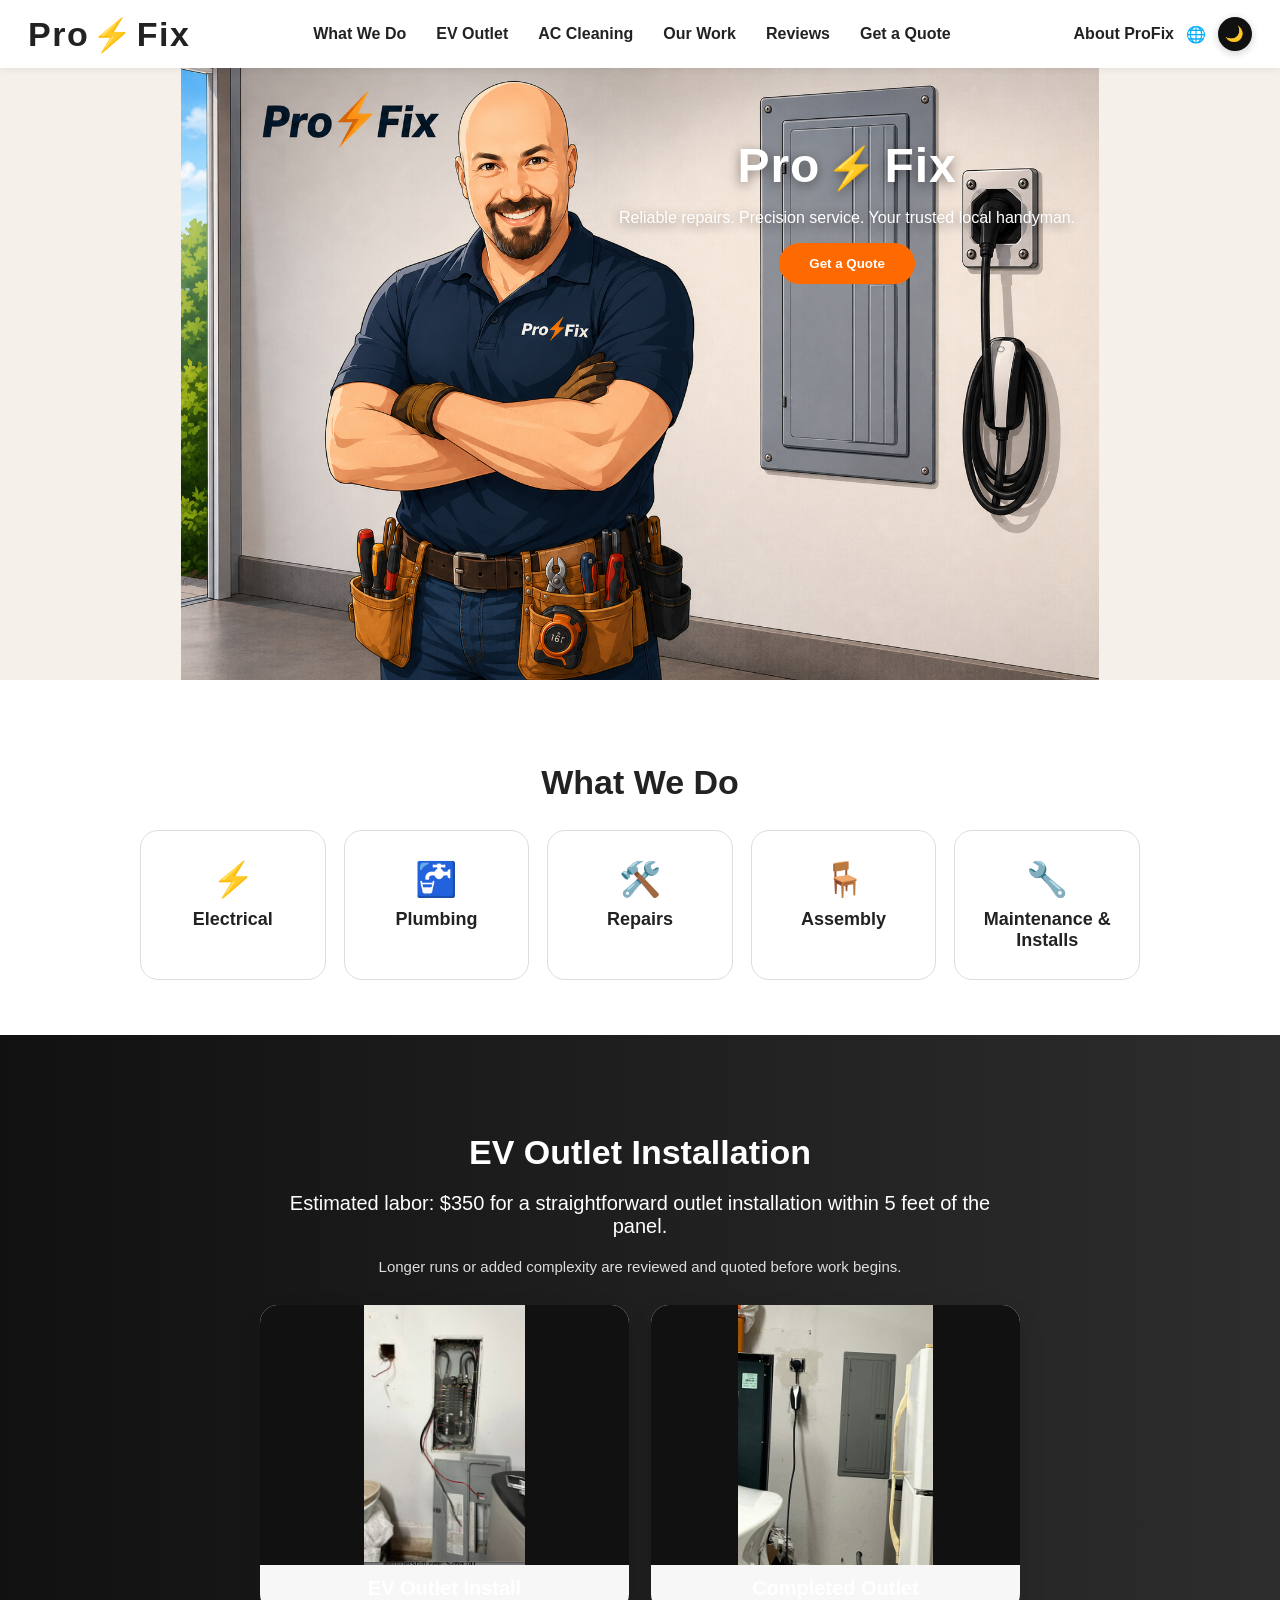
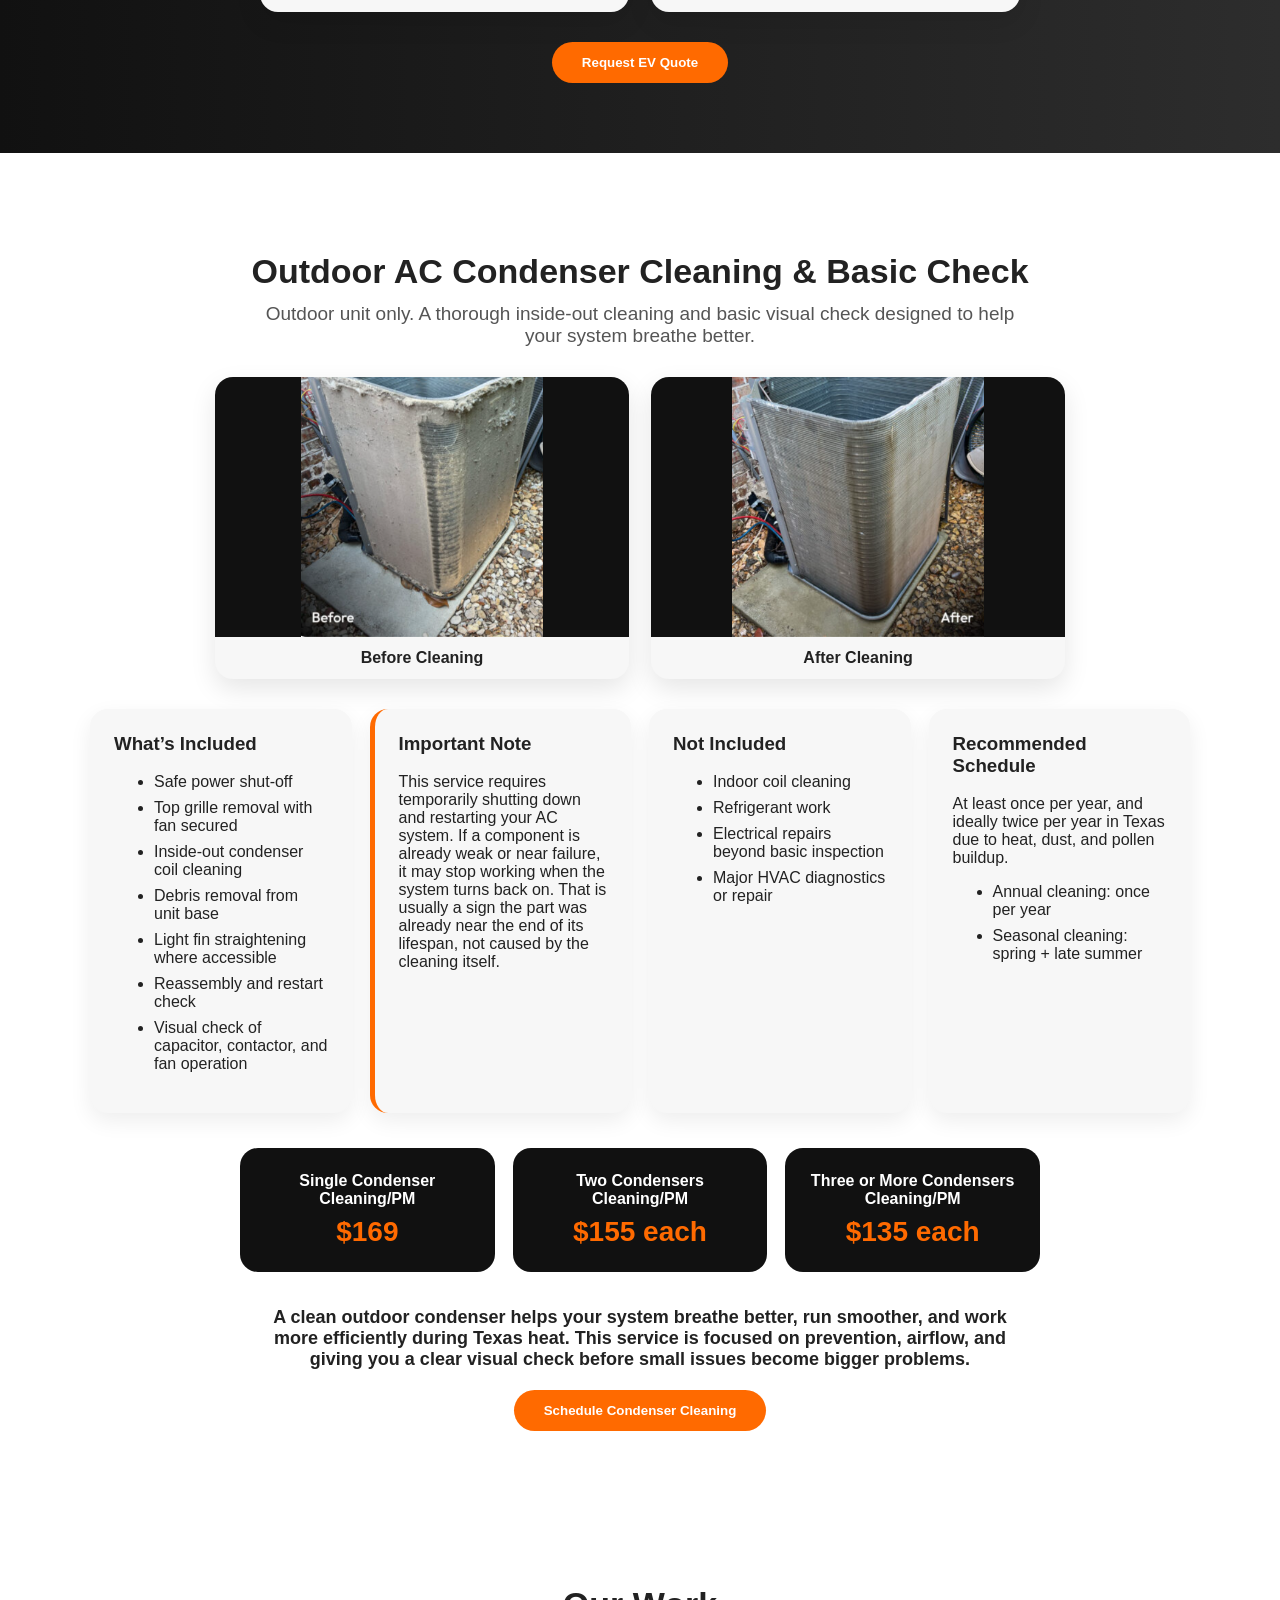
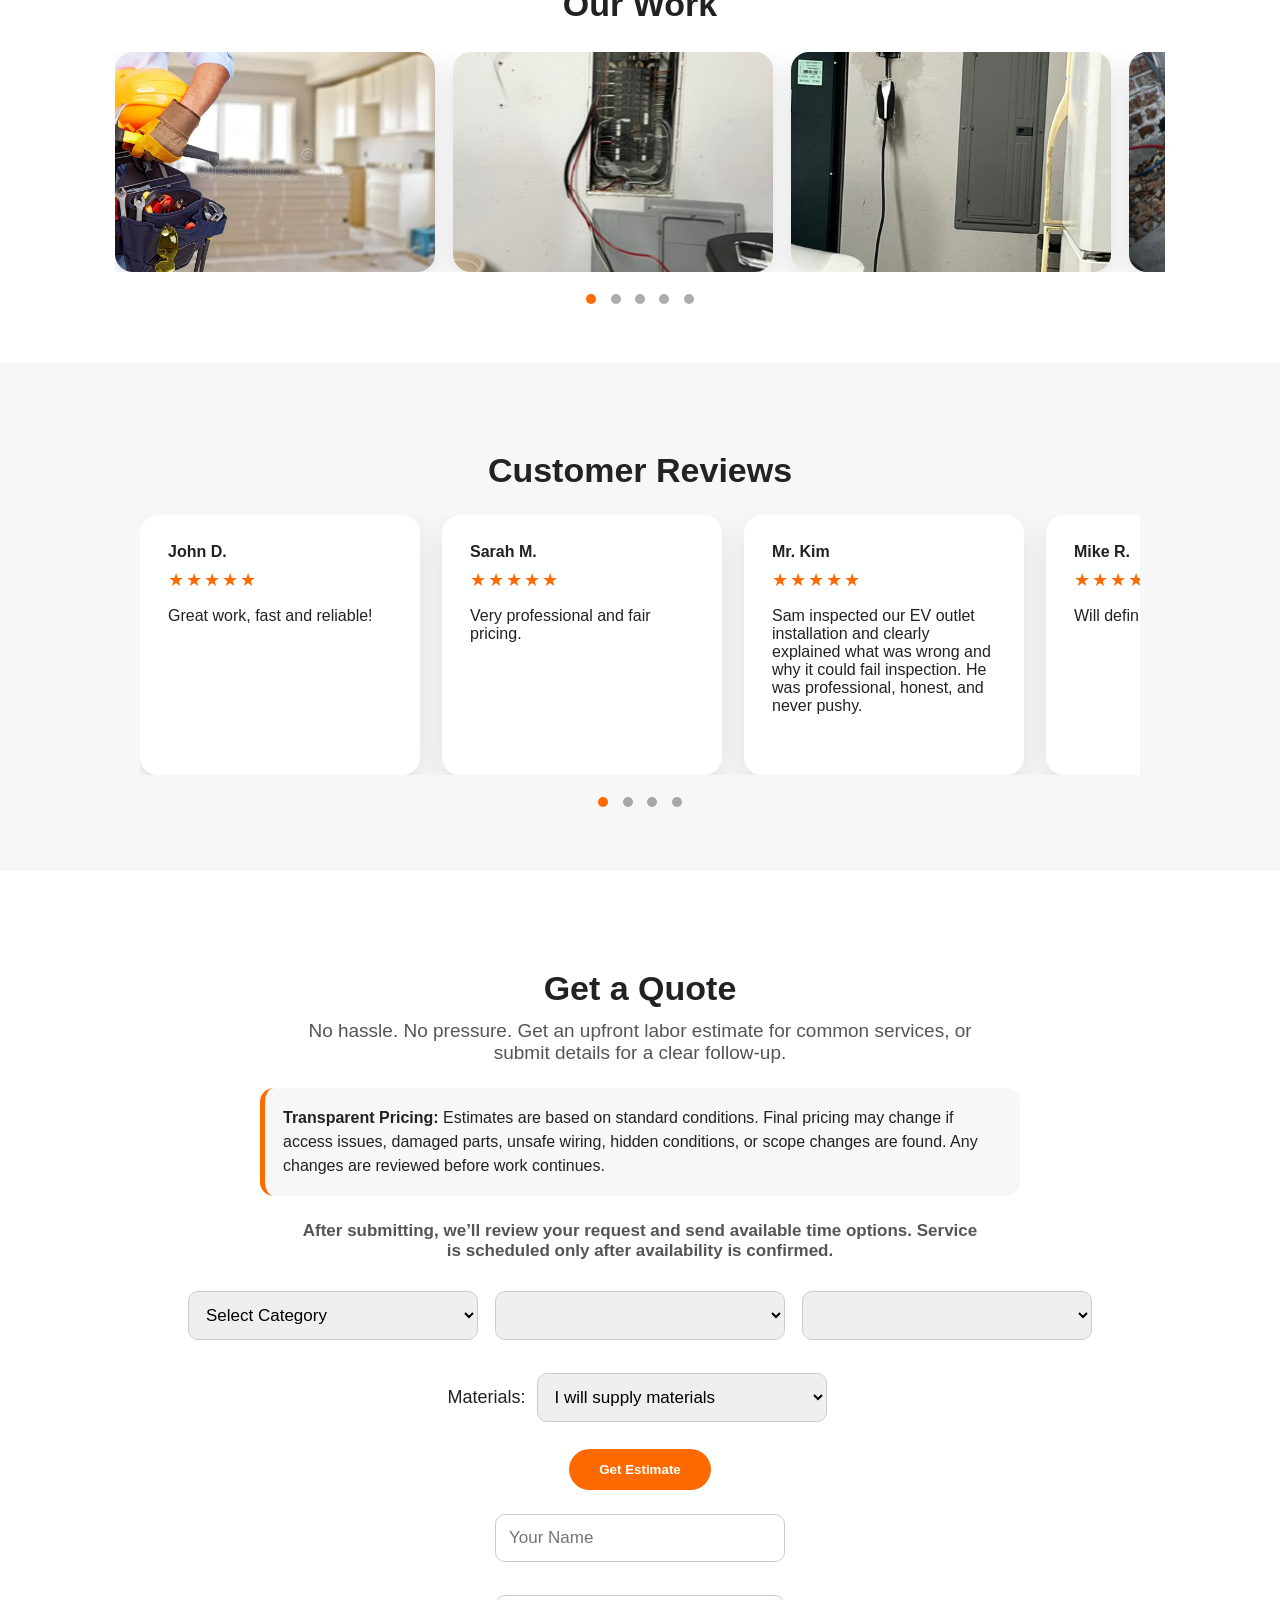
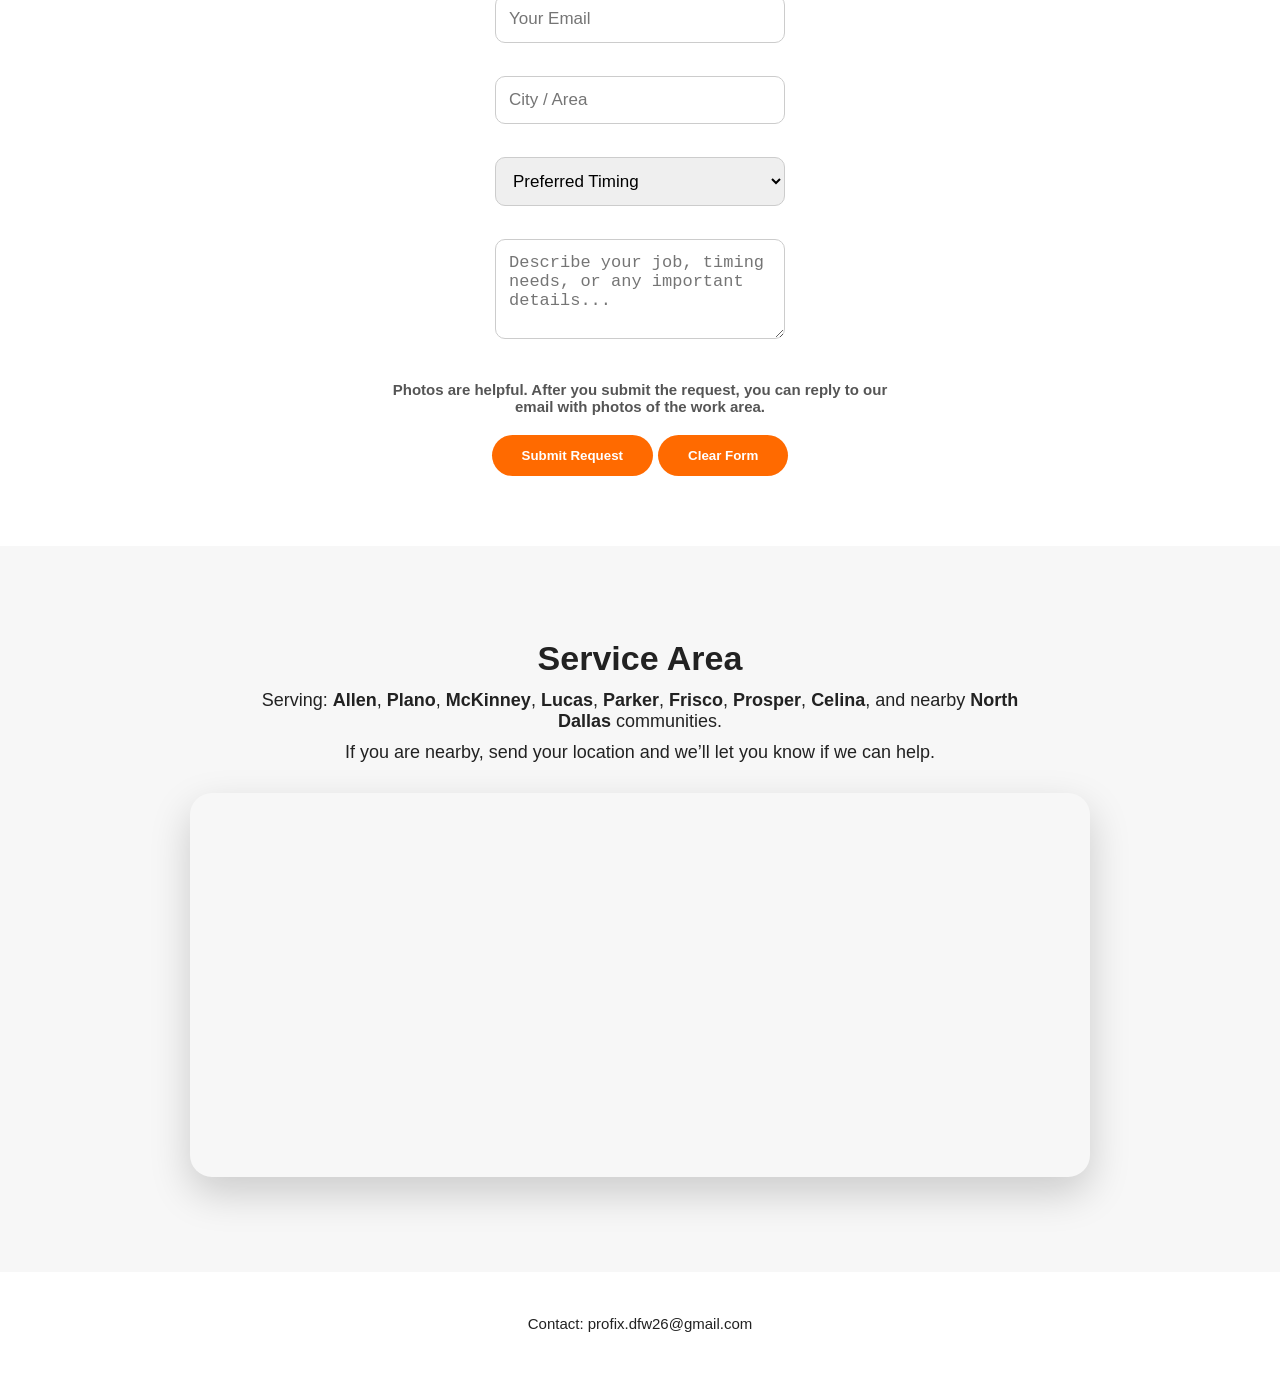
==== commit f9403992: "Update index.html" ====
--- a/index.html
+++ b/index.html
@@ -8,9 +8,8 @@
 
 <body>
 
-  <button id="backToTop" onclick="scrollToTop()">↑</button>
-
-  <!-- Company logo upper left - Mini logo -->
+<button id="backToTop" onclick="scrollToTop()">↑</button>
+
 <header class="top-nav">
   <a class="brand" href="index.html">Pro<span class="brand-bolt">⚡</span>Fix</a>
 
@@ -53,191 +52,183 @@
 <section class="ev" id="ev">
   <div class="ev-content">
     <h2>EV Outlet Installation</h2>
-    <p>Starting at $350 for a straightforward outlet installation within 5 feet of the panel.</p>
-    <p class="fine-print">Longer runs or added complexity are quoted clearly before work begins.</p>
+    <p>Estimated labor: $350 for a straightforward outlet installation within 5 feet of the panel.</p>
+    <p class="fine-print">Longer runs or added complexity are reviewed and quoted before work begins.</p>
 
     <div class="before-after ev-gallery">
       <div>
         <img src="images/EV-outlet-install.png" alt="EV outlet installation in progress">
         <p>EV Outlet Install</p>
       </div>
-    <div>
-      <img src="images/EV-outlet-complete.jpg" alt="Completed EV outlet installation">
-      <p>Completed Outlet</p>
-    </div>
-  </div>
-
-<button onclick="selectService('electrical')">Request EV Quote</button>
-  </div>
-</section>
-
-  <section class="condenser" id="condenser">
-    <div class="condenser-content">
-      <h2>Outdoor AC Condenser Cleaning & Basic Check</h2>
-      <p class="section-subtitle">
-        Outdoor unit only. A thorough inside-out cleaning and basic visual check designed to help your system breathe better.
-      </p>
-
-      <div class="before-after">
-        <div>
-          <img src="images/dirty-condenser.png" alt="Dirty outdoor AC condenser">
-          <p>Before Cleaning</p>
-        </div>
-        <div>
-          <img src="images/clean-condenser.png" alt="Clean outdoor AC condenser">
-          <p>After Cleaning</p>
-        </div>
-      </div>
-
-      <div class="info-grid">
-        <div class="info-card">
-          <h3>What’s Included</h3>
-          <ul>
-            <li>Safe power shut-off</li>
-            <li>Top grille removal with fan secured</li>
-            <li>Inside-out condenser coil cleaning</li>
-            <li>Debris removal from unit base</li>
-            <li>Light fin straightening where accessible</li>
-            <li>Reassembly and restart check</li>
-            <li>Visual check of capacitor, contactor, and fan operation</li>
-          </ul>
-        </div>
-
-        <div class="info-card warning-card">
-          <h3>Important Note</h3>
-          <p>
-            This service requires temporarily shutting down and restarting your AC system.
-            If a component is already weak or near failure, it may stop working when the system turns back on.
-            That is usually a sign the part was already near the end of its lifespan, not caused by the cleaning itself.
-          </p>
-        </div>
-
-        <div class="info-card">
-          <h3>Not Included</h3>
-          <ul>
-            <li>Indoor coil cleaning</li>
-            <li>Refrigerant work</li>
-            <li>Electrical repairs beyond basic inspection</li>
-            <li>Major HVAC diagnostics or repair</li>
-          </ul>
-        </div>
-
-        <div class="info-card">
-          <h3>Recommended Schedule</h3>
-          <p>
-            At least once per year, and ideally twice per year in Texas due to heat, dust, and pollen buildup.
-          </p>
-          <ul>
-            <li>Annual cleaning: once per year</li>
-            <li>Seasonal cleaning: spring + late summer</li>
-          </ul>
-        </div>
-      </div>
-
-      <div class="pricing-row">
-        <div><strong>Single Condenser Cleaning/PM</strong><span>$169</span></div>
-        <div><strong>Two Condensers Cleaning/PM</strong><span>$155 each</span></div>
-        <div><strong>Three or More Condensers Cleaning/PM</strong><span>$135 each</span></div>
-      </div>
-
-      <p class="value-line">
-  A clean outdoor condenser helps your system breathe better, run smoother, and work more efficiently during Texas heat.
-  This service is focused on prevention, airflow, and giving you a clear visual check before small issues become bigger problems.
-</p>
-
-      <button onclick="selectService('installation')">Schedule Condenser Cleaning</button>
-    </div>
-  </section>
-
-  <section class="gallery" id="gallery">
-    <h2>Our Work</h2>
-
-    <div class="gallery-carousel">
-      <div class="gallery-track">
-
-        <img src="images/builder-handymann.webp" alt="Handyman work sample">
-        <img src="images/EV-outlet-install.png" alt="EV outlet installation">
-        <img src="images/EV-outlet-complete.jpg" alt="Completed EV outlet">
-        <img src="images/dirty-condenser.png" alt="Dirty condenser">
-        <img src="images/clean-condenser.png" alt="Clean condenser">
-
-        <!-- duplicates for smooth loop -->
-        <img src="images/builder-handymann.webp" alt="Handyman work sample">
-        <img src="images/EV-outlet-install.png" alt="EV outlet installation">
-
-      </div>
-    </div>
-
-    <div class="gallery-dots">
-      <span class="active"></span>
-      <span></span>
-      <span></span>
-      <span></span>
-      <span></span>
-    </div>
-  </section>
-
-  <section class="reviews" id="reviews">
-    <h2>Customer Reviews</h2>
-
-    <div class="review-carousel">
+
+      <div>
+        <img src="images/EV-outlet-complete.jpg" alt="Completed EV outlet installation">
+        <p>Completed Outlet</p>
+      </div>
+    </div>
+
+    <button onclick="selectService('electrical')">Request EV Quote</button>
+  </div>
+</section>
+
+<section class="condenser" id="condenser">
+  <div class="condenser-content">
+    <h2>Outdoor AC Condenser Cleaning & Basic Check</h2>
+    <p class="section-subtitle">
+      Outdoor unit only. A thorough inside-out cleaning and basic visual check designed to help your system breathe better.
+    </p>
+
+    <div class="before-after">
+      <div>
+        <img src="images/dirty-condenser.png" alt="Dirty outdoor AC condenser">
+        <p>Before Cleaning</p>
+      </div>
+
+      <div>
+        <img src="images/clean-condenser.png" alt="Clean outdoor AC condenser">
+        <p>After Cleaning</p>
+      </div>
+    </div>
+
+    <div class="info-grid">
+      <div class="info-card">
+        <h3>What’s Included</h3>
+        <ul>
+          <li>Safe power shut-off</li>
+          <li>Top grille removal with fan secured</li>
+          <li>Inside-out condenser coil cleaning</li>
+          <li>Debris removal from unit base</li>
+          <li>Light fin straightening where accessible</li>
+          <li>Reassembly and restart check</li>
+          <li>Visual check of capacitor, contactor, and fan operation</li>
+        </ul>
+      </div>
+
+      <div class="info-card warning-card">
+        <h3>Important Note</h3>
+        <p>
+          This service requires temporarily shutting down and restarting your AC system.
+          If a component is already weak or near failure, it may stop working when the system turns back on.
+          That is usually a sign the part was already near the end of its lifespan, not caused by the cleaning itself.
+        </p>
+      </div>
+
+      <div class="info-card">
+        <h3>Not Included</h3>
+        <ul>
+          <li>Indoor coil cleaning</li>
+          <li>Refrigerant work</li>
+          <li>Electrical repairs beyond basic inspection</li>
+          <li>Major HVAC diagnostics or repair</li>
+        </ul>
+      </div>
+
+      <div class="info-card">
+        <h3>Recommended Schedule</h3>
+        <p>
+          At least once per year, and ideally twice per year in Texas due to heat, dust, and pollen buildup.
+        </p>
+        <ul>
+          <li>Annual cleaning: once per year</li>
+          <li>Seasonal cleaning: spring + late summer</li>
+        </ul>
+      </div>
+    </div>
+
+    <div class="pricing-row">
+      <div><strong>Single Condenser Cleaning/PM</strong><span>$169</span></div>
+      <div><strong>Two Condensers Cleaning/PM</strong><span>$155 each</span></div>
+      <div><strong>Three or More Condensers Cleaning/PM</strong><span>$135 each</span></div>
+    </div>
+
+    <p class="value-line">
+      A clean outdoor condenser helps your system breathe better, run smoother, and work more efficiently during Texas heat.
+      This service is focused on prevention, airflow, and giving you a clear visual check before small issues become bigger problems.
+    </p>
+
+    <button onclick="selectService('installation')">Schedule Condenser Cleaning</button>
+  </div>
+</section>
+
+<section class="gallery" id="gallery">
+  <h2>Our Work</h2>
+
+  <div class="gallery-carousel">
+    <div class="gallery-track">
+      <img src="images/builder-handymann.webp" alt="Handyman work sample">
+      <img src="images/EV-outlet-install.png" alt="EV outlet installation">
+      <img src="images/EV-outlet-complete.jpg" alt="Completed EV outlet">
+      <img src="images/dirty-condenser.png" alt="Dirty condenser">
+      <img src="images/clean-condenser.png" alt="Clean condenser">
+
+      <img src="images/builder-handymann.webp" alt="Handyman work sample">
+      <img src="images/EV-outlet-install.png" alt="EV outlet installation">
+    </div>
+  </div>
+
+  <div class="gallery-dots">
+    <span class="active"></span>
+    <span></span>
+    <span></span>
+    <span></span>
+    <span></span>
+  </div>
+</section>
+
+<section class="reviews" id="reviews">
+  <h2>Customer Reviews</h2>
+
+  <div class="review-carousel">
     <div class="review-track">
-
-    <div class="review-card">
-      <strong>John D.</strong>
-      <div class="stars">★★★★★</div>
-      <p>Great work, fast and reliable!</p>
-    </div>
-
-    <div class="review-card">
-      <strong>Sarah M.</strong>
-      <div class="stars">★★★★★</div>
-      <p>Very professional and fair pricing.</p>
-    </div>
-
-    <div class="review-card">
-      <strong>Mr. Kim</strong>
-      <div class="stars">★★★★★</div>
-      <p>Sam inspected our EV outlet installation and clearly explained what was wrong and why it could fail inspection. He was professional, honest, and never pushy.</p>
-    </div>
-
-    <div class="review-card">
-      <strong>Mike R.</strong>
-      <div class="stars">★★★★★</div>
-      <p>Will definitely hire again.</p>
-    </div>
-
-    <!-- Duplicate reviews for smooth loop -->
-    <div class="review-card">
-      <strong>John D.</strong>
-      <div class="stars">★★★★★</div>
-      <p>Great work, fast and reliable!</p>
-    </div>
-
-    <div class="review-card">
-      <strong>Sarah M.</strong>
-      <div class="stars">★★★★★</div>
-      <p>Very professional and fair pricing.</p>
-    </div>
-
-  </div>
-</div>
-
-  <!-- Review Dots -->
-<div class="review-dots">
-  <span class="active"></span>
-  <span></span>
-  <span></span>
-  <span></span>
-  <span></span>
-  <span></span>
-  <span></span>
-</div>
-</section>
-
-  <!-- Quote Section -->
+      <div class="review-card">
+        <strong>John D.</strong>
+        <div class="stars">★★★★★</div>
+        <p>Great work, fast and reliable!</p>
+      </div>
+
+      <div class="review-card">
+        <strong>Sarah M.</strong>
+        <div class="stars">★★★★★</div>
+        <p>Very professional and fair pricing.</p>
+      </div>
+
+      <div class="review-card">
+        <strong>Mr. Kim</strong>
+        <div class="stars">★★★★★</div>
+        <p>Sam inspected our EV outlet installation and clearly explained what was wrong and why it could fail inspection. He was professional, honest, and never pushy.</p>
+      </div>
+
+      <div class="review-card">
+        <strong>Mike R.</strong>
+        <div class="stars">★★★★★</div>
+        <p>Will definitely hire again.</p>
+      </div>
+
+      <div class="review-card">
+        <strong>John D.</strong>
+        <div class="stars">★★★★★</div>
+        <p>Great work, fast and reliable!</p>
+      </div>
+
+      <div class="review-card">
+        <strong>Sarah M.</strong>
+        <div class="stars">★★★★★</div>
+        <p>Very professional and fair pricing.</p>
+      </div>
+    </div>
+  </div>
+
+  <div class="review-dots">
+    <span class="active"></span>
+    <span></span>
+    <span></span>
+    <span></span>
+  </div>
+</section>
+
 <section class="quote" id="quote">
   <h2>Get a Quote</h2>
+
   <p class="quote-subtitle">
     No hassle. No pressure. Get an upfront labor estimate for common services, or submit details for a clear follow-up.
   </p>
@@ -279,7 +270,7 @@
 
   <p id="result"></p>
 
-  <form action="https://formspree.io/f/mdabnabb" method="POST" enctype="multipart/form-data">
+  <form action="https://formspree.io/f/mdabnabb" method="POST">
     <input type="hidden" name="selected_category" id="selectedCategory">
     <input type="hidden" name="selected_service" id="selectedService">
     <input type="hidden" name="selected_option" id="selectedOption">
@@ -301,34 +292,31 @@
 
     <p class="photo-note">
       Photos are helpful. After you submit the request, you can reply to our email with photos of the work area.
-    </p>>
+    </p>
 
     <button type="submit">Submit Request</button>
     <button type="reset">Clear Form</button>
   </form>
 </section>
 
-  <!-- Service Area -->
 <section class="service-area" id="service-area">
   <h2>Service Area</h2>
+
   <p>
-  Serving: <strong>Allen</strong>, <strong>Plano</strong>, <strong>McKinney</strong>, 
-  <strong>Lucas</strong>, <strong>Parker</strong>, <strong>Frisco</strong>, 
-  <strong>Prosper</strong>, <strong>Celina</strong>, and nearby <strong>North Dallas</strong> communities.
-</p>
+    Serving: <strong>Allen</strong>, <strong>Plano</strong>, <strong>McKinney</strong>,
+    <strong>Lucas</strong>, <strong>Parker</strong>, <strong>Frisco</strong>,
+    <strong>Prosper</strong>, <strong>Celina</strong>, and nearby <strong>North Dallas</strong> communities.
+  </p>
+
   <p>
     If you are nearby, send your location and we’ll let you know if we can help.
   </p>
 
   <div class="live-map">
-    <!-- Paste your Google My Maps iframe below this line -->
-       <iframe src="https://www.google.com/maps/d/u/2/embed?mid=110jifPFFpCKD6cgVd4zJ5WaC_qT6JmA&ehbc=2E312F" width="640" height="480"></iframe>
-    <!-- Paste your Google My Maps iframe above this line -->
-  </div>
-</section>
-
-  
-<!-- Contact info footer -->
+    <iframe src="https://www.google.com/maps/d/u/2/embed?mid=110jifPFFpCKD6cgVd4zJ5WaC_qT6JmA&ehbc=2E312F" width="640" height="480"></iframe>
+  </div>
+</section>
+
 <footer>
   <p>Contact: profix.dfw26@gmail.com</p>
 </footer>
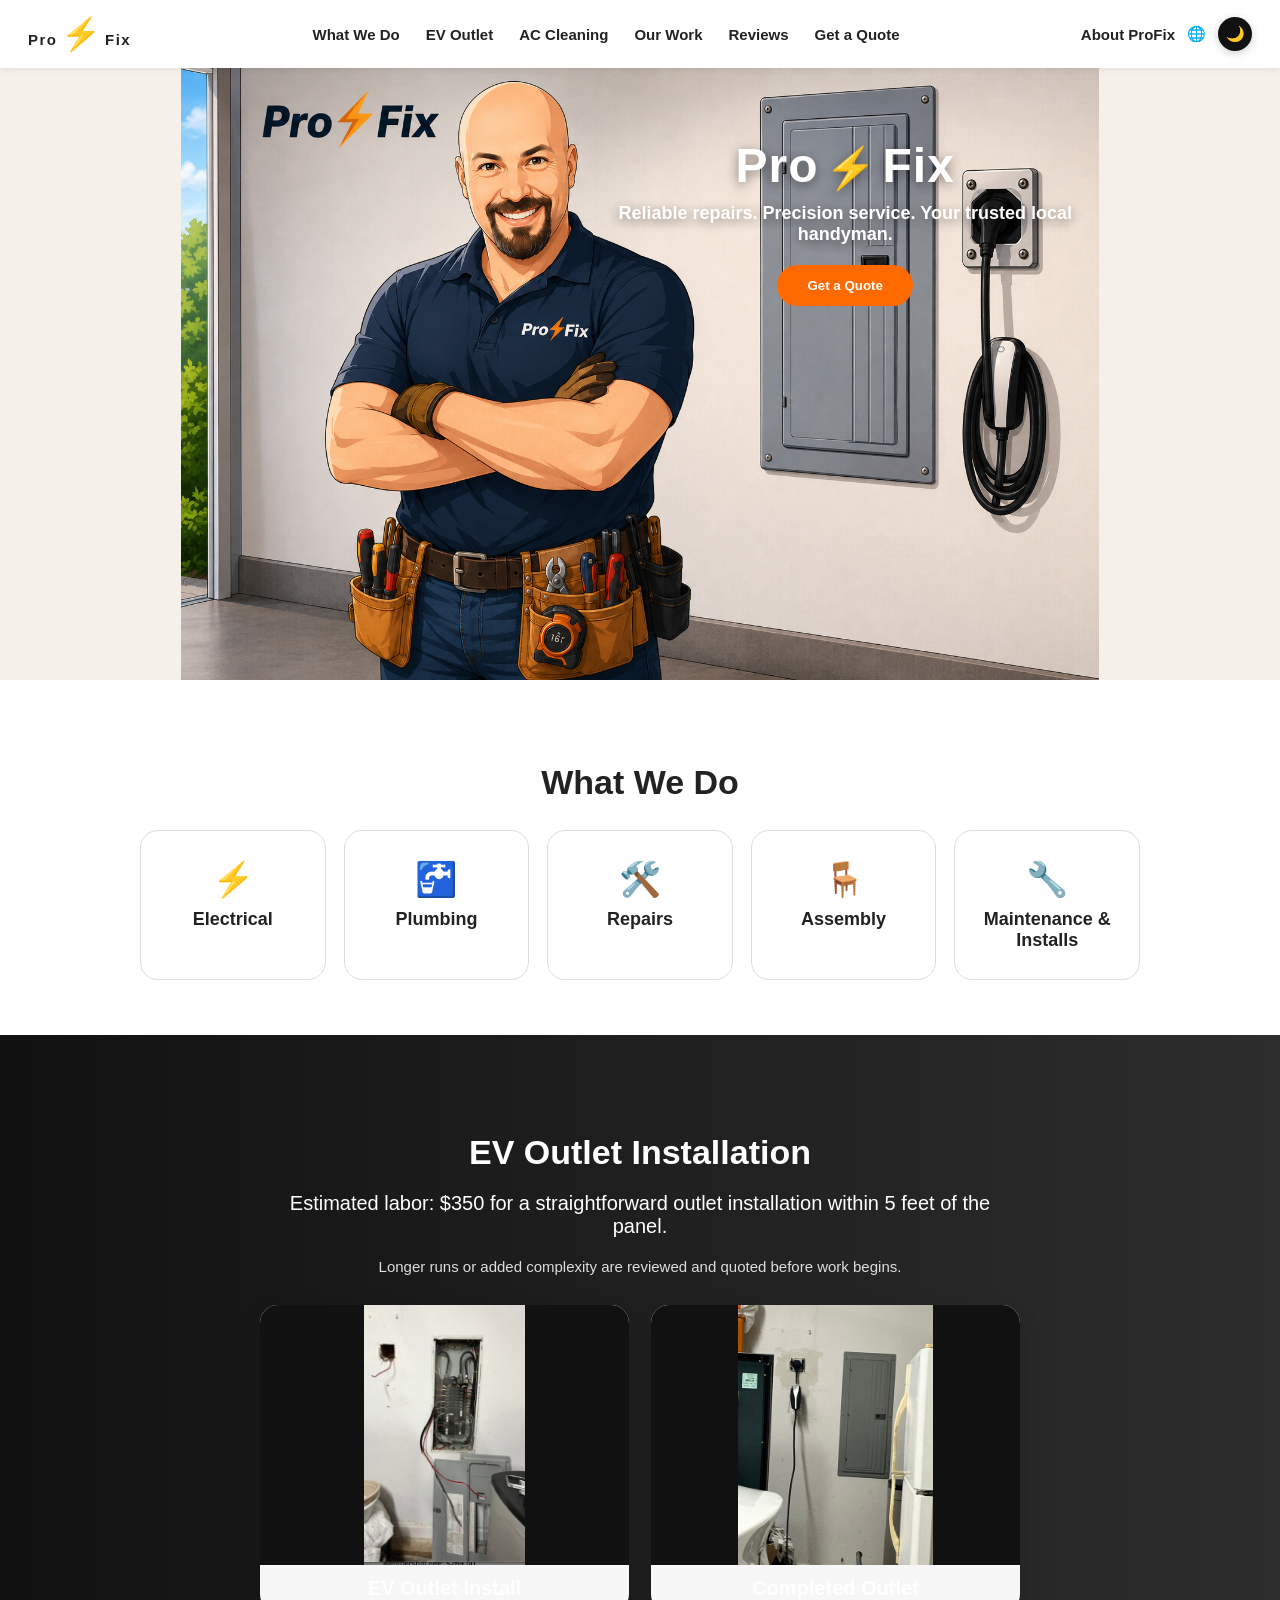
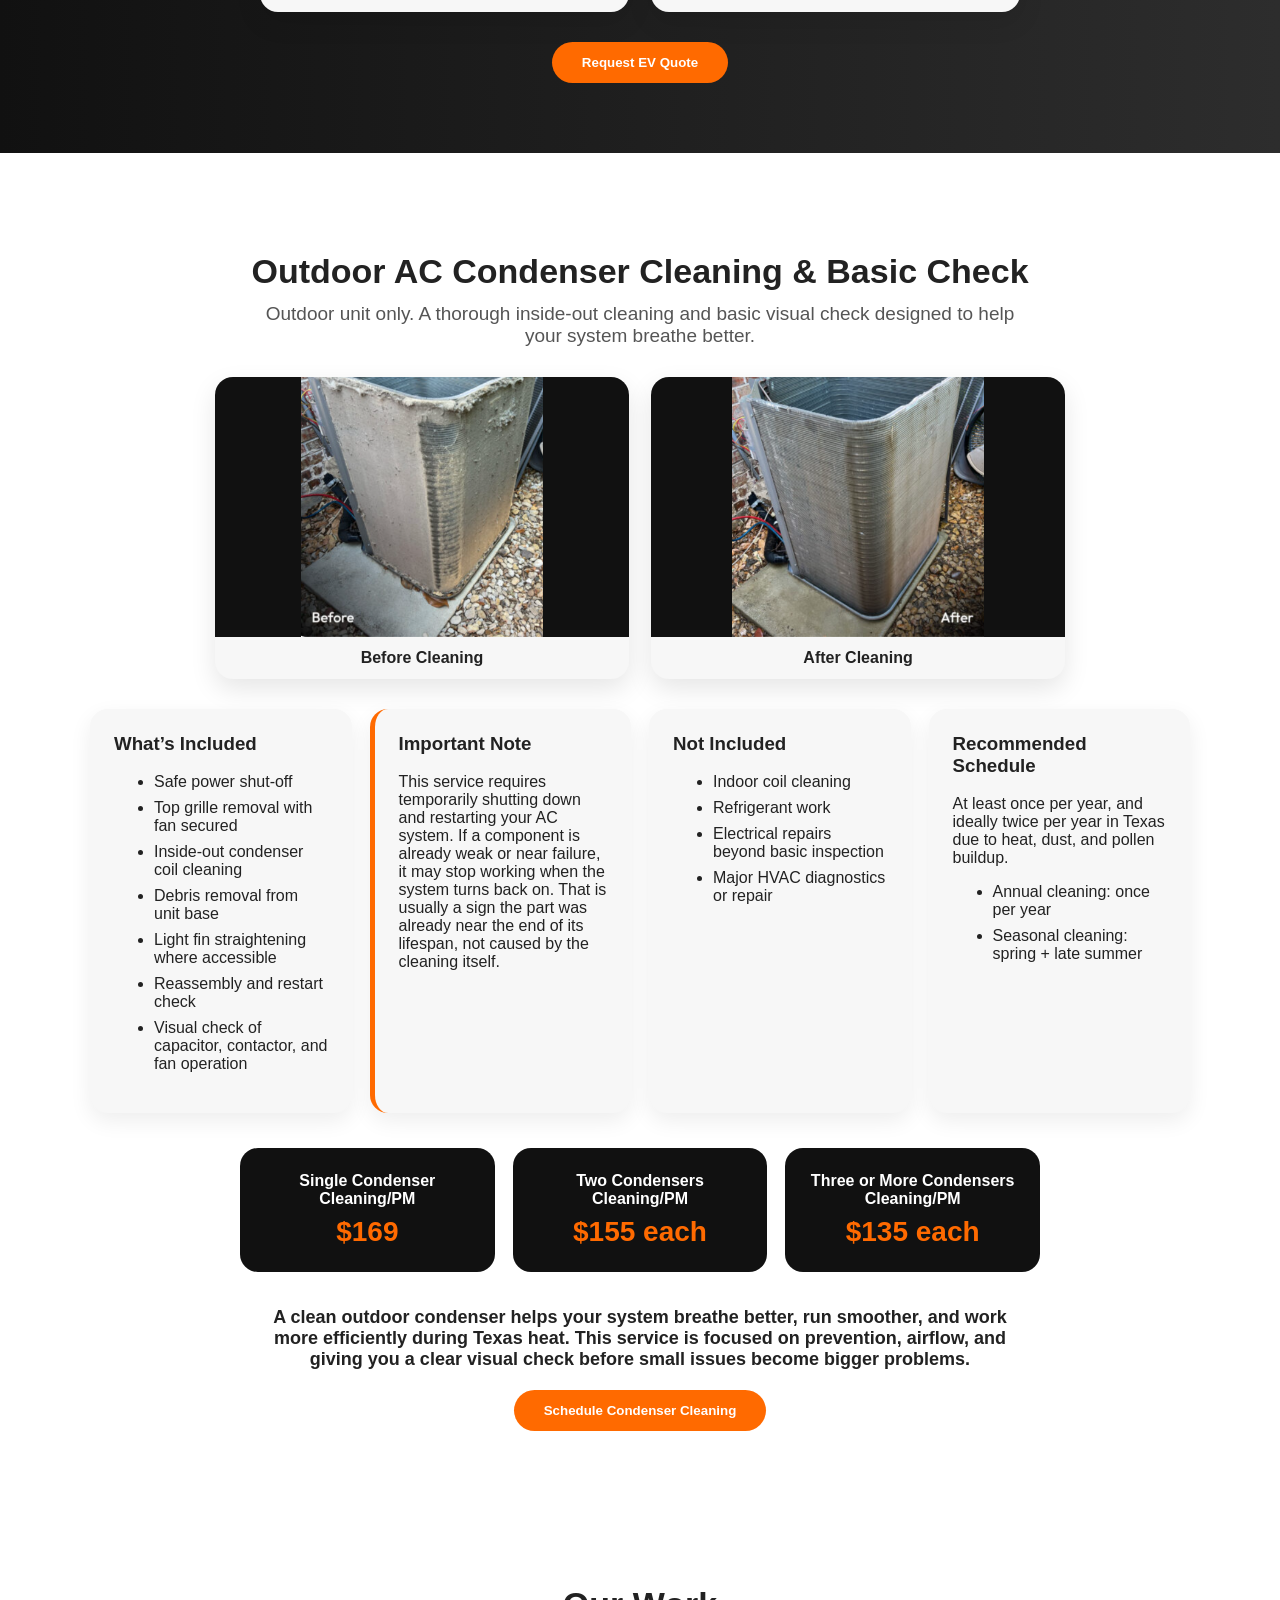
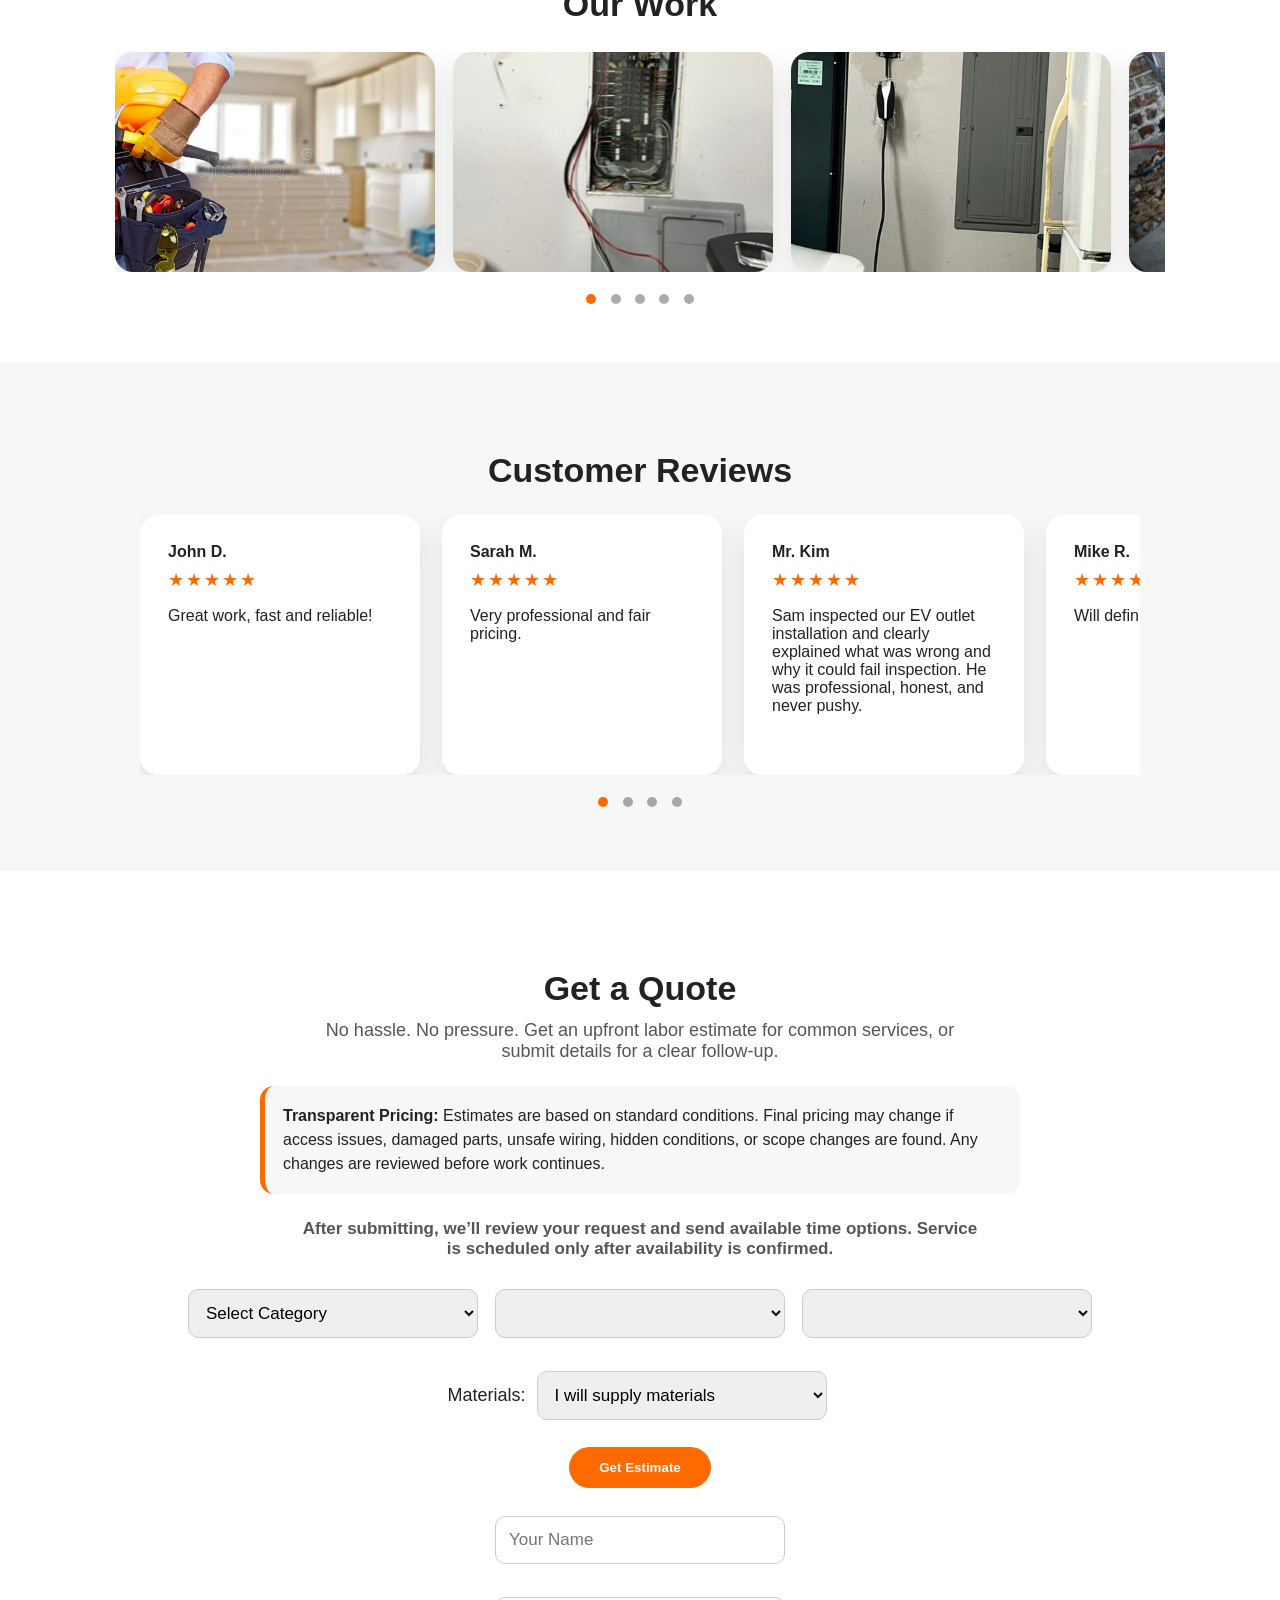
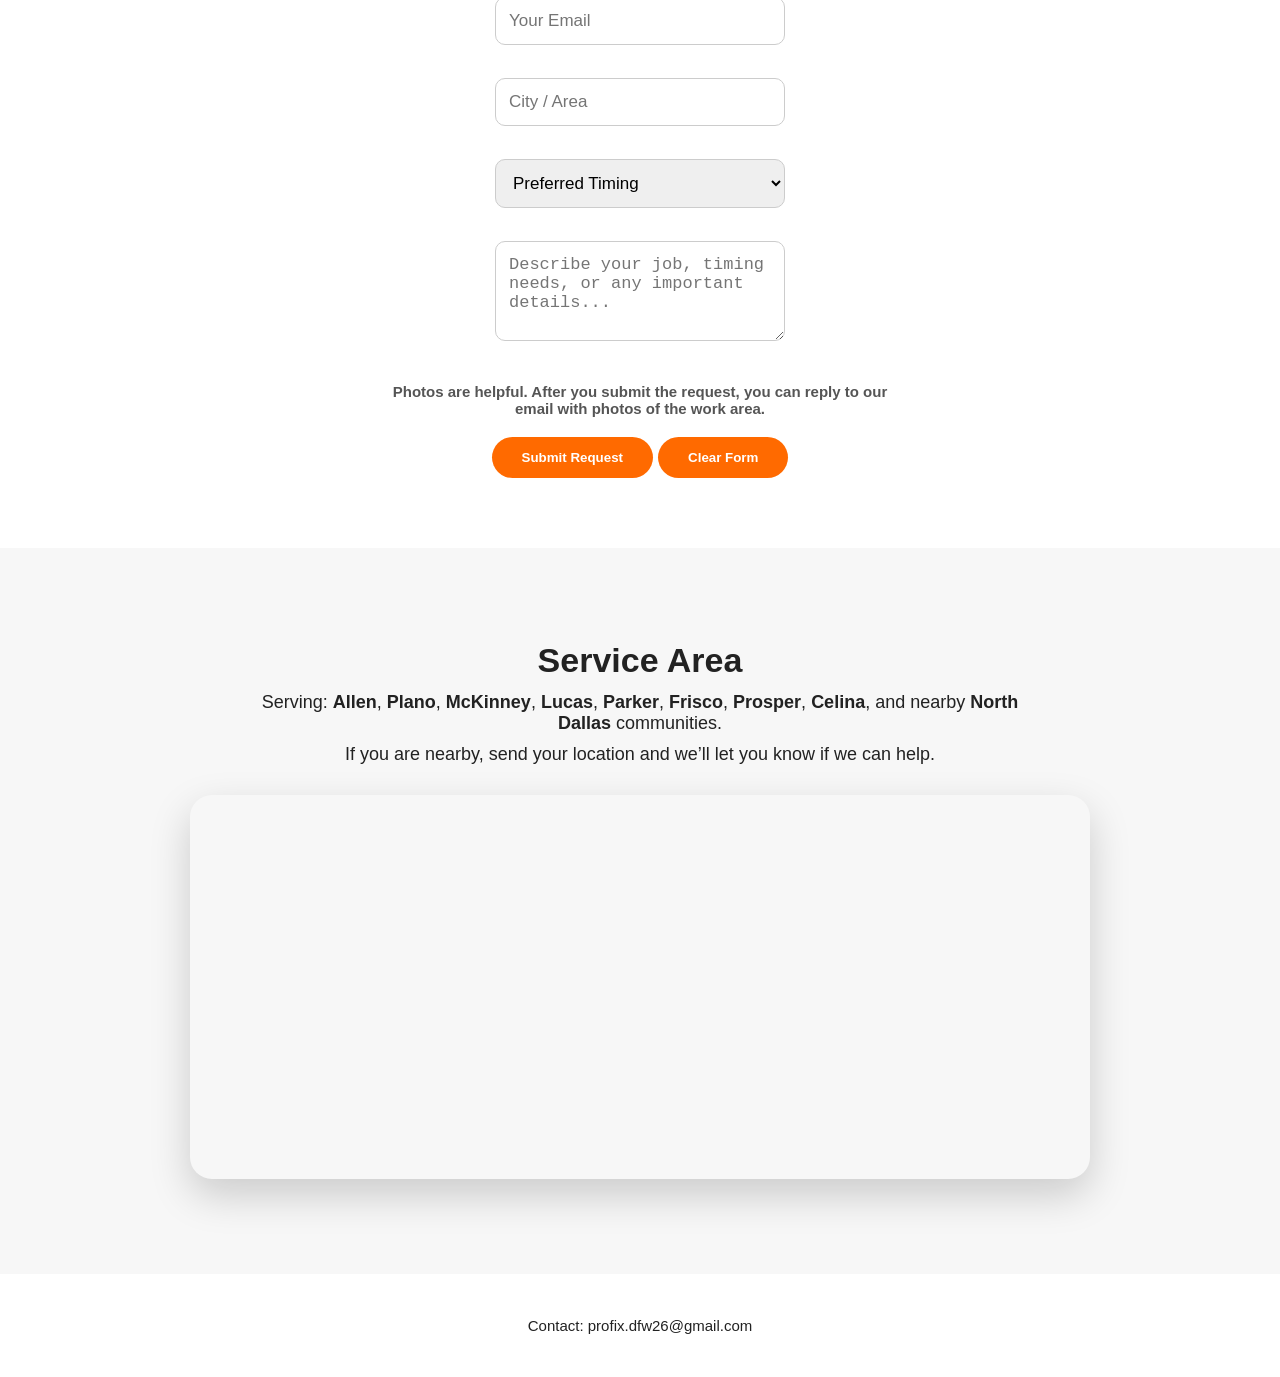
==== commit 92191a8d: "Update index.html" ====
--- a/index.html
+++ b/index.html
@@ -271,32 +271,34 @@
   <p id="result"></p>
 
   <form action="https://formspree.io/f/mdabnabb" method="POST">
-    <input type="hidden" name="selected_category" id="selectedCategory">
-    <input type="hidden" name="selected_service" id="selectedService">
-    <input type="hidden" name="selected_option" id="selectedOption">
-    <input type="hidden" name="materials_choice" id="selectedMaterials">
-    <input type="hidden" name="estimated_result" id="estimatedResult">
-
-    <input type="text" name="name" placeholder="Your Name" required><br><br>
-    <input type="email" name="email" placeholder="Your Email" required><br><br>
-    <input type="text" name="location" placeholder="City / Area" required><br><br>
-
-    <select name="preferred_timing" required>
-      <option value="">Preferred Timing</option>
-      <option value="This week">This week</option>
-      <option value="Next week">Next week</option>
-      <option value="Flexible">Flexible</option>
-    </select><br><br>
-
-    <textarea name="message" placeholder="Describe your job, timing needs, or any important details..." required></textarea><br><br>
-
-    <p class="photo-note">
-      Photos are helpful. After you submit the request, you can reply to our email with photos of the work area.
-    </p>
-
-    <button type="submit">Submit Request</button>
-    <button type="reset">Clear Form</button>
-  </form>
+  <input type="hidden" name="_subject" value="New ProFix Service Request">
+
+  <input type="hidden" name="selected_category" id="selectedCategory">
+  <input type="hidden" name="selected_service" id="selectedService">
+  <input type="hidden" name="selected_option" id="selectedOption">
+  <input type="hidden" name="materials_choice" id="selectedMaterials">
+  <input type="hidden" name="estimated_result" id="estimatedResult">
+
+  <input type="text" name="name" placeholder="Your Name" required><br><br>
+  <input type="email" name="email" placeholder="Your Email" required><br><br>
+  <input type="text" name="location" placeholder="City / Area" required><br><br>
+
+  <select name="preferred_timing" required>
+    <option value="">Preferred Timing</option>
+    <option value="This week">This week</option>
+    <option value="Next week">Next week</option>
+    <option value="Flexible">Flexible</option>
+  </select><br><br>
+
+  <textarea name="message" placeholder="Describe your job, timing needs, or any important details..." required></textarea><br><br>
+
+  <p class="photo-note">
+    Photos are helpful. After you submit the request, you can reply to our email with photos of the work area.
+  </p>
+
+  <button type="submit">Submit Request</button>
+  <button type="reset">Clear Form</button>
+</form>
 </section>
 
 <section class="service-area" id="service-area">
--- a/styles.css
+++ b/styles.css
@@ -20,7 +20,7 @@
   top: 0;
   width: 100%;
   height: 68px;
-  background: rgba(255,255,255,0.92);
+  background: rgba(255,255,255,0.94);
   backdrop-filter: blur(10px);
   display: flex;
   align-items: center;
@@ -33,7 +33,7 @@
 .brand {
   text-decoration: none;
   color: #111;
-  font-size: 36px;
+  font-size: 34px;
   font-weight: 900;
   letter-spacing: 1.5px;
   display: inline-block;
@@ -54,14 +54,14 @@
 
 .top-nav nav {
   display: flex;
-  gap: 30px;
+  gap: 26px;
 }
 
 .top-nav a {
   text-decoration: none;
   color: #222;
   font-weight: 800;
-  font-size: 16px;
+  font-size: 15px;
 }
 
 .nav-actions {
@@ -70,7 +70,6 @@
   gap: 12px;
 }
 
-/* DARK BUTTON */
 #darkToggle {
   background: #111;
   color: #ffcc66;
@@ -96,7 +95,6 @@
   transform: translateY(0);
 }
 
-/* HERO */
 /* HERO */
 .hero {
   margin-top: 68px;
@@ -126,10 +124,11 @@
   letter-spacing: 1px;
 }
 
-.hero-content h1 {
-  font-size: 48px;
-  margin: 0;
-  letter-spacing: 1px;
+.hero-content p {
+  font-size: 18px;
+  margin: 10px 0 20px;
+  font-weight: 700;
+  max-width: 460px;
 }
 
 .hero-bolt {
@@ -300,7 +299,7 @@
   font-weight: 600;
 }
 
-/* BEFORE / AFTER IMAGES */
+/* BEFORE / AFTER */
 .before-after {
   display: grid;
   grid-template-columns: repeat(auto-fit, minmax(260px, 1fr));
@@ -370,19 +369,17 @@
 }
 
 @keyframes galleryLoop {
-  from {
-    transform: translateX(0);
-  }
-  to {
-    transform: translateX(-50%);
-  }
-}
-
-.gallery-dots {
+  from { transform: translateX(0); }
+  to { transform: translateX(-50%); }
+}
+
+.gallery-dots,
+.review-dots {
   margin-top: 18px;
 }
 
-.gallery-dots span {
+.gallery-dots span,
+.review-dots span {
   display: inline-block;
   width: 10px;
   height: 10px;
@@ -392,7 +389,8 @@
   opacity: 0.35;
 }
 
-.gallery-dots span.active {
+.gallery-dots span.active,
+.review-dots span.active {
   background: #ff6a00;
   opacity: 1;
 }
@@ -447,12 +445,8 @@
 }
 
 @keyframes reviewLoop {
-  from {
-    transform: translateX(0);
-  }
-  to {
-    transform: translateX(-50%);
-  }
+  from { transform: translateX(0); }
+  to { transform: translateX(-50%); }
 }
 
 .stars {
@@ -462,25 +456,6 @@
   letter-spacing: 2px;
 }
 
-.review-dots {
-  margin-top: 18px;
-}
-
-.review-dots span {
-  display: inline-block;
-  width: 10px;
-  height: 10px;
-  background: #111;
-  border-radius: 50%;
-  margin: 0 5px;
-  opacity: 0.35;
-}
-
-.review-dots span.active {
-  background: #ff6a00;
-  opacity: 1;
-}
-
 /* QUOTE */
 .quote {
   padding: 70px 20px;
@@ -488,11 +463,28 @@
   font-size: 18px;
 }
 
-.quote-subtitle {
+.quote-subtitle,
+.quote-helper {
   max-width: 680px;
   margin: 0 auto 24px;
-  font-size: 19px;
   color: #555;
+}
+
+.quote-helper {
+  font-size: 17px;
+  font-weight: 600;
+}
+
+.pricing-note {
+  max-width: 760px;
+  margin: 0 auto 25px;
+  background: #f7f7f7;
+  border-left: 5px solid #ff6a00;
+  padding: 18px;
+  border-radius: 14px;
+  font-size: 16px;
+  line-height: 1.5;
+  text-align: left;
 }
 
 .quote select,
@@ -511,16 +503,19 @@
   min-height: 100px;
 }
 
-.quote-helper {
-  max-width: 680px;
-  margin: 0 auto 24px;
+#result {
+  max-width: 760px;
+  margin: 22px auto;
+  line-height: 1.6;
+  font-weight: 600;
+}
+
+.photo-note {
+  max-width: 520px;
+  margin: 10px auto 20px;
+  font-size: 15px;
   color: #555;
-  font-size: 17px;
   font-weight: 600;
-}
-
-.dark .quote-helper {
-  color: #ddd;
 }
 
 /* SERVICE AREA */
@@ -625,7 +620,10 @@
 }
 
 .dark .service-grid div,
-.dark .review-card {
+.dark .review-card,
+.dark .info-card,
+.dark .before-after div,
+.dark .pricing-note {
   background: #222;
   border-color: #444;
 }
@@ -635,13 +633,10 @@
   background: #111;
 }
 
-.dark .info-card,
-.dark .before-after div {
-  background: #222;
-}
-
 .dark .section-subtitle,
-.dark .quote-subtitle {
+.dark .quote-subtitle,
+.dark .quote-helper,
+.dark .photo-note {
   color: #ddd;
 }
 
@@ -663,17 +658,14 @@
   }
 
   .top-nav .brand {
-    font-size: 26px !important;
+    font-size: 26px;
   }
 
   .brand-bolt {
     font-size: 22px;
   }
 
-  .top-nav nav {
-    display: none;
-  }
-
+  .top-nav nav,
   .nav-actions a {
     display: none;
   }
@@ -684,14 +676,16 @@
   }
 
   .hero {
-  margin-top: 68px;
-  height: 58vh;
-  min-height: 390px;
-  padding-top: 45px;
-  background-size: contain;
-  background-position: center center;
-  background-repeat: no-repeat;
-}
+    margin-top: 68px;
+    height: 58vh;
+    min-height: 390px;
+    padding-top: 45px;
+    padding-right: 0;
+    justify-content: center;
+    background-size: contain;
+    background-position: center center;
+    background-repeat: no-repeat;
+  }
 
   .hero-content h1 {
     font-size: 38px;
@@ -733,7 +727,8 @@
   .service-grid,
   .info-grid,
   .pricing-row,
-  .before-after {
+  .before-after,
+  .about-content {
     grid-template-columns: 1fr;
   }
 
@@ -758,49 +753,7 @@
     height: 320px;
   }
 
-  .about-content {
-    grid-template-columns: 1fr;
-  }
-
   #backToTop {
     bottom: 16px;
   }
 }
-
-/* FINAL NAV BRAND FIX */
-.top-nav .brand {
-  font-size: 34px !important;
-  font-weight: 900 !important;
-}
-
-.top-nav .brand-bolt {
-  font-size: 32px !important;
-}
-
-.pricing-note {
-  max-width: 760px;
-  margin: 0 auto 25px;
-  background: #f7f7f7;
-  border-left: 5px solid #ff6a00;
-  padding: 18px;
-  border-radius: 14px;
-  font-size: 16px;
-  line-height: 1.5;
-  text-align: left;
-}
-
-.dark .pricing-note {
-  background: #222;
-}
-
-.photo-note {
-  max-width: 520px;
-  margin: 10px auto 20px;
-  font-size: 15px;
-  color: #555;
-  font-weight: 600;
-}
-
-.dark .photo-note {
-  color: #ddd;
-}
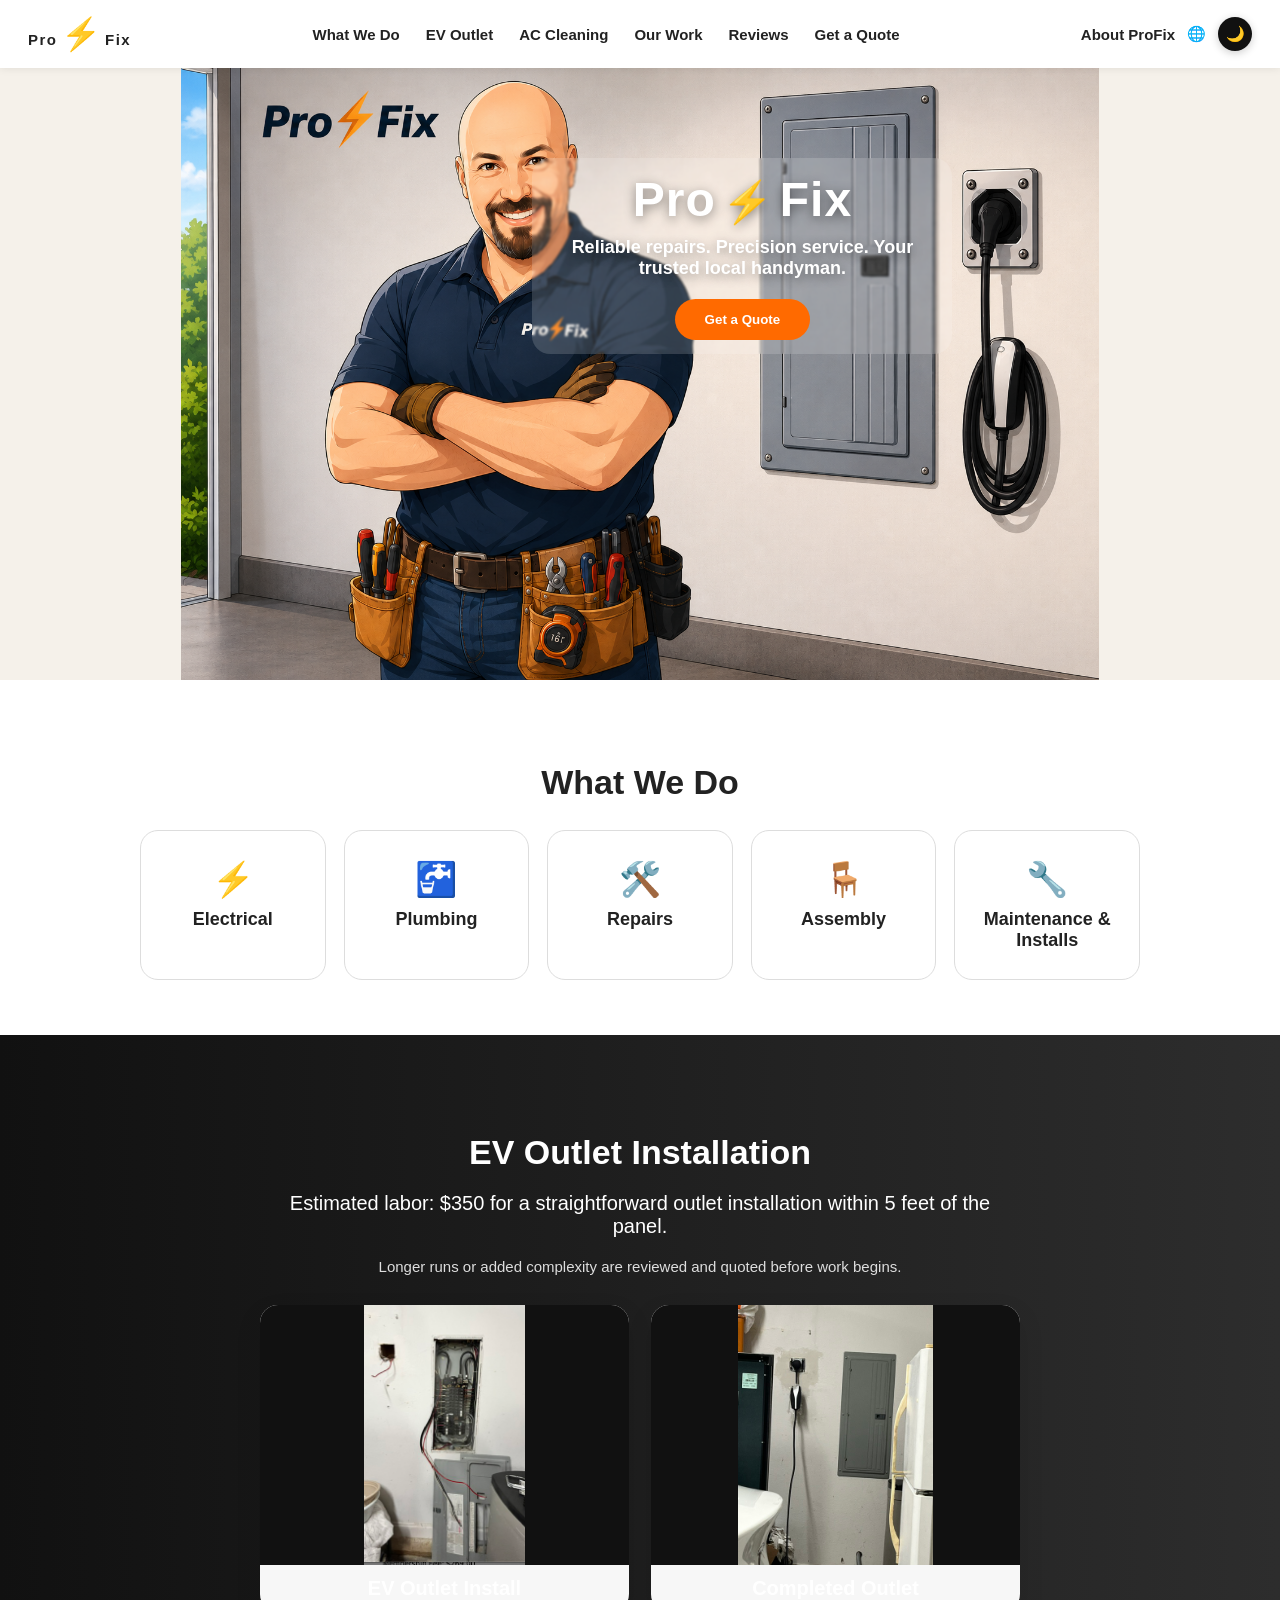
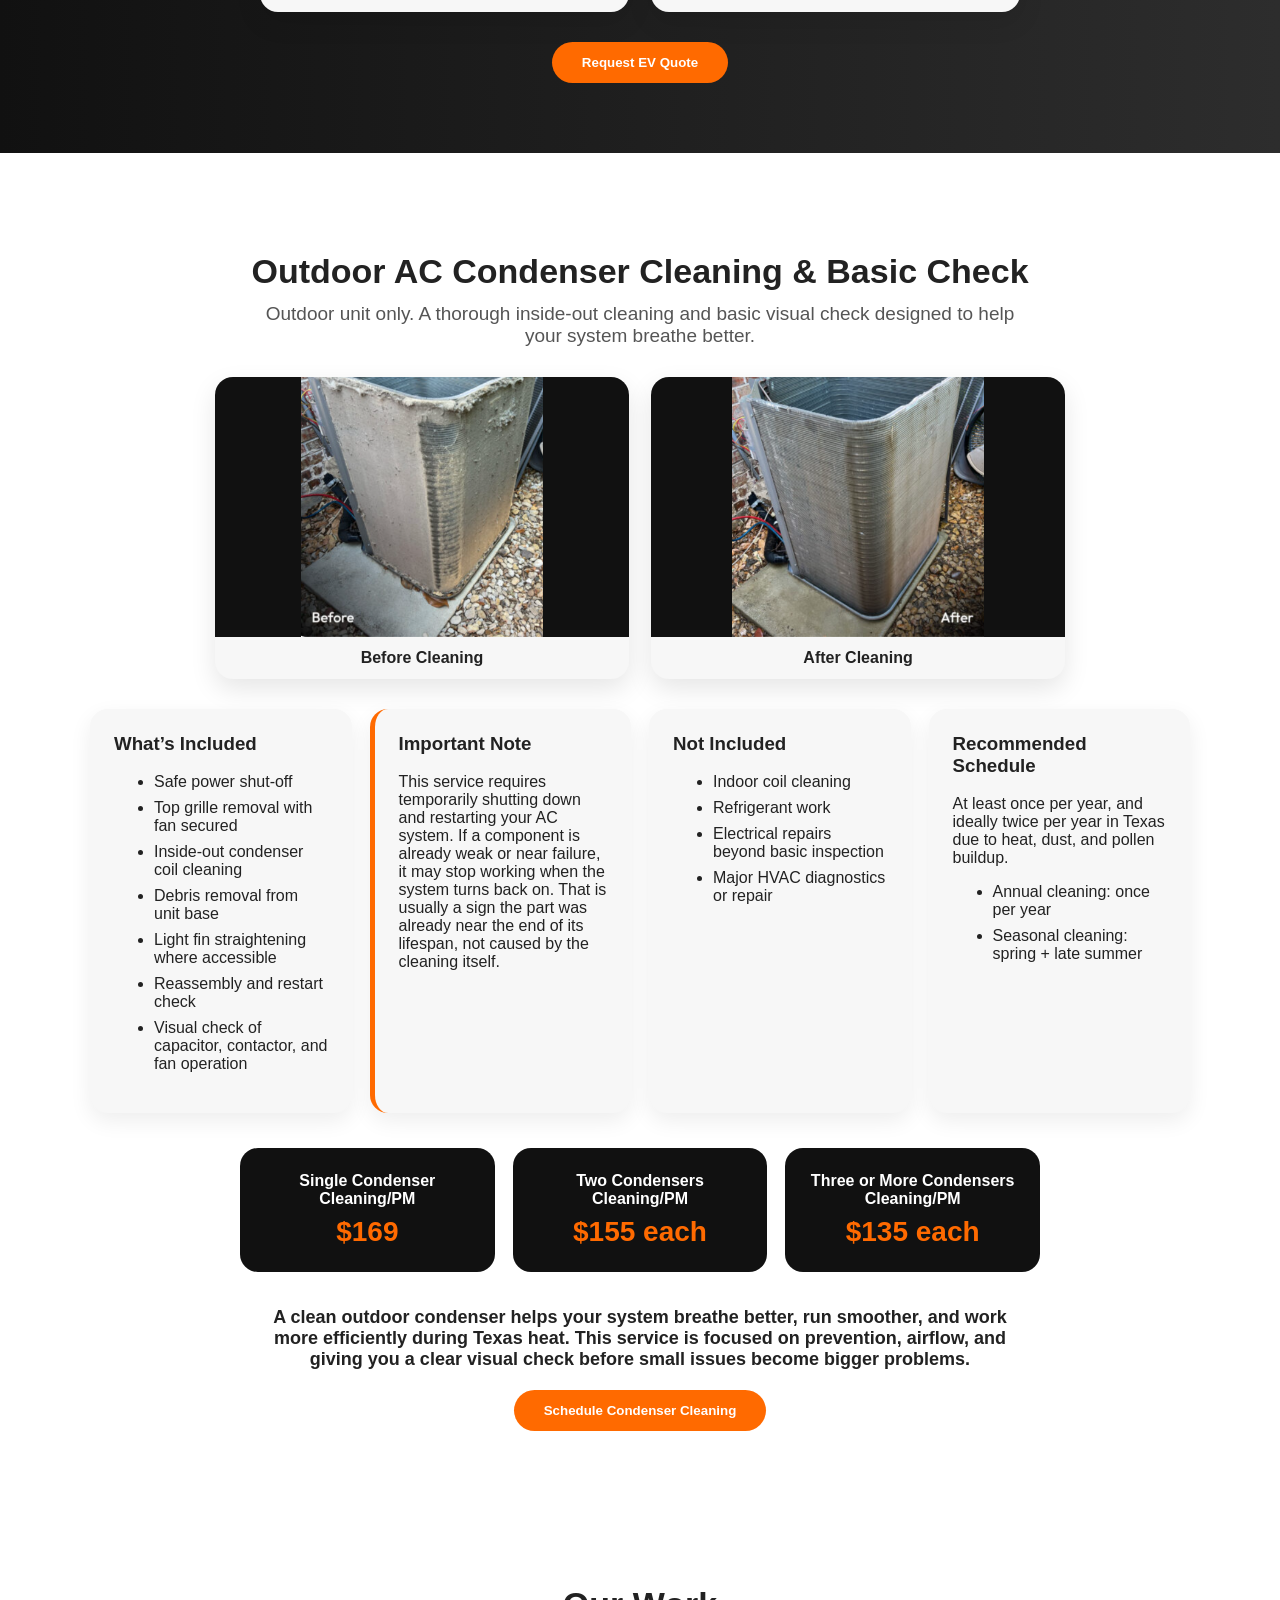
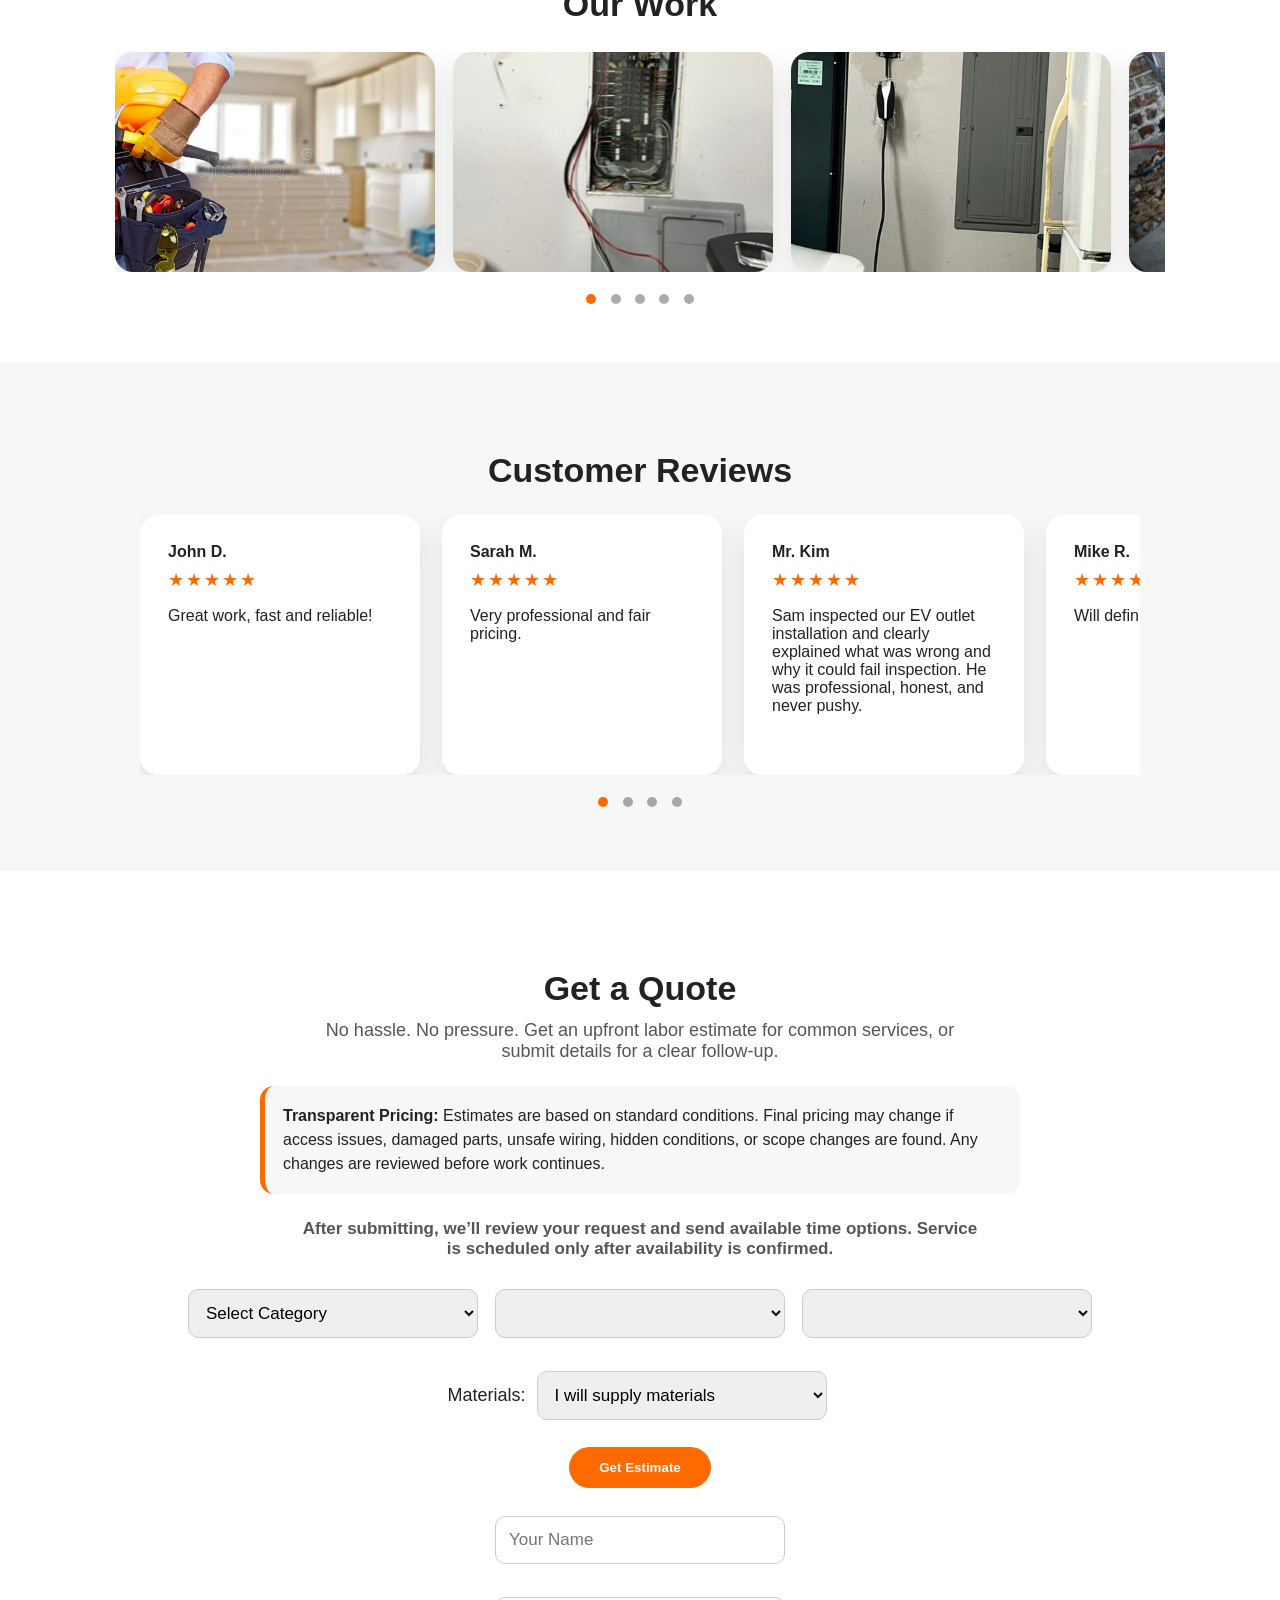
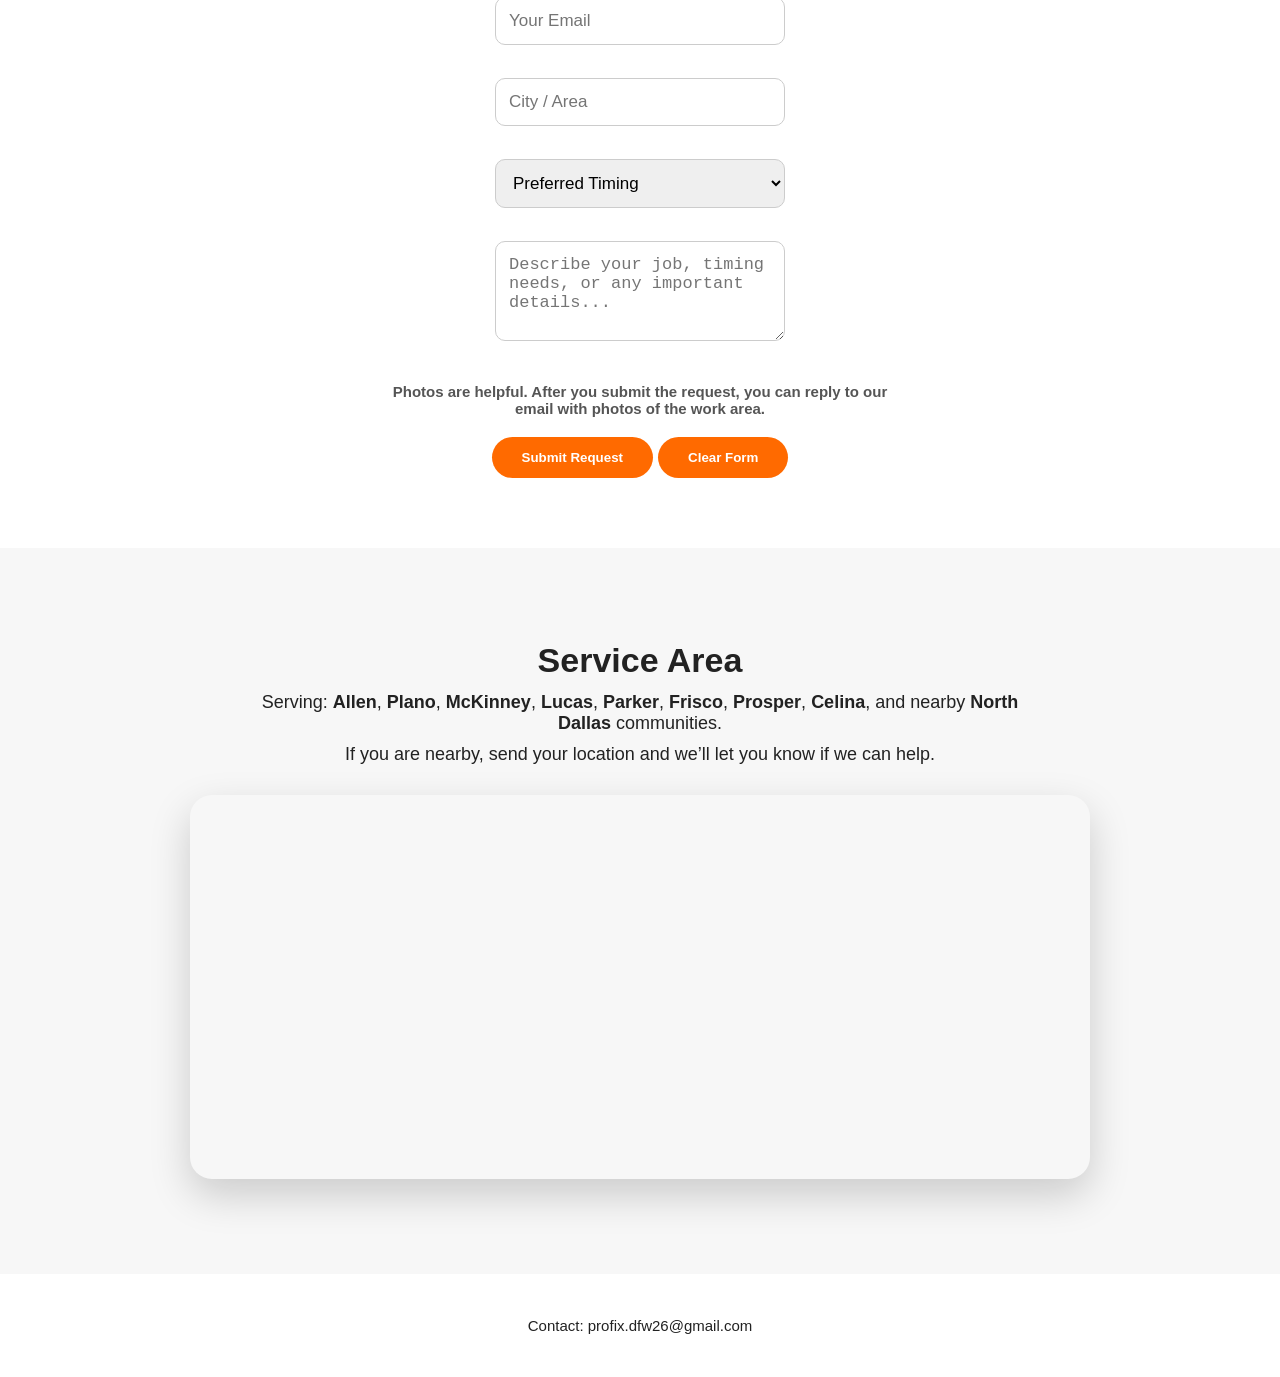
==== commit 33f9e5de: "Enhance SEO with meta tags and updated title Updated the title and added meta tags for SEO and socia" ====
--- a/index.html
+++ b/index.html
@@ -2,7 +2,66 @@
 <html lang="en">
 <head>
   <meta charset="UTF-8">
-  <title>ProFix Handy Services</title>
+
+  <meta name="viewport" content="width=device-width, initial-scale=1.0">
+
+  <title>ProFix Handy Services | North Texas Home Services</title>
+
+  <meta
+    name="description"
+    content="Professional handyman, electrical, plumbing repair, EV outlet, sprinkler, drywall, fixture installation, and home services in North Texas."
+  >
+
+  <!-- Open Graph link preview -->
+  <meta property="og:type" content="website">
+
+  <meta
+    property="og:title"
+    content="ProFix Handy Services"
+  >
+
+  <meta
+    property="og:description"
+    content="Reliable repairs. Precision service. Professional home services throughout North Texas."
+  >
+
+  <meta
+    property="og:url"
+    content="https://duowackycoders.github.io/ProFix/"
+  >
+
+  <meta
+    property="og:image"
+    content="https://duowackycoders.github.io/ProFix/images/profix-share-image.jpg"
+  >
+
+  <meta
+    property="og:image:secure_url"
+    content="https://duowackycoders.github.io/ProFix/images/profix-share-image.jpg"
+  >
+
+  <meta property="og:image:type" content="image/jpeg">
+  <meta property="og:image:width" content="1200">
+  <meta property="og:image:height" content="630">
+
+  <!-- X / Twitter and other compatible previews -->
+  <meta name="twitter:card" content="summary_large_image">
+
+  <meta
+    name="twitter:title"
+    content="ProFix Handy Services"
+  >
+
+  <meta
+    name="twitter:description"
+    content="Reliable repairs. Precision service. Professional home services throughout North Texas."
+  >
+
+  <meta
+    name="twitter:image"
+    content="https://duowackycoders.github.io/ProFix/images/profix-share-image.jpg"
+  >
+
   <link rel="stylesheet" href="styles.css">
 </head>
 
--- a/styles.css
+++ b/styles.css
@@ -757,3 +757,77 @@
     bottom: 16px;
   }
 }
+
+.hero-content {
+  position: absolute;
+  top: 90px;
+
+  left: 58%;
+  transform: translateX(-50%);
+
+  background: rgba(255,255,255,0.16);
+  padding: 14px 22px;
+  border-radius: 18px;
+
+  backdrop-filter: blur(1px);
+
+  text-align: center;
+  max-width: 420px;
+}
+
+.about-content {
+  grid-template-columns: 1fr;
+  max-width: 850px;
+  text-align: left;
+}
+
+.about-content img {
+  max-width: 500px;
+  width: 100%;
+  margin: 30px auto 0;
+  display: block;
+  border-radius: 22px;
+  box-shadow: 0 14px 35px rgba(0,0,0,0.14);
+}
+
+/* MOBILE HERO FIX */
+@media (max-width: 768px) {
+
+  .hero {
+    height: 72vh;
+    min-height: 520px;
+    background-position: center top;
+  }
+
+  .hero-content {
+    top: 55px;
+
+    left: 54%;
+    transform: translateX(-50%);
+
+    max-width: 88%;
+    width: 88%;
+
+    padding: 14px 16px;
+
+    background: rgba(255,255,255,0.14);
+    backdrop-filter: blur(1px);
+  }
+
+  .hero-content h1 {
+    font-size: 52px;
+    line-height: 1;
+    margin-bottom: 10px;
+  }
+
+  .hero-content p {
+    font-size: 18px;
+    line-height: 1.35;
+    margin-bottom: 18px;
+  }
+
+  .hero-content .btn {
+    padding: 12px 24px;
+    font-size: 16px;
+  }
+}
